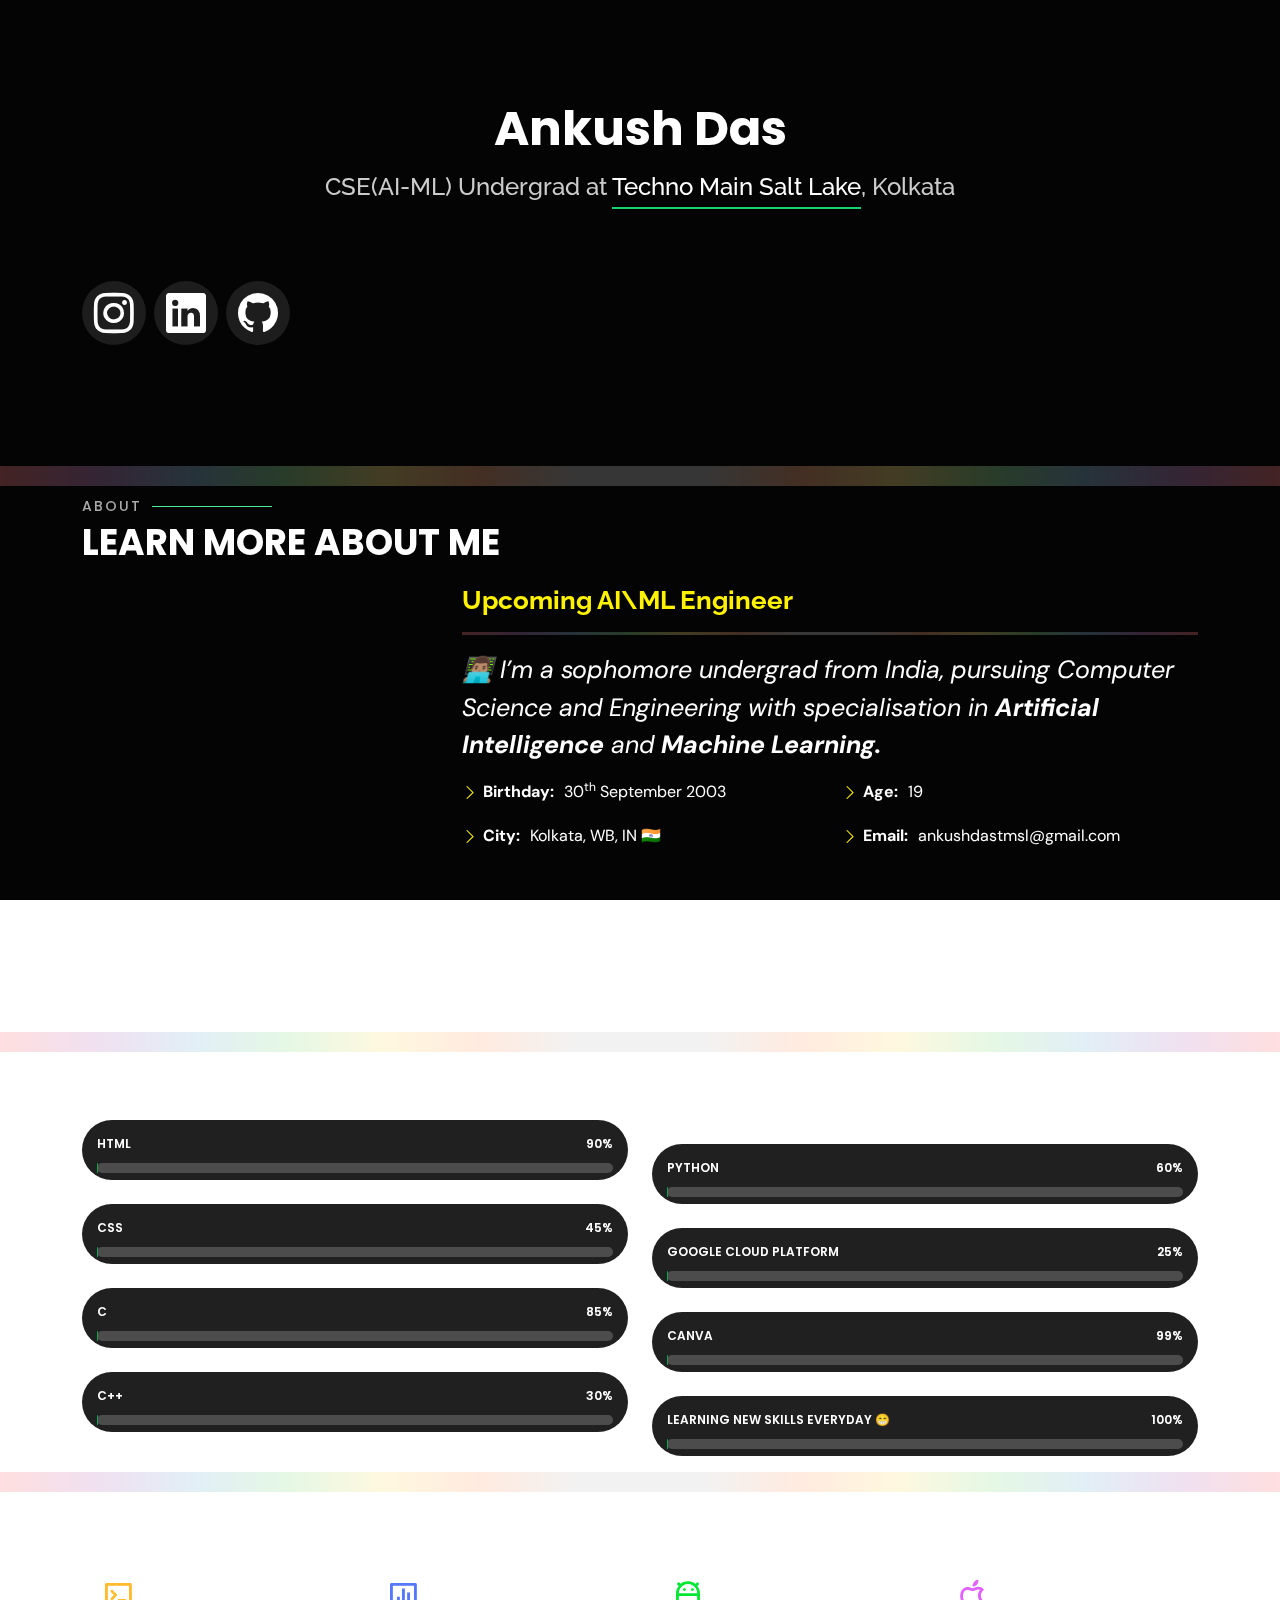
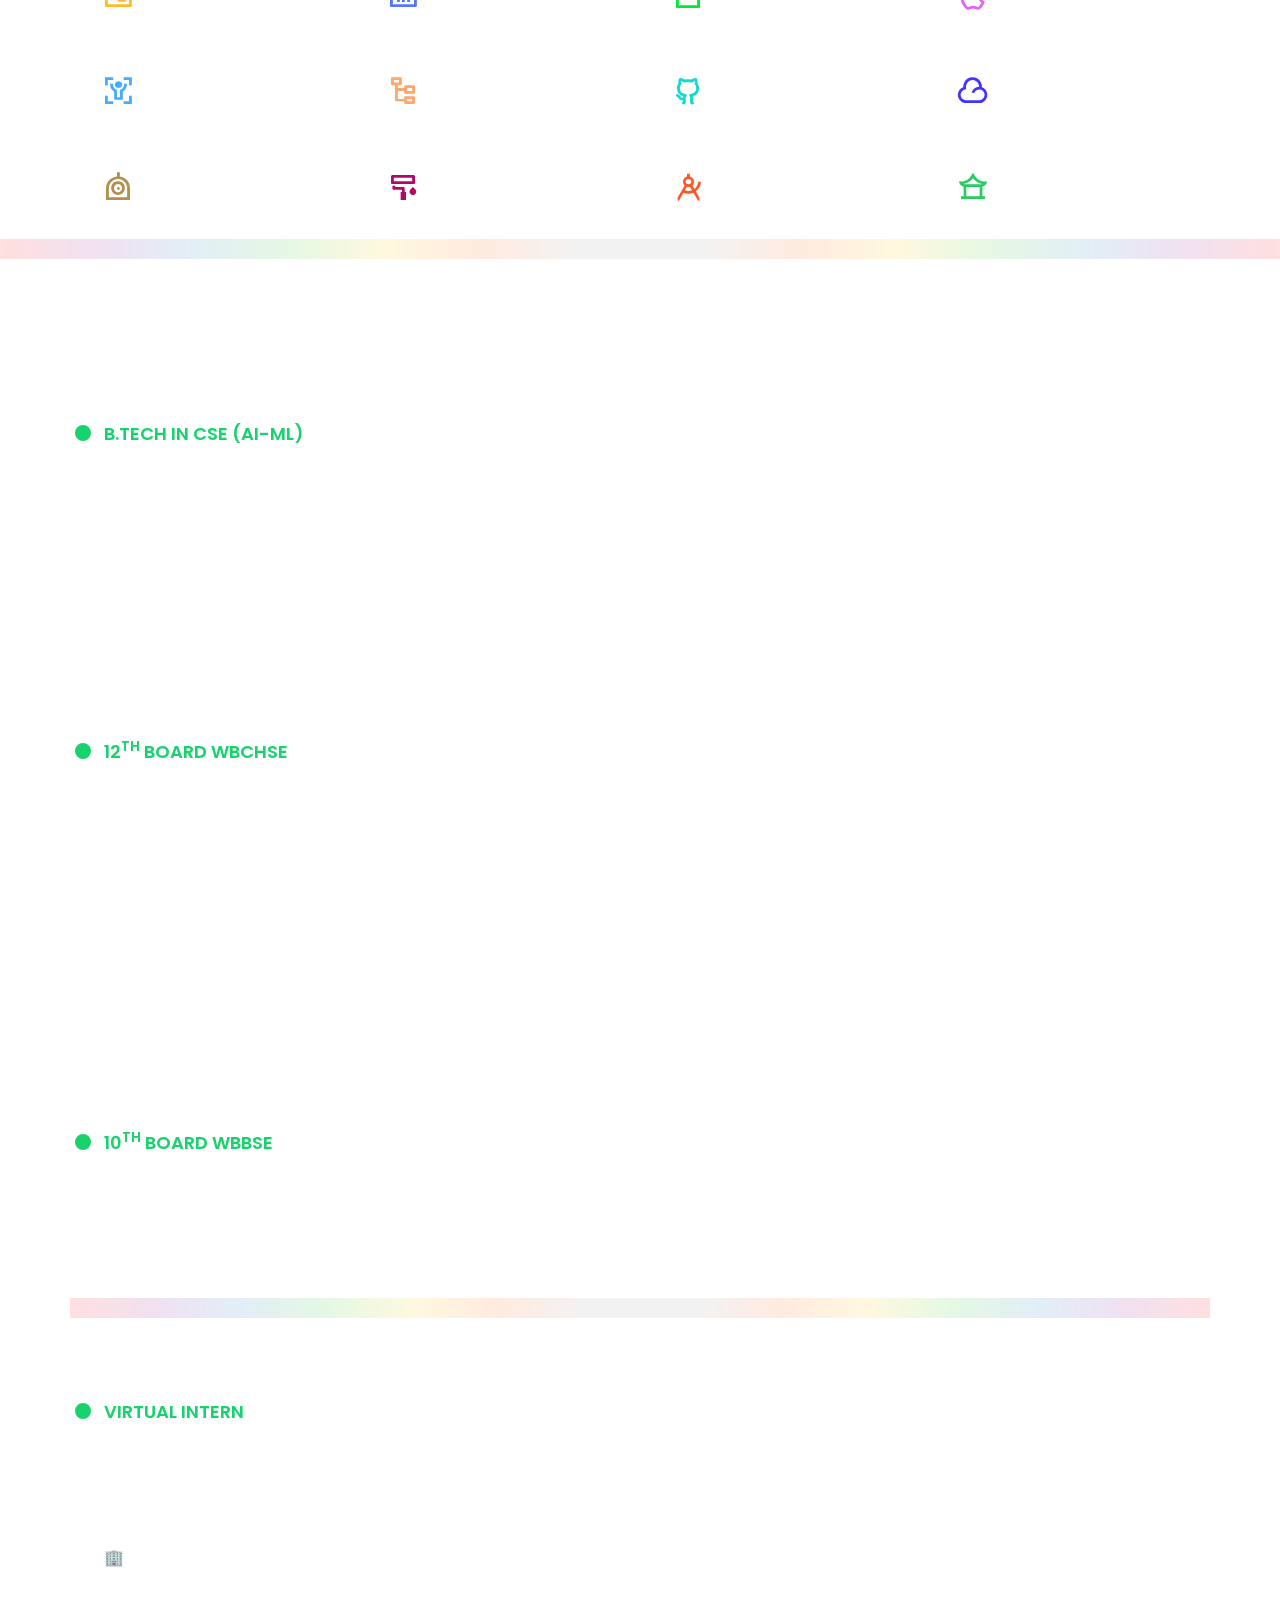
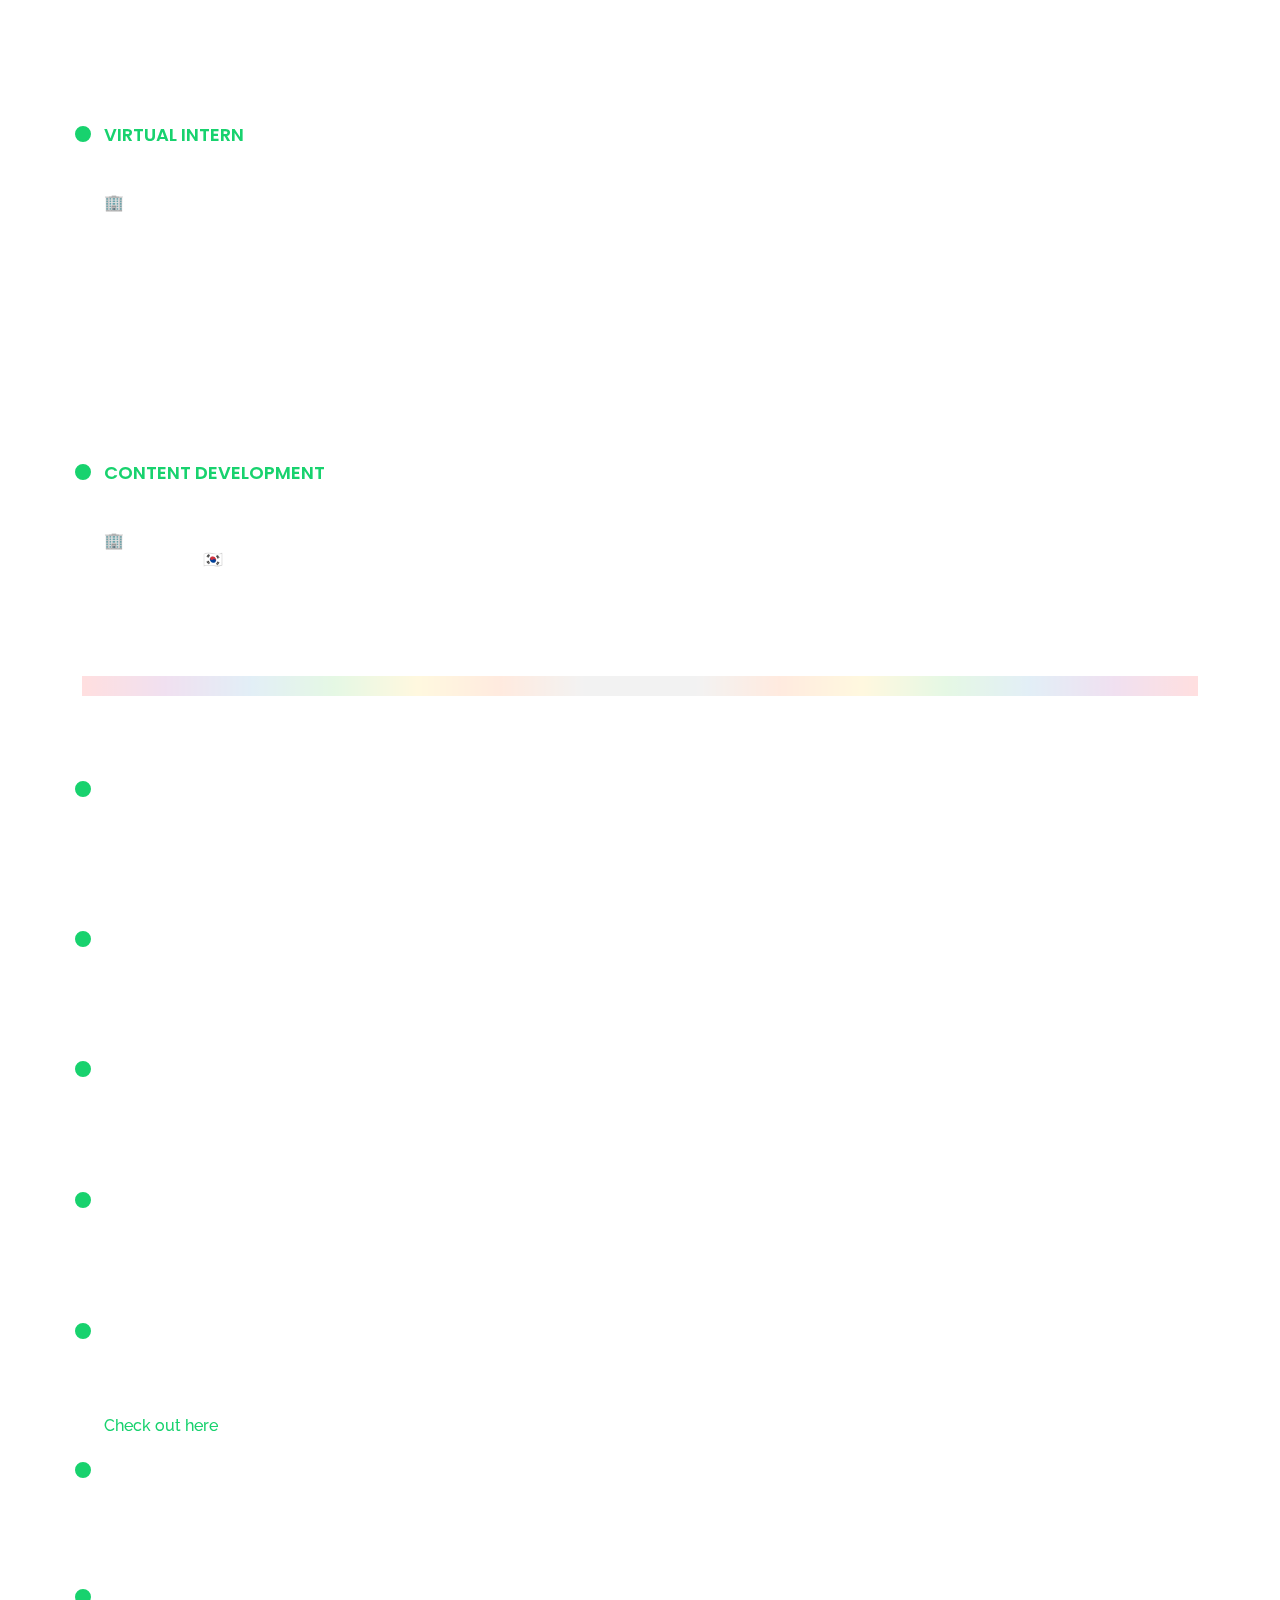
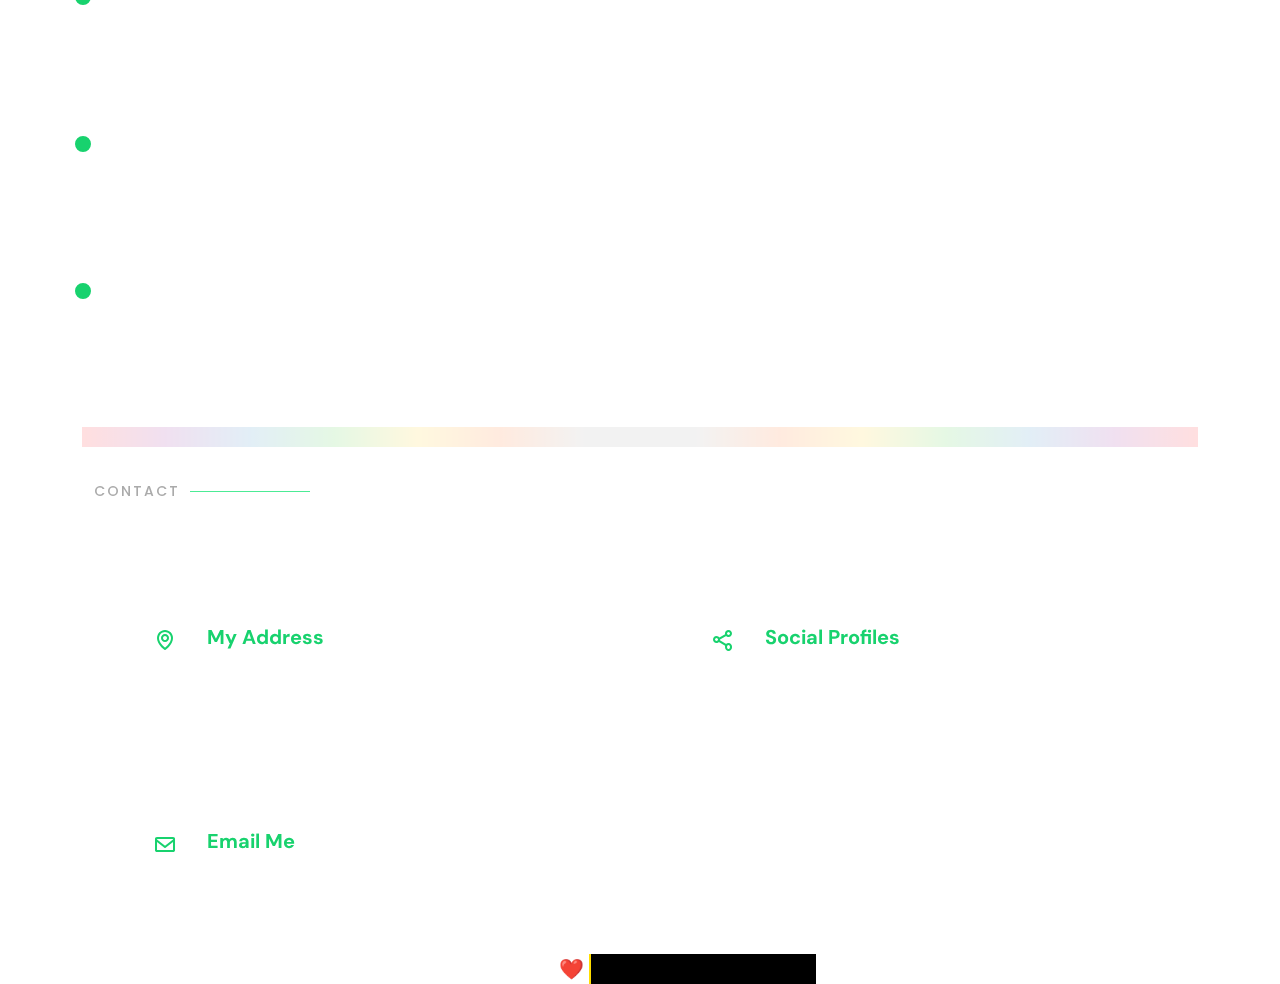
==== index.html @ 186e3f7b "Update index.html" ====
<!DOCTYPE html>
<html lang="en">

<head>
  <meta charset="utf-8">
  

  <title>Portfolio</title>
  <meta content="" name="description">
  <meta content="" name="keywords">

  <!-- Google Fonts -->
  <link href="https://fonts.googleapis.com/css?family=Open+Sans:300,300i,400,400i,600,600i,700,700i|Raleway:300,300i,400,400i,500,500i,600,600i,700,700i|Poppins:300,300i,400,400i,500,500i,600,600i,700,700i" rel="stylesheet">
  
  <link rel="preconnect" href="https://fonts.googleapis.com"> 
  <link rel="preconnect" href="https://fonts.gstatic.com" crossorigin> 
  <link href="https://fonts.googleapis.com/css2?family=DM+Sans:wght@400;500;700&display=swap" rel="stylesheet">

  <link rel="preconnect" href="https://fonts.googleapis.com"> 
  <link rel="preconnect" href="https://fonts.gstatic.com" crossorigin> 
  <link href="https://fonts.googleapis.com/css2?family=Inter:wght@500;600&display=swap" rel="stylesheet">

  <!-- Vendor CSS Files -->
  <link href="assets/vendor/bootstrap/css/bootstrap.min.css" rel="stylesheet">
  <link href="assets/vendor/bootstrap-icons/bootstrap-icons.css" rel="stylesheet">
  <link href="assets/vendor/boxicons/css/boxicons.min.css" rel="stylesheet">
  <link href="assets/vendor/glightbox/css/glightbox.min.css" rel="stylesheet">
  <link href="assets/vendor/remixicon/remixicon.css" rel="stylesheet">
  <link href="assets/vendor/swiper/swiper-bundle.min.css" rel="stylesheet">

  <!-- Template Main CSS File -->
  <link href="assets/css/style.css" rel="stylesheet">
</head>

<body>

  <!-- ======= Header ======= -->
  <header id="header" style="align-items: center;">
    <div class="container text-center">
     
      <h1><a href="index.html">Ankush Das</a></h1>
      <!-- Uncomment below if you prefer to use an image logo -->
      <!-- <a href="index.html" class="mr-auto"><img src="assets/img/logo.png" alt="" class="img-fluid"></a> -->
      <h2>CSE(AI-ML) Undergrad at <span>Techno Main Salt Lake</span>, Kolkata</h2>
      <div class="social-links">
        <i class="first"><a href="https://instagram.com/onkoosh" target="_blank" class="instagram"><i class="bi bi-instagram"></i></a></i>
        <i class="second"><a href="https://www.linkedin.com/in/ankush-das-1374221ab" target="_blank" class="linkedin"><i class="bi bi-linkedin"></i></a></i>
        <i class="third"><a href="https://github.com/ankushdas178" target="_blank" class="github"><i class="bi bi-github"></i></a></i>
      </div>

    </div>

  </header><!-- End Header -->
  <hr class="rainbow">
  <!-- ======= About Section ======= -->
  <id="about" class="about">

    <!-- ======= About Me ======= -->
    <div class="about-me container">

      <div class="section-title">
        <h2>About</h2>
        <p>Learn more about me</p>
      </div>

      <div class="row">
        <div class="col-lg-4" data-aos="fade-right">
          <img src="assets/img/IMG_0714.jpg" class="img-fluid" alt="">
        </div>
        <div class="col-lg-8 pt-4 pt-lg-0 content" data-aos="fade-left">
          <h2 >Upcoming AI\ML Engineer</h2>
          <hr class="rainbow2">
  
          <p class="fst-italic" style="font-size:25px">
            👨🏽‍💻 I’m a sophomore undergrad from India, pursuing Computer Science and Engineering with specialisation in <b>Artificial Intelligence</b> and <b>Machine Learning.</b>
            
          </p>
          <div class="row">
            <div class="col-lg-6">
              <ul>
                <li><i class="bi bi-chevron-right"></i> <strong>Birthday:</strong> <span>30<sup>th</sup> September 2003</span></li>
                
                <li><i class="bi bi-chevron-right"></i> <strong>City:</strong> <span>Kolkata, WB, IN 🇮🇳</span></li>
              </ul>
            </div>
            <div class="col-lg-6">
              <ul>
                <li><i class="bi bi-chevron-right"></i> <strong>Age:</strong> <span>19</span></li>
                
                <li><i class="bi bi-chevron-right"></i> <strong>Email:</strong> <span>ankushdastmsl@gmail.com</span></li>
              </ul>
            </div>
          </div>
          <p>
            
            <br>
            <h3>My portfolio is a representation of all that I've accomplished, learned and further learning as a Computer Science and Engineering student. </h3>
          </p>
        </div>
      </div>

    </div><!-- End About Me -->
    <hr class="rainbow">
    <!-- ======= Skills  ======= -->
    <div class="skills container">
        
      <div class="title">
        <h2><i class="ri-crop-2-line"></i> Skills</h2>
      </div>

      <div class="row skills-content">

        <div class="col-lg-6">

          <div class="progress">
            <span class="skill">HTML <i class="val">90%</i></span>
            <div class="progress-bar-wrap">
              <div class="progress-bar" role="progressbar" aria-valuenow="90" aria-valuemin="0" aria-valuemax="100"></div>
            </div>
          </div>
<br>
          <div class="progress">
            <span class="skill">CSS <i class="val">45%</i></span>
            <div class="progress-bar-wrap">
              <div class="progress-bar" role="progressbar" aria-valuenow="45" aria-valuemin="0" aria-valuemax="100"></div>
            </div>
          </div>
<br>
          <div class="progress">
            <span class="skill">C <i class="val">85%</i></span>
            <div class="progress-bar-wrap">
              <div class="progress-bar" role="progressbar" aria-valuenow="85" aria-valuemin="0" aria-valuemax="100"></div>
            </div>
          </div>
        
<br>
        <div class="progress">
            <span class="skill">C++<i class="val">30%</i></span>
            <div class="progress-bar-wrap">
              <div class="progress-bar" role="progressbar" aria-valuenow="30" aria-valuemin="0" aria-valuemax="100"></div>
            </div>
        </div>
      </div>
<br>
        <div class="col-lg-6">
          <br>
          <div class="progress">
            <span class="skill">Python <i class="val">60%</i></span>
            <div class="progress-bar-wrap">
              <div class="progress-bar" role="progressbar" aria-valuenow="60" aria-valuemin="0" aria-valuemax="100"></div>
            </div>
          </div>
<br>
          <div class="progress">
            <span class="skill">Google Cloud Platform<i class="val">25%</i></span>
            <div class="progress-bar-wrap">
              <div class="progress-bar" role="progressbar" aria-valuenow="25" aria-valuemin="0" aria-valuemax="100"></div>
            </div>
          </div>
<br>
          <div class="progress">
            <span class="skill">Canva<i class="val">99%</i></span>
            <div class="progress-bar-wrap">
              <div class="progress-bar" role="progressbar" aria-valuenow="99" aria-valuemin="0" aria-valuemax="100"></div>
            </div>
          </div>
<br>
          <div class="progress">
            <span class="skill">Learning New Skills Everyday 😁<i class="val">100%</i></span>
            <div class="progress-bar-wrap">
              <div class="progress-bar" role="progressbar" aria-valuenow="100" aria-valuemin="0" aria-valuemax="100"></div>
            </div>
          </div>

        </div>
      </div>

    </div><!-- End Skills -->
    <hr class="rainbow">
    <!-- ======= Interests ======= -->
    <div class="interests container">

      <div class="title">
        <h2><i class="ri-user-heart-line"></i> Interests</h2>
      </div>

      <div class="row">
        <div class="col-lg-3 col-md-4">
          <div class="icon-box">
            <i class="ri-terminal-box-line" style="color: #ffbb2c;"></i>
            <h3>Coding</h3>
          </div>
        </div>
        <div class="col-lg-3 col-md-4 mt-4 mt-md-0">
          <div class="icon-box">
            <i class="ri-bar-chart-box-line" style="color: #5578ff;"></i>
            <h3>Web Development</h3>
          </div>
        </div>
        <div class="col-lg-3 col-md-4 mt-4 mt-md-0">
          <div class="icon-box">
            <i class="ri-android-line" style="color: #03e835;"></i>
            <h3>Android Development</h3>
          </div>
        </div>
        <div class="col-lg-3 col-md-4 mt-4 mt-lg-0">
          <div class="icon-box">
            <i class="ri-apple-line" style="color: #e361ff;"></i> 
            <h3>iOS Development</h3>
          </div>
        </div>
        <div class="col-lg-3 col-md-4 mt-4">
          <div class="icon-box">
            <i class="ri-body-scan-line" style="color: #47aeff;"></i>
            <h3>Artificial Intelligence</h3>
          </div>
        </div>
        <div class="col-lg-3 col-md-4 mt-4">
          <div class="icon-box">
            <i class="ri-node-tree" style="color: #ffa76e;"></i>
            <h3>Machine Learning</h3>
          </div>
        </div>
        <div class="col-lg-3 col-md-4 mt-4">
          <div class="icon-box">
            <i class="ri-github-line" style="color: #11dbcf;"></i>
            <h3>OpenSource</h3>
          </div>
        </div>
        <div class="col-lg-3 col-md-4 mt-4">
          <div class="icon-box">
            <i class="ri-cloud-line" style="color: #4233ff;"></i>
            <h3>Cloud Computing</h3>
          </div>
        </div>
        <div class="col-lg-3 col-md-4 mt-4">
          <div class="icon-box">
            <i class="ri-robot-line" style="color: #b2904f;"></i>
            <h3>Autonomous Robotics</h3>
          </div>
        </div>
        <div class="col-lg-3 col-md-4 mt-4">
          <div class="icon-box">
            <i class="ri-paint-brush-line" style="color: #b20969;"></i>
            <h3>Illustration</h3>
          </div>
        </div>
        <div class="col-lg-3 col-md-4 mt-4">
          <div class="icon-box">
            <i class="ri-compasses-2-line" style="color: #ff5828;"></i>
            <h3>Graphic Designing</h3>
          </div>
        </div>
        <div class="col-lg-3 col-md-4 mt-4">
          <div class="icon-box">
            <i class="ri-ancient-pavilion-line" style="color: #29cc61;"></i>
            <h3>Event Management</h3>
          </div>
        </div>
      </div>

    </div><!-- End Interests -->
    <hr class="rainbow">
    <!-- ======= Testimonials ======= -->





  <!-- End About Section -->

  <!-- ======= Resume Section ======= -->
  <id="resume" class="resume">
    <div class="container">

     <center> <div class="title">
        <h1>Résumé</h1>
        
      </div> </center>
<hr>
      <div class="row">
        <div class="col-lg-6">
          
          <h3 class="resume-title">Education</h3>
          <div class="resume-item">
            <h4>B.Tech in CSE (AI-ML)</h4>
            <h5>2021-2025</h5>
            <p><em><b>Techno Main Salt Lake</b>, Sector V, Kolkata</em></p>
            <p>Pursuing Bachelor of Technology (B.Tech) Degree from TMSL in Computer Science and Engineering (with specialisation in Artificial Intelligence and Machine Learning).</p>
            <p><em>University:</em> Maulana Abul Kalam Azad University of Technology, West Bengal</p>
            <p><b>YGPA 1st Year : 9.32</b></p>
          </div>
          <div class="resume-item">
            <h4>12<sup>th</sup> Board WBCHSE </h4>
            <h5>2021</h5>
            <p><em>Govt. Sponsored Multipurpose School (Boys'), Taki House, Kolkata</em></p>
           <hr> 
            <p>
              <b>Subjects:</b>
              <ul>
              <li>Physics</li>
              <li>Chemistry</li>
              <li>Mathematics</li>
              <li>Computer Science</li>
            </ul>
          </p>
          <hr>
            <p>I passed my Higher Secondary Schooling with 86.8% aggregate.</p>
          </div>
          <div class="resume-item">
            <h4>10<sup>th</sup> Board WBBSE </h4>
            <h5>2019</h5>
            <p><em>Dr. Shyamaprasad Mukherjee Institution, Kolkata (East)</em></p>
            <hr>
            <p>I passed my Senior Secondary Schooling with 89% aggregate.</p>
          </div>
        </div>
        <hr class="rainbow">
        <div class="col-lg-6">
          <h3 class="resume-title">Professional Experience</h3>
          <div class="resume-item">
            <h4>Virtual intern</h4>
              <h5>2022</h5>
                <p><h1><i class="ri-visa-fill"> </i></h1>
                  <h6><b>🏢 Visa</b></h6>
                </p>
                <p><em>Token Service Technology</em>
                  <ul>
                      <li>Card Authentication</li>
                      <li>Select Visa API for Use Cases</li>
                  </ul>
                </p>
          </div>
          <div class="resume-item">
            <h4>Virtual intern</h4>
              <h5>2022</h5>
                <h6><b>🏢 Cognizant</b></h6>
                <p><em>Agile methodology Virtual Experience Program</em>
                  <ul>
                      <li>Waterfall vs Agile</li>
                      <li>User Stories</li>
                      <li>Role Assignments and Ceremonies Agile Tools and Concepts</li>
                      <li>Agile Curve Balls</li>
                      <li>Agile Methodology Review and Additional Resources</li>
                    
                  </ul>
                </p>
          </div>
  
          <div class="resume-item">
            <h4>Content Development</h4>
            <h5>2020 - Present</h5>
              <h6>🏢 Sticker.ly ( Snow Corporation, subsidiary of <b>NAVER Corporation South Korea 🇰🇷</b>)</h6>
            <p>
            <ul>
              <li>Generating new ideas, developing content and giving feedback on UI/UX.
            </ul>
            </p>
          </div>
        </div>
      </div>
      <hr class="rainbow">
    <div class="row">
      <div class="col-lg-6">

        <h3 class="resume-title">Achievements</h3>
        

        <div class="resume-item">
          <h6><b>Certificate Of Completion</b>
          <p>Awarded for completing the Android Basics with Compose in Compose Camp 2022, by Google Developer Student Club, Techno Main Salt Lake.</p></h6> <h5>2022</h5>
        </div>
        
        <div class="resume-item">

          <b><h6>2<sup>nd</sup> Runner-Up</b>
            <p>Compose Camp 2022, Application Development <b>Hackathon</b> organised by Google Developer Student Club, Techno Main Salt Lake</h6></p><h5>2022</h5> 
        </div>
      

        <div class="resume-item">
          <b><h6>Grade O (Outstanding)</b> 
            <p>Award of Project Completion for making an Auto-Bot in a 2-Days' Workshop</p></h6><h5>2022</h5>
        </div>

        <div class="resume-item">
          <b><h6>#GoogleCloudReady</b>
            <p>Completed Ultimate milestone at Google Cloud Ready Facilitator Program and received schwags.</p>
          </h6> <h5>2022</h5>
        </div>

        <div class="resume-item">
          <b><h6>Google Cloud Certifications</b>
            <p>Received 50+ Certifications from Google Cloud.</p>
          </h6> <h5>2022</h5>
          <h6><a href="https://www.cloudskillsboost.google/public_profiles/36e3f134-48b2-473f-bf49-dcbdd4d0a5a7" target="_blank" rel="noopener noreferrer">Check out here</a></h6>
        </div>

        <div class="resume-item">
          <b><h6>WBJEE Rank: 8847</b>
             <p>Passed WBJEE with a rank of 8847<h5>2021</h5></p>
        </div>

        <div class="resume-item">
          <b><h6>1<sup>st</sup> Position</b>
             <p>Quiz Competition organised by Department of Information & Cultural Affairs, Govt. of West Bengal <h5>2018</h5></p>
        </div>

        <div class="resume-item">
         <b><h6>1<sup>st</sup> Position</b> 
          <p>District-level Youth Parliament Quiz, organised by Department of Parliamentary Affairs, Govt. of West Bengal </h6> <h5>2017</h5></p>
        </div>
        
        <div class="resume-item">
          <b><h6>1<sup>st</sup> Position</b> 
           <p>16th All Bengal SPELLINC Competition, organised by Linc Pens and Uni-Ball</h6> <h5>2014</h5></p>
         </div>

       
        
        
          

    </div>
  </div>
<hr class="rainbow">
  <!-- End Resume Section -->

  
  
  <!-- ======= Contact Section ======= -->
  <id="contact" class="contact">
    <div class="container">
<br>
      <div class="section-title">
        <h2>Contact</h2>
        <p>Contact Me</p>
      </div>

      <div class="row mt-2">

        <div class="col-md-6 d-flex align-items-stretch">
          <div class="info-box">
            <i class="bx bx-map"></i>
            <h3><a href="https://goo.gl/maps/hF4PjinVjc8YANzZ6">My Address</a></h3>
            <p>Kolkata, West Bengal, India</p>
            <br>
          </div>
        </div>

        <div class="col-md-6 mt-4 mt-md-0 d-flex align-items-stretch">
          <div class="info-box">
            <i class="bx bx-share-alt"></i>
            <h3><a href="index.html">Social Profiles</a></h3>
            <div class="social-links">
        <a href="https://instagram.com/onkoosh" target="_blank" class="instagram"><i class="bi bi-instagram"></i></a>
        <a href="https://www.linkedin.com/in/ankush-das-1374221ab" target="_blank" class="linkedin"><i class="bi bi-linkedin"></i></a>
        <a href="https://github.com/ankushdas178" target="_blank" class="github"><i class="bi bi-github"></i></a>
            </div>
          </div>
        </div>

        <div class="col-md-6 mt-4 d-flex align-items-stretch">
          <div class="info-box">
            <i class="bx bx-envelope"></i>
            <h3><a href="mailto:ankushdastmsl@gmail.com">Email Me</a></h3>
            <p>ankushdastmsl@gmail.com</p>
          </div>
        </div>
        

      
    </div>
  <br>
  <!-- End Contact Section -->
 
  <div class="text-box">
    <div class="fixed-text">Made with ❤️</div>
    <div class="animate-text">
      <div>
        <span>by Ankush Das.</span>
        <span>from Kolkata, India.</span>
        <span>by an upcoming Engineer.</span>
      </div>	
    </div>
  </div>
 

  <!-- Vendor JS Files -->
  <script src="assets/vendor/purecounter/purecounter.js"></script>
  <script src="assets/vendor/bootstrap/js/bootstrap.bundle.min.js"></script>
  <script src="assets/vendor/glightbox/js/glightbox.min.js"></script>
  <script src="assets/vendor/isotope-layout/isotope.pkgd.min.js"></script>
  <script src="assets/vendor/swiper/swiper-bundle.min.js"></script>
  <script src="assets/vendor/waypoints/noframework.waypoints.js"></script>
  <script src="assets/vendor/php-email-form/validate.js"></script>

  <!-- Template Main JS File -->
  <script src="assets/js/main.js"></script>

</body>

</html>
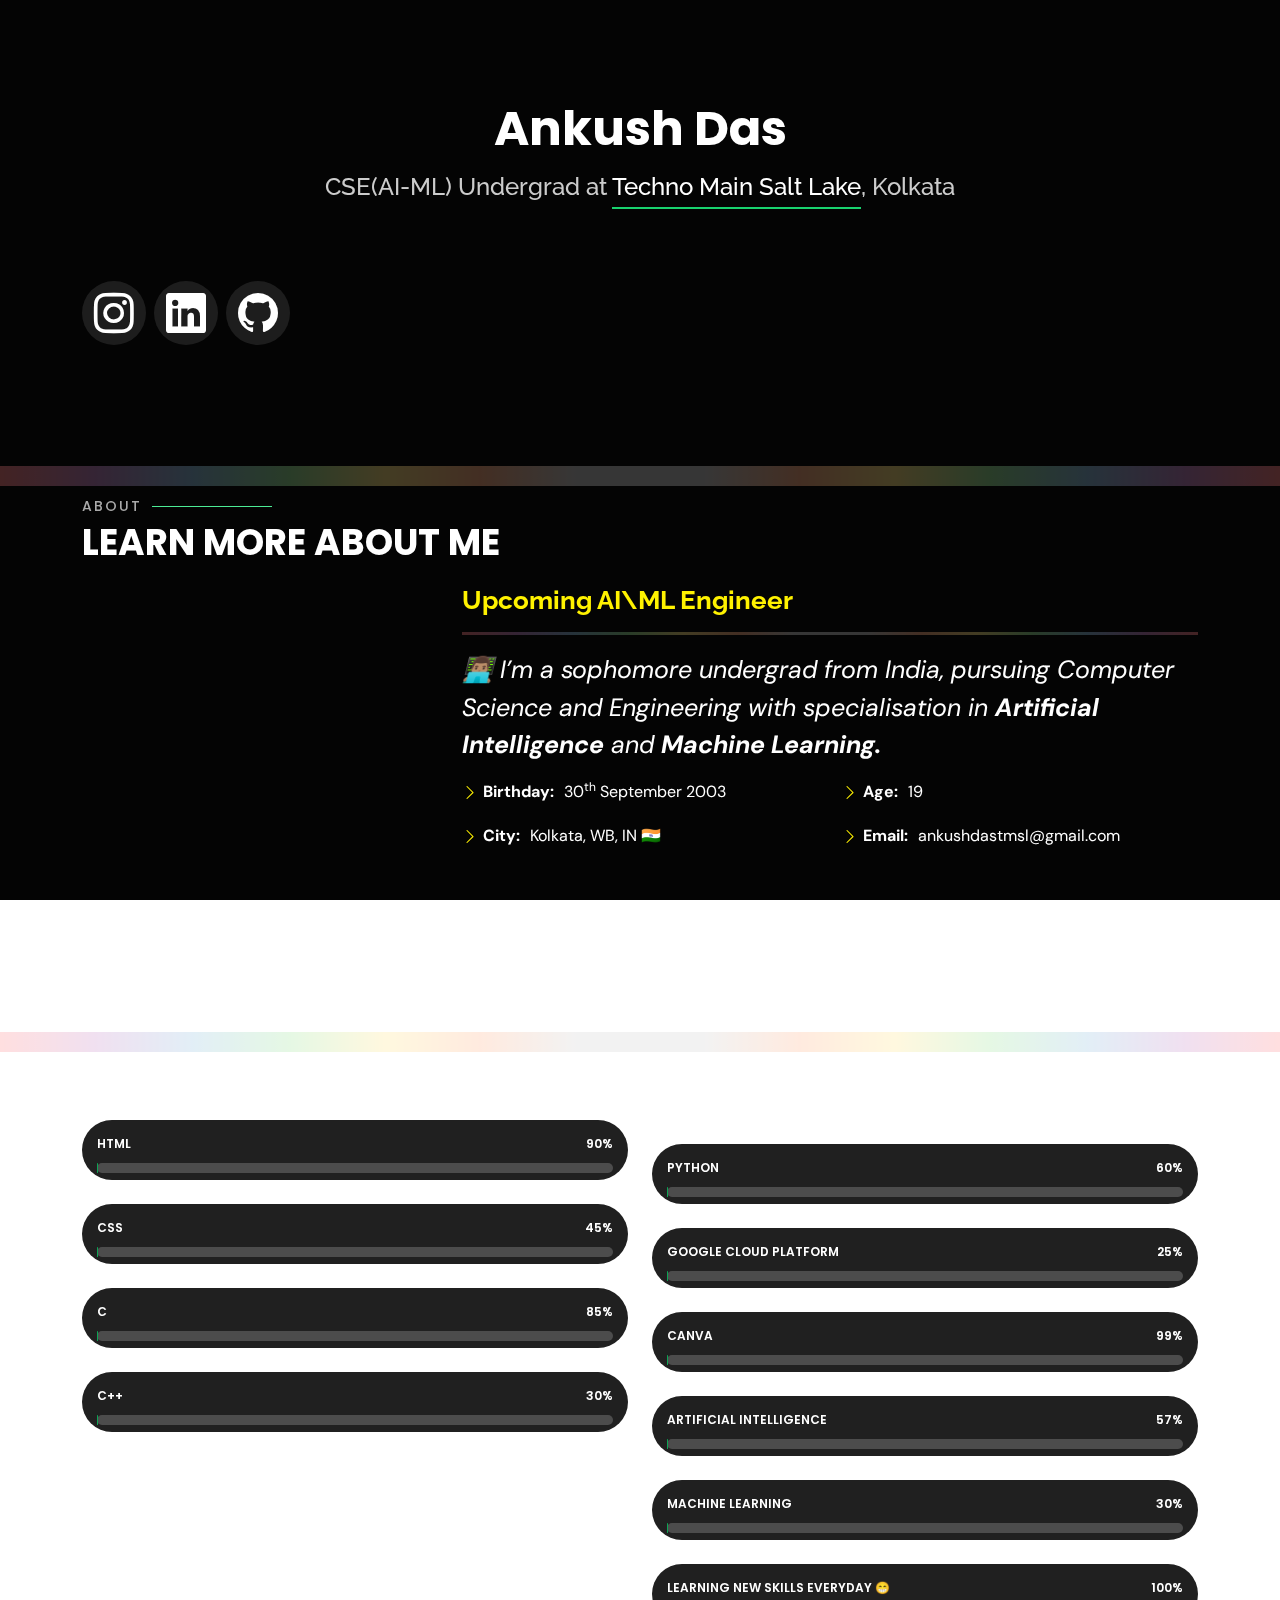
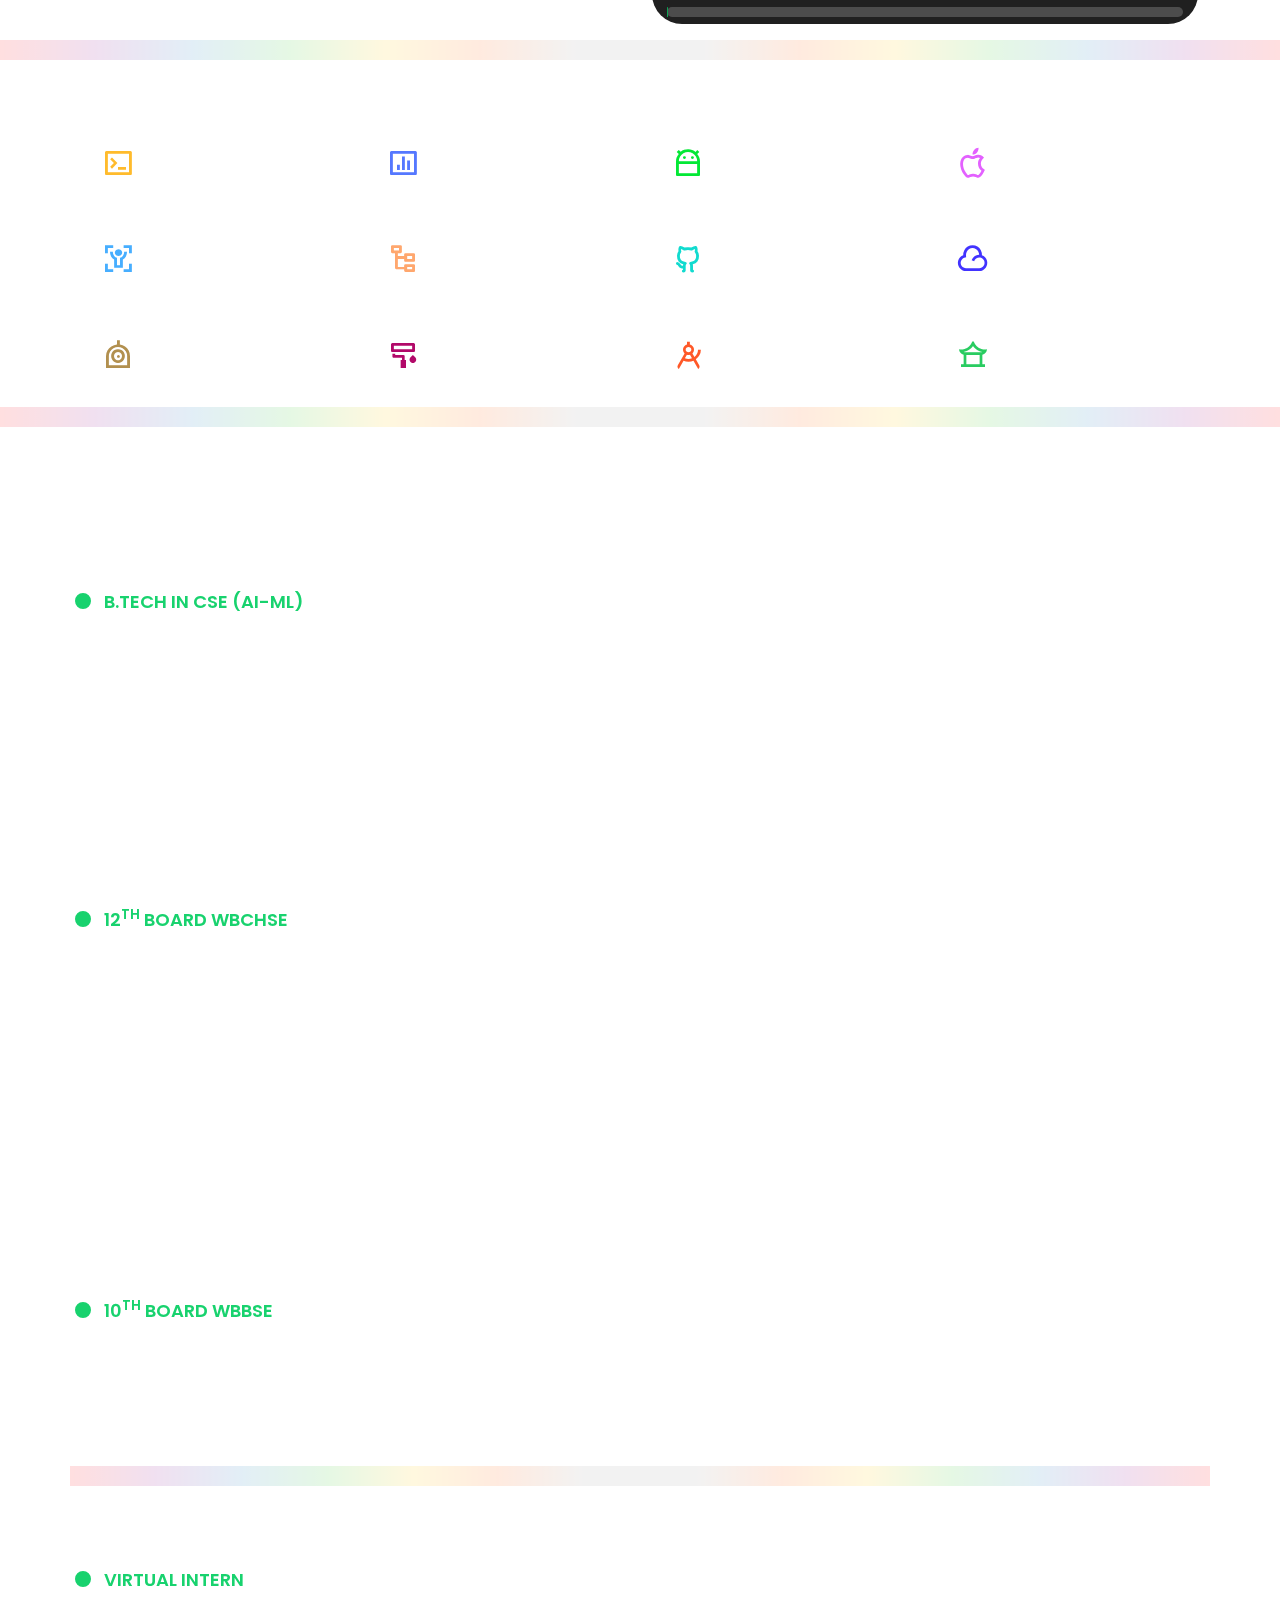
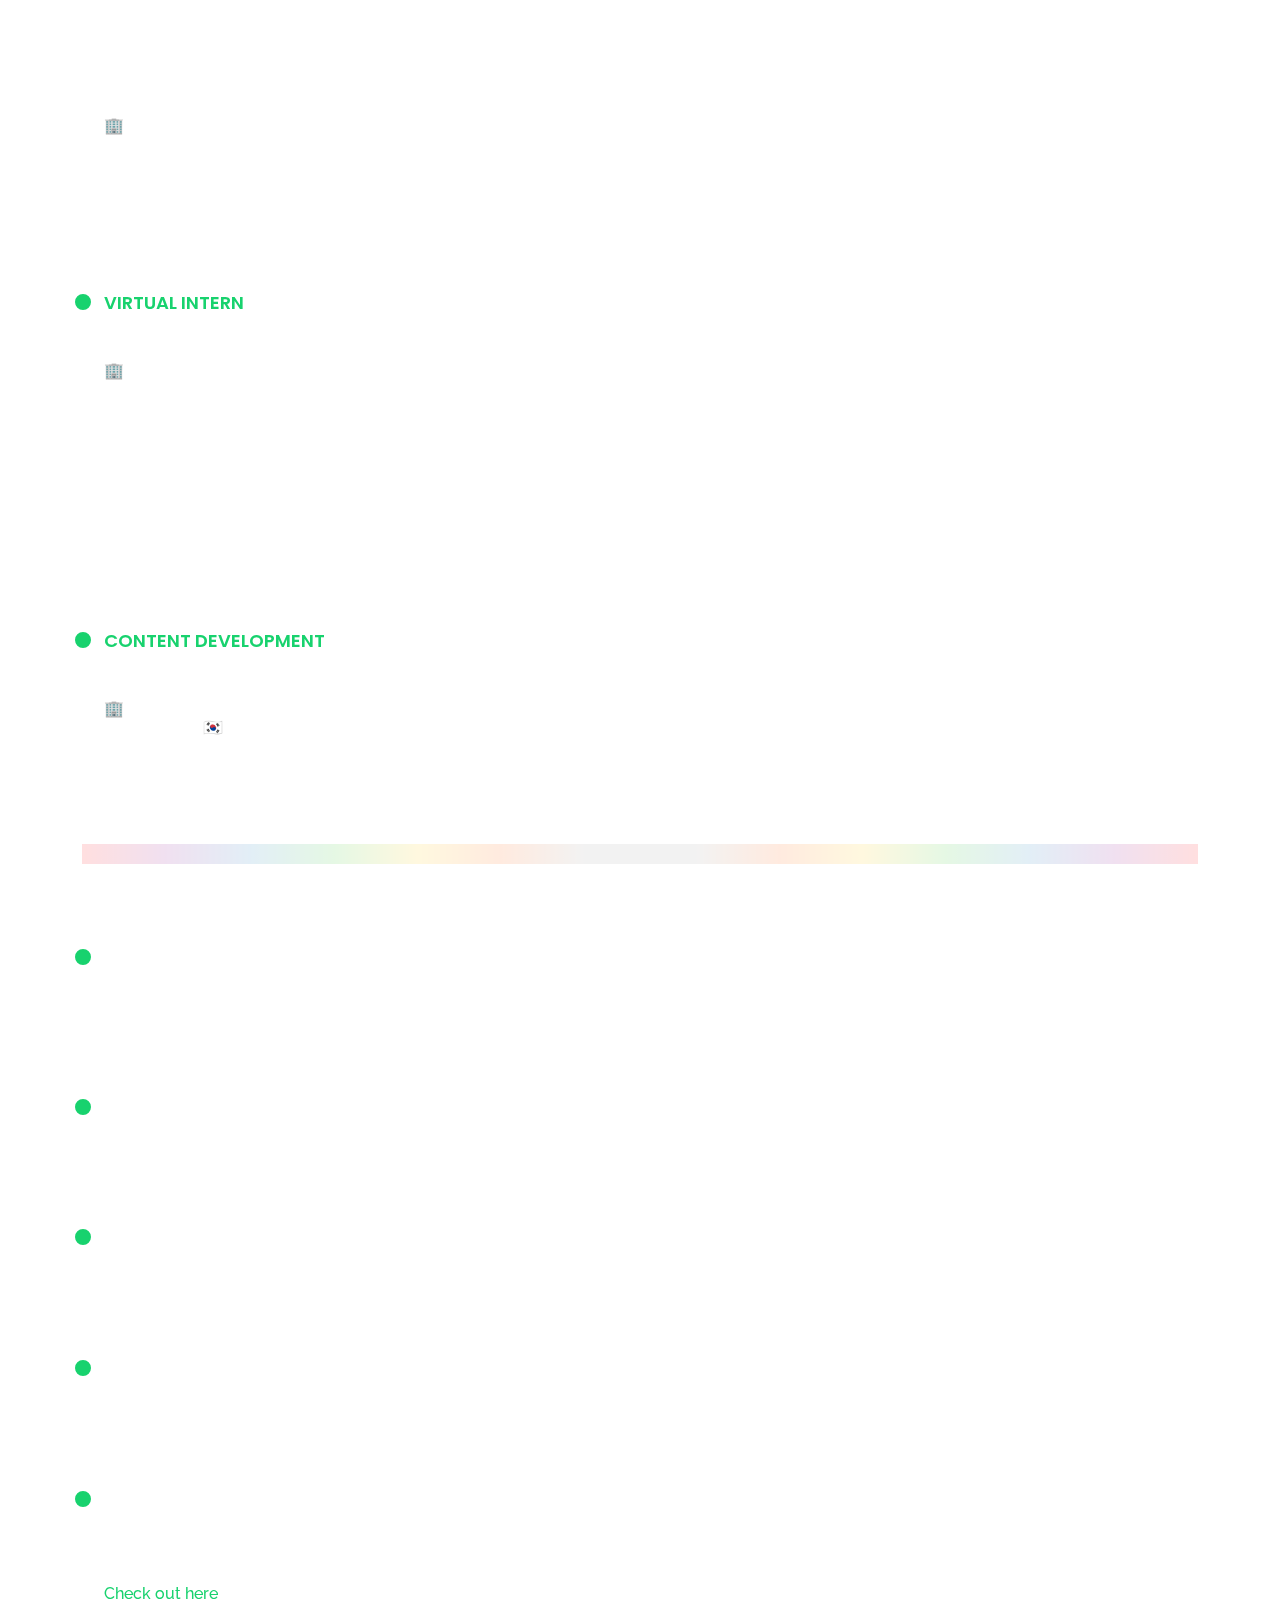
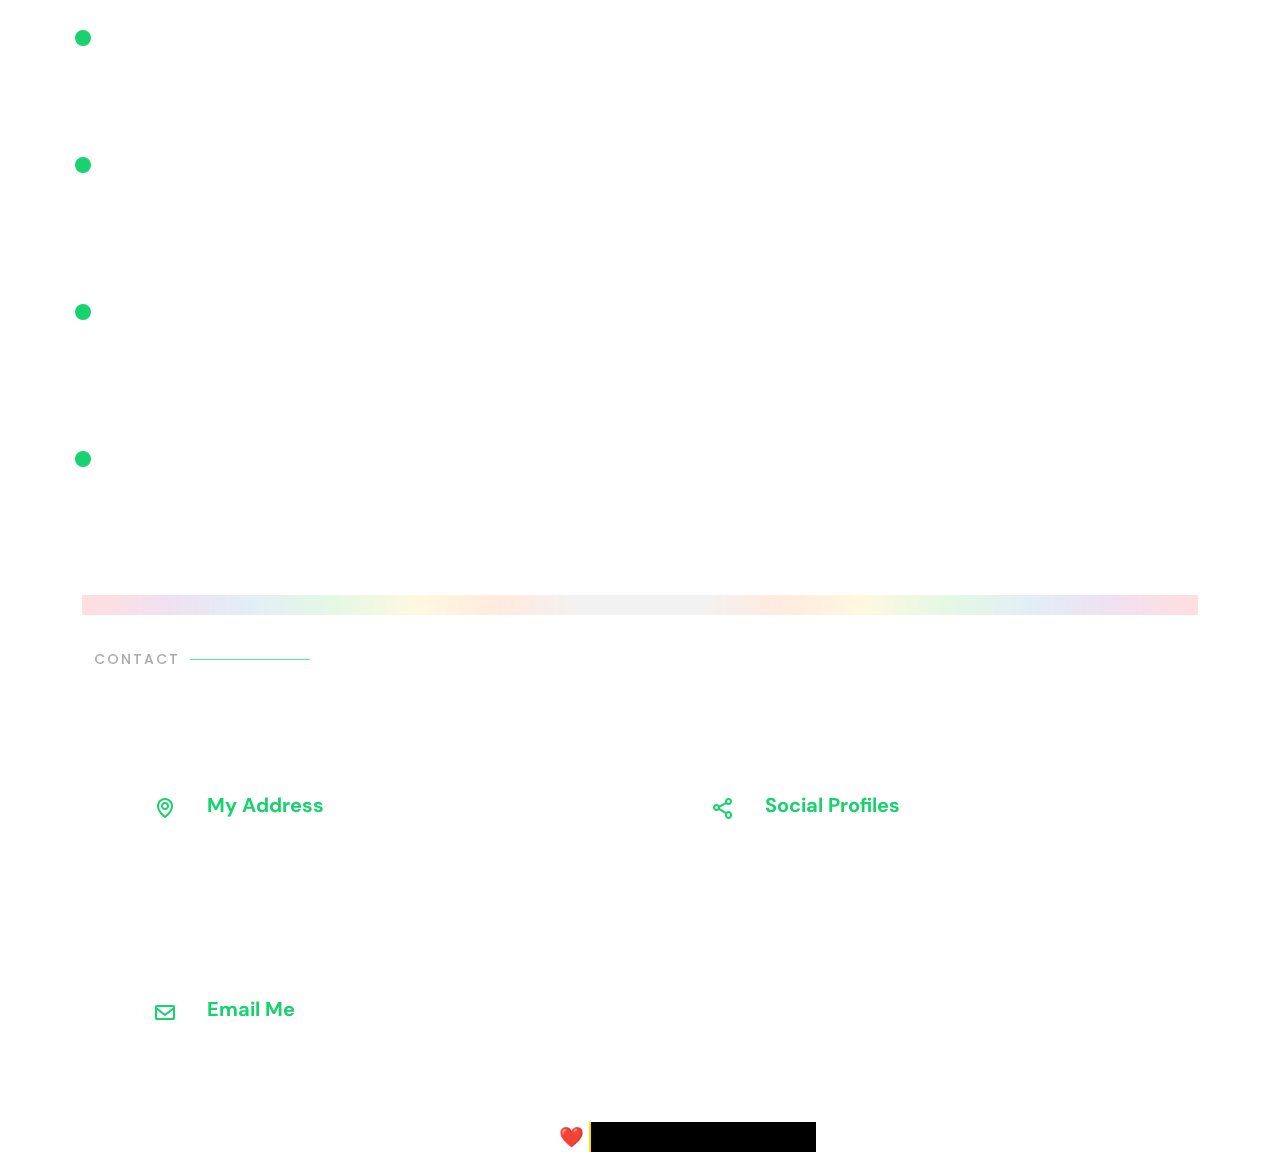
==== commit cf5dfa6b: "Update index.html" ====
--- a/index.html
+++ b/index.html
@@ -162,6 +162,20 @@
             <span class="skill">Canva<i class="val">99%</i></span>
             <div class="progress-bar-wrap">
               <div class="progress-bar" role="progressbar" aria-valuenow="99" aria-valuemin="0" aria-valuemax="100"></div>
+            </div>
+          </div>
+<br>
+          <div class="progress">
+            <span class="skill">Artificial Intelligence<i class="val">57%</i></span>
+            <div class="progress-bar-wrap">
+              <div class="progress-bar" role="progressbar" aria-valuenow="57" aria-valuemin="0" aria-valuemax="100"></div>
+            </div>
+          </div>
+<br>
+          <div class="progress">
+            <span class="skill">Machine Learning<i class="val">30%</i></span>
+            <div class="progress-bar-wrap">
+              <div class="progress-bar" role="progressbar" aria-valuenow="30" aria-valuemin="0" aria-valuemax="100"></div>
             </div>
           </div>
 <br>
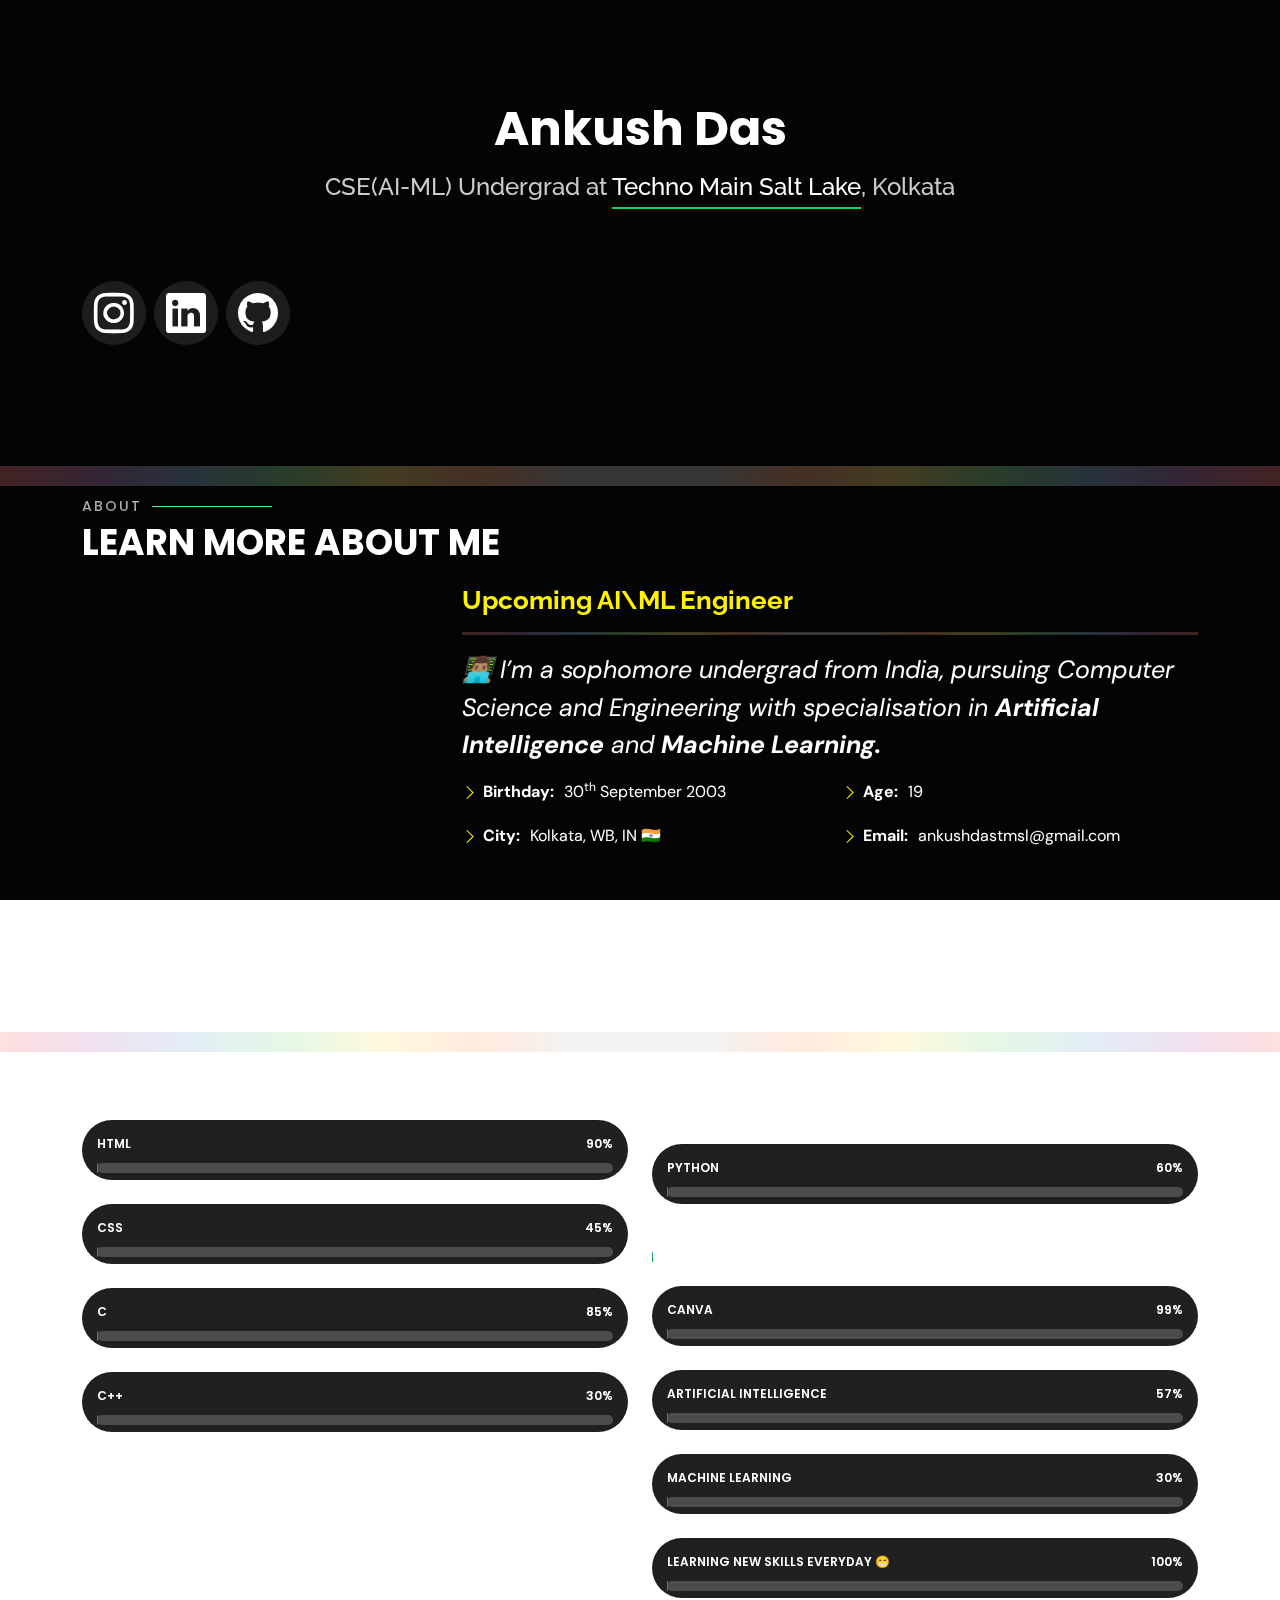
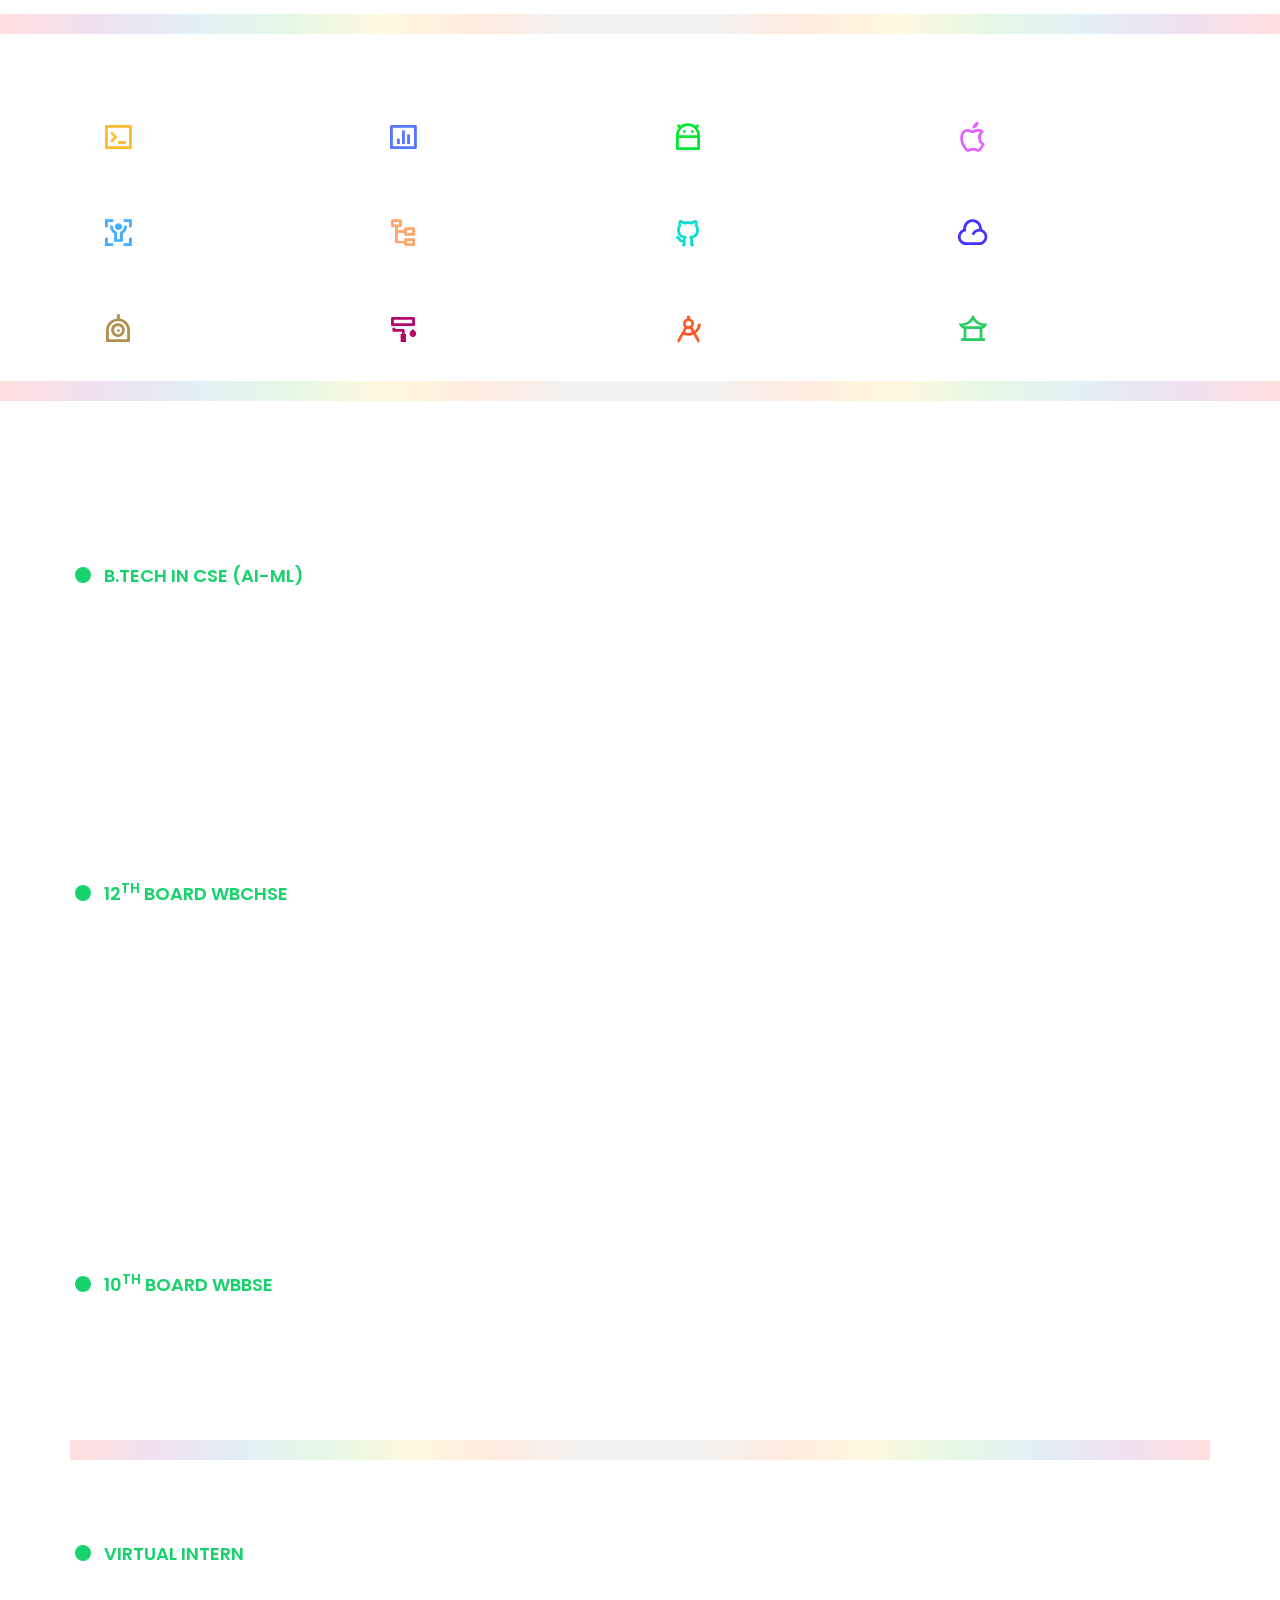
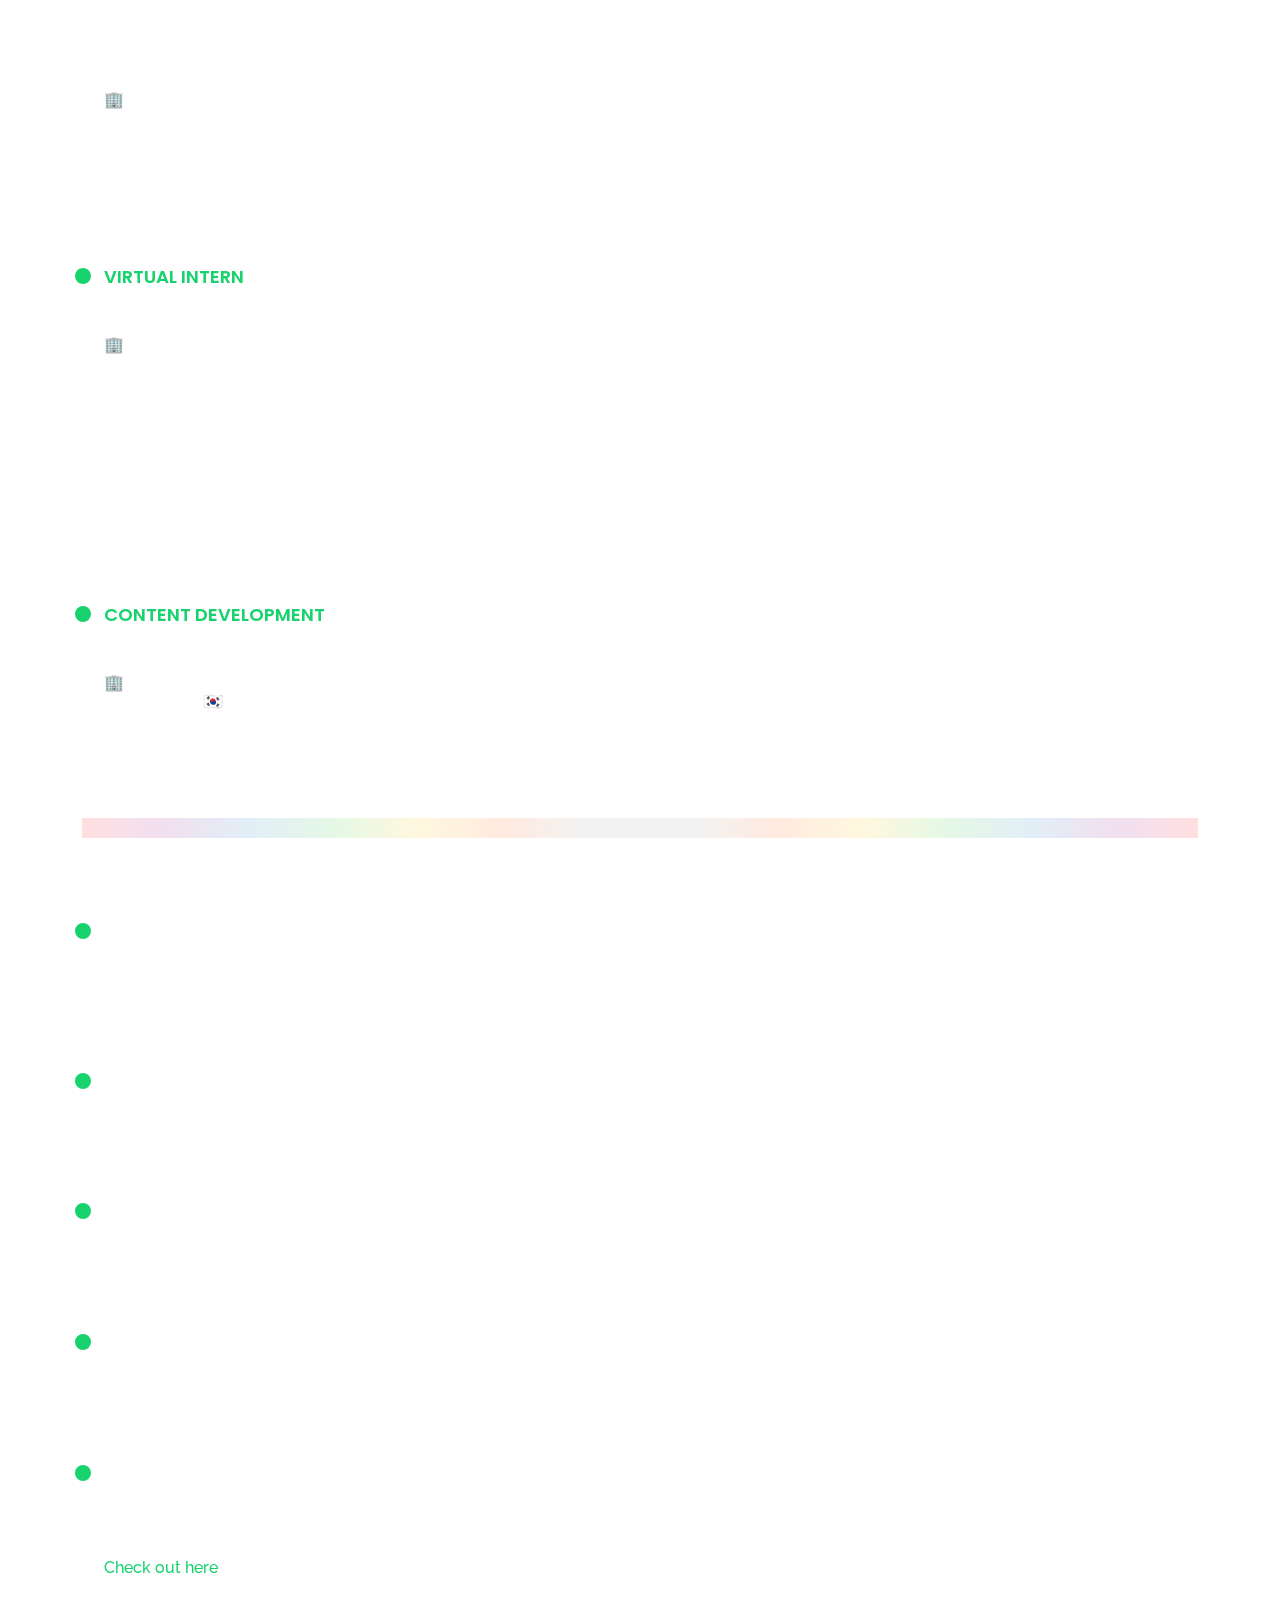
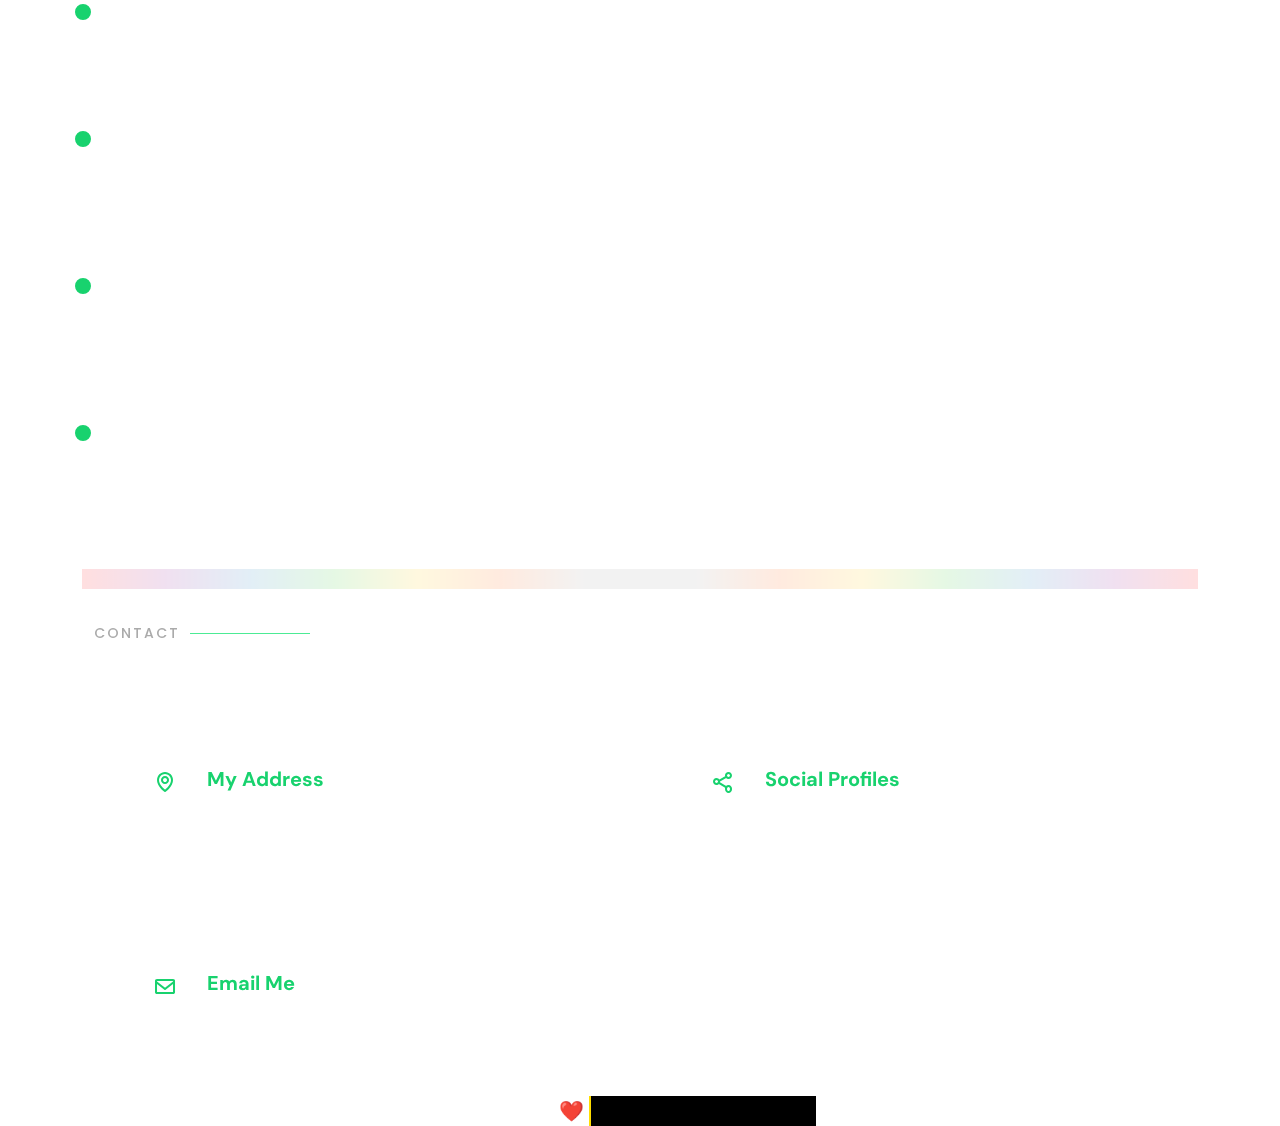
==== commit d8f48728: "Update index.html" ====
--- a/index.html
+++ b/index.html
@@ -151,7 +151,7 @@
             </div>
           </div>
 <br>
-          <div class="progress">
+          <div class="col-lg-6">
             <span class="skill">Google Cloud Platform<i class="val">25%</i></span>
             <div class="progress-bar-wrap">
               <div class="progress-bar" role="progressbar" aria-valuenow="25" aria-valuemin="0" aria-valuemax="100"></div>
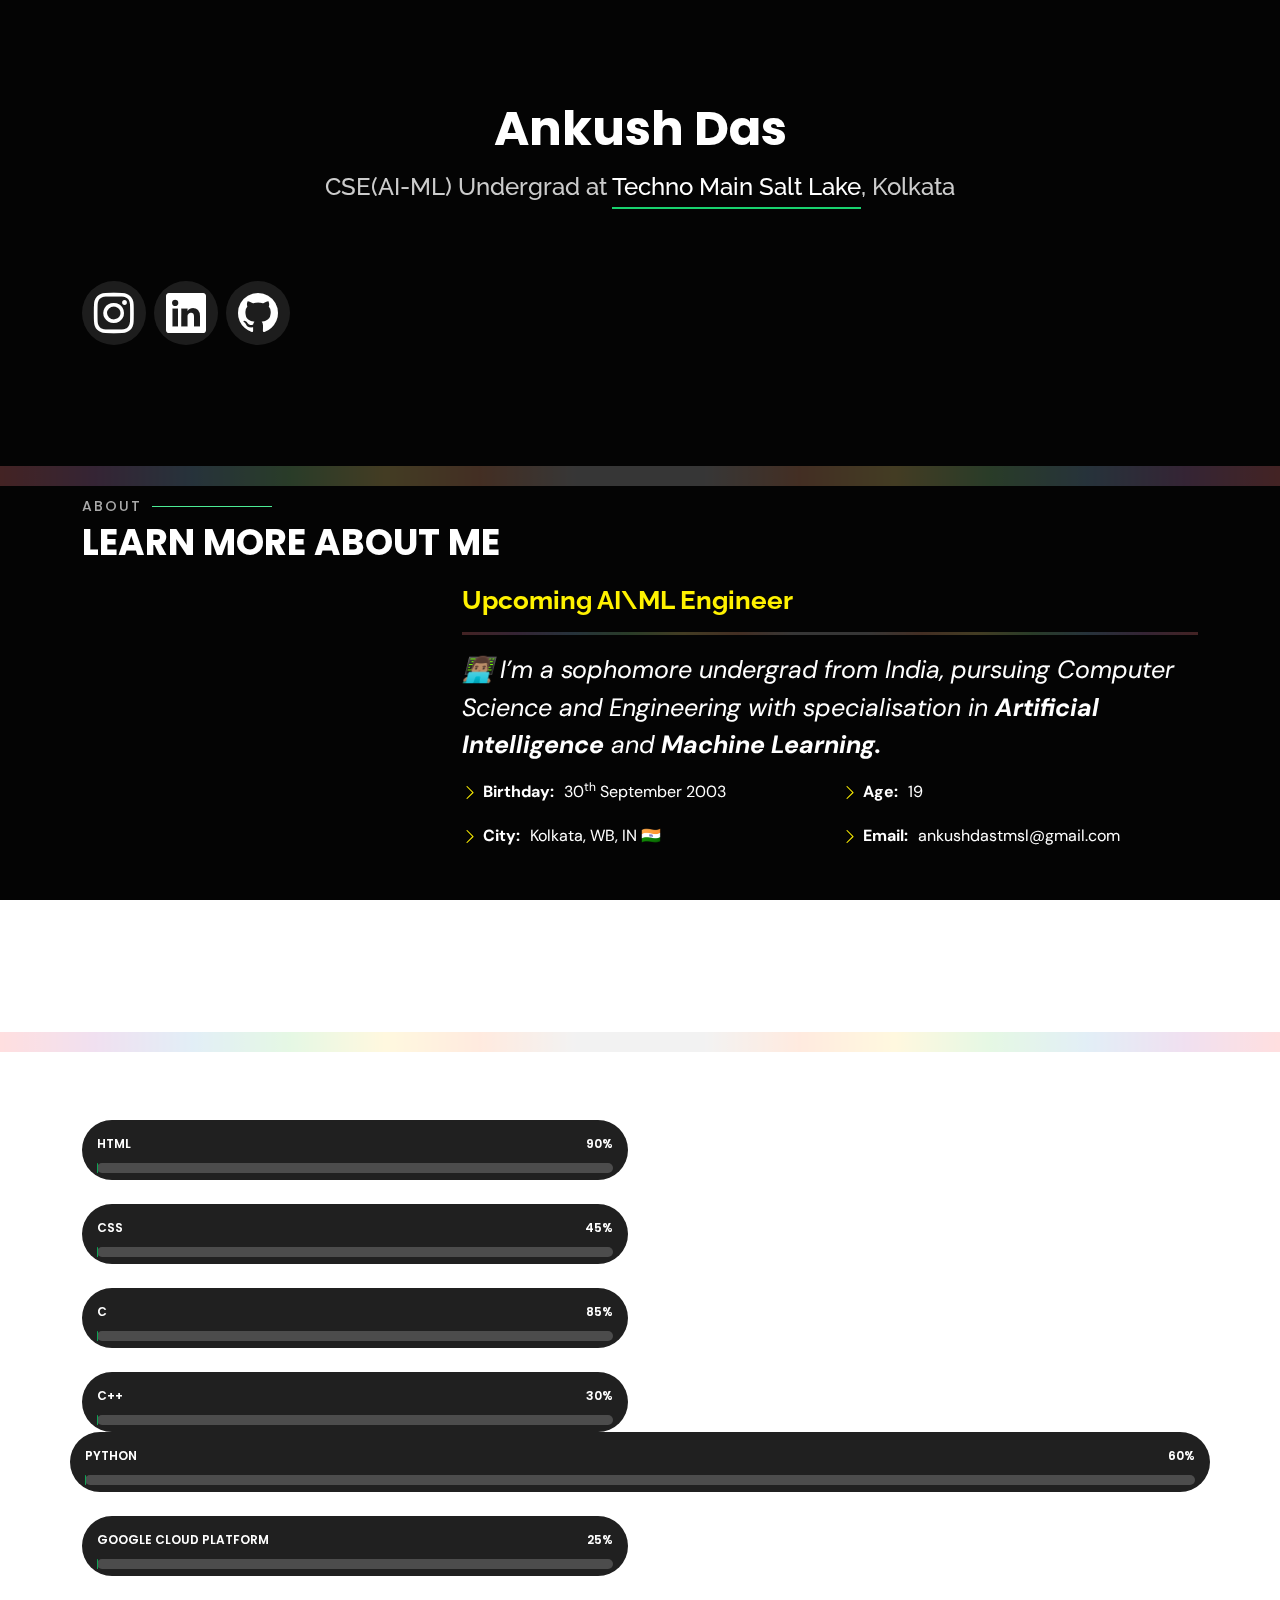
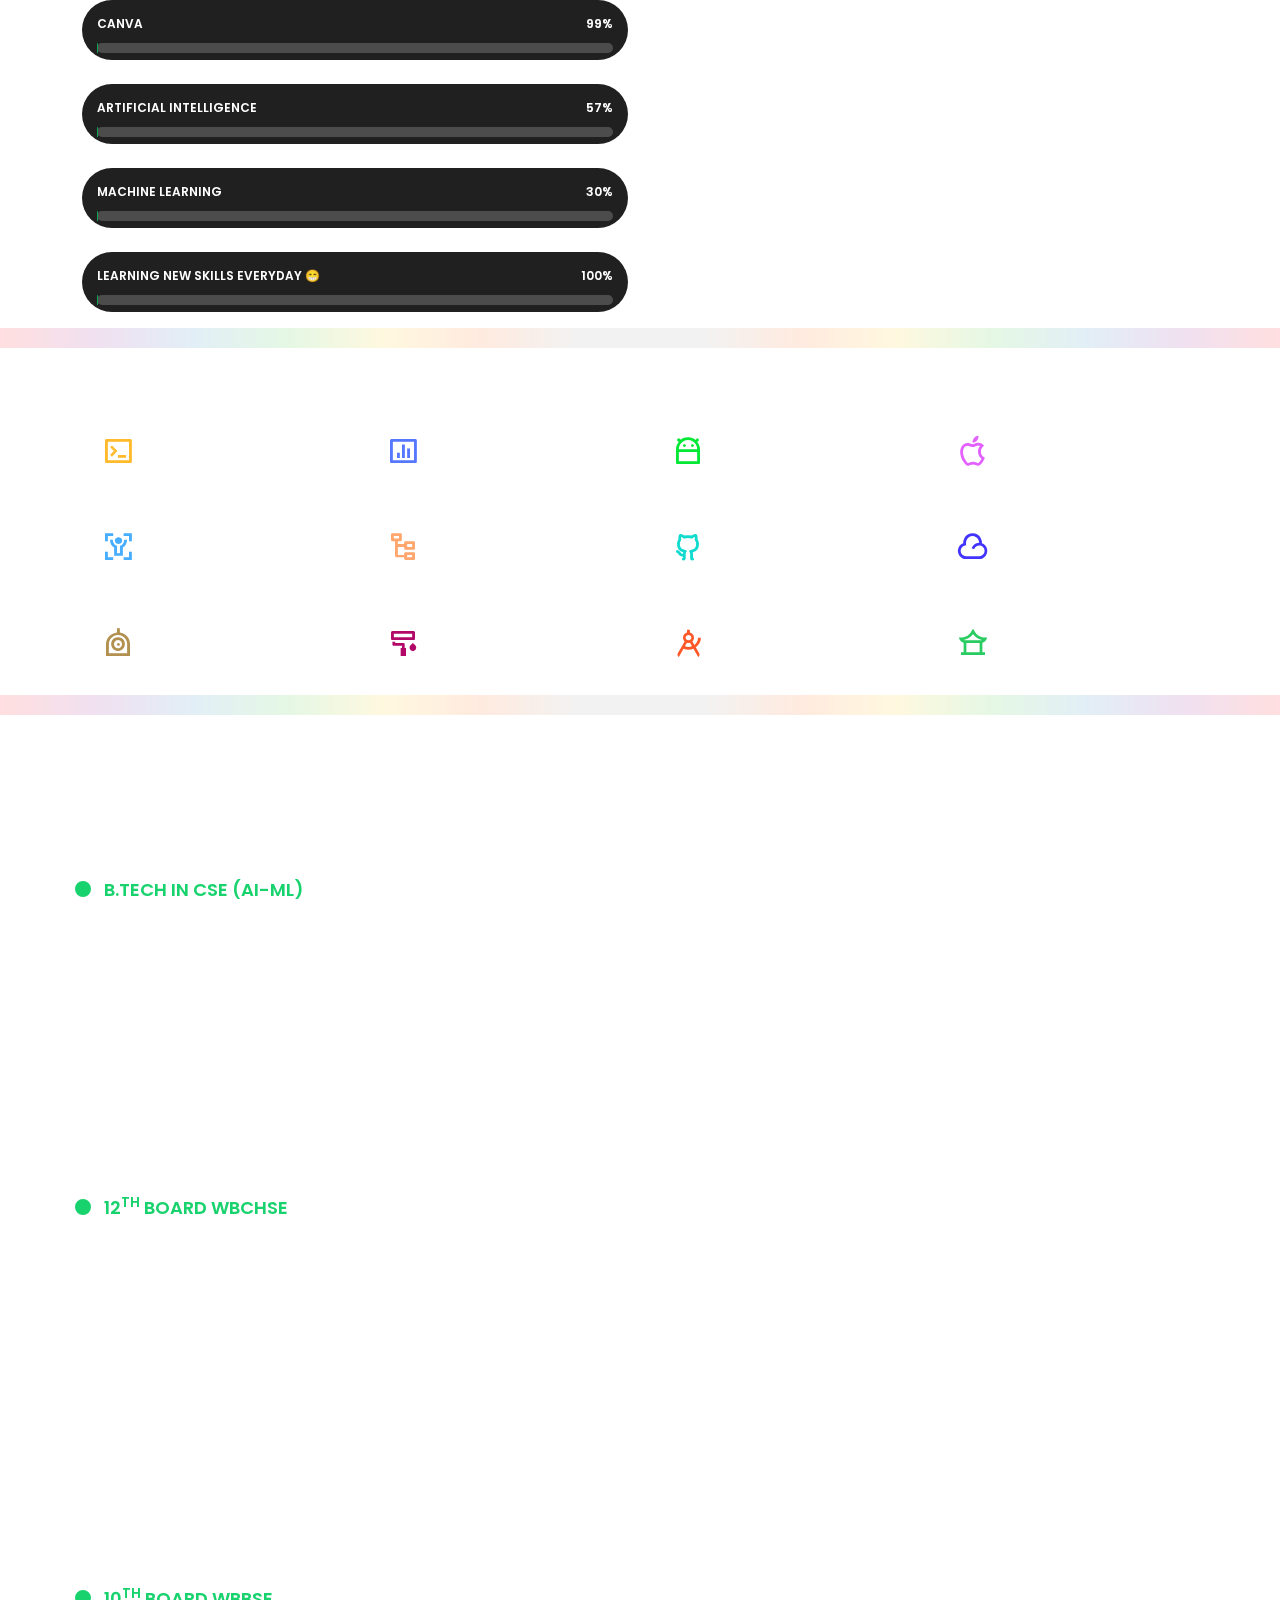
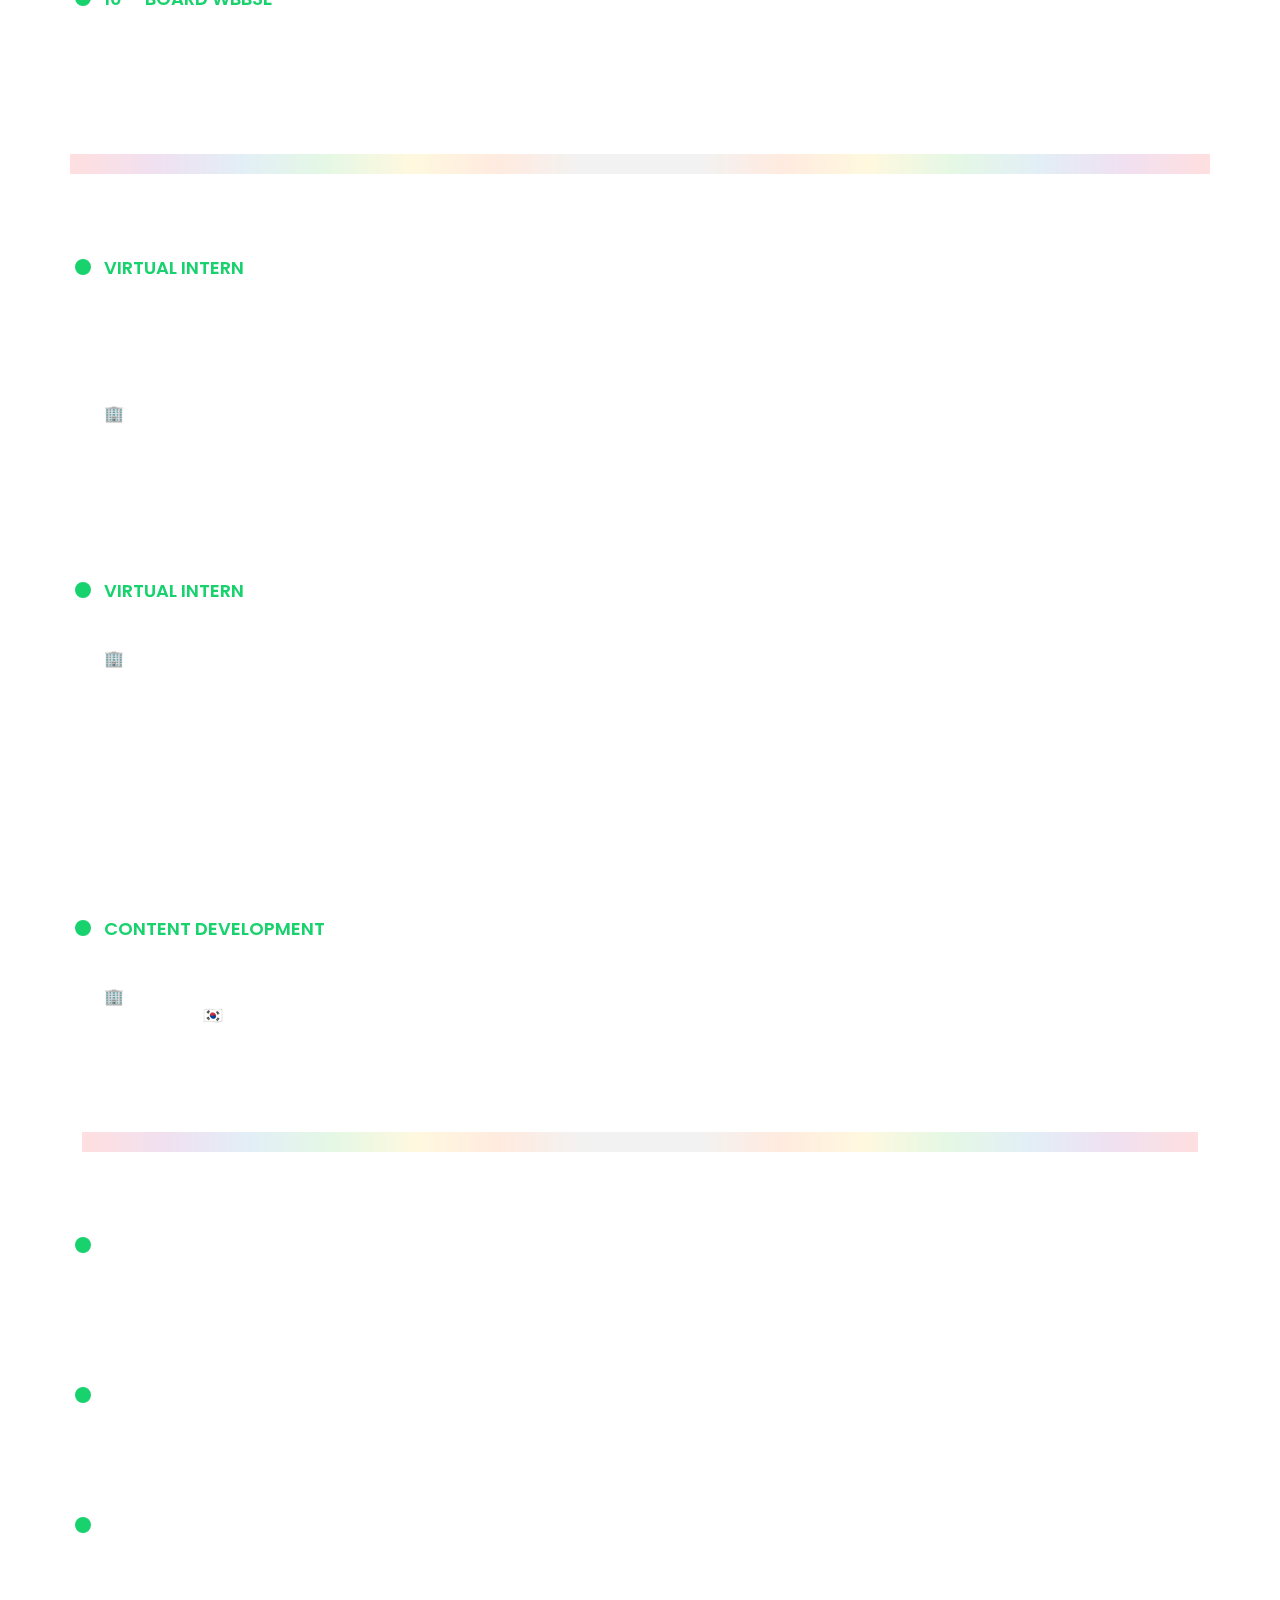
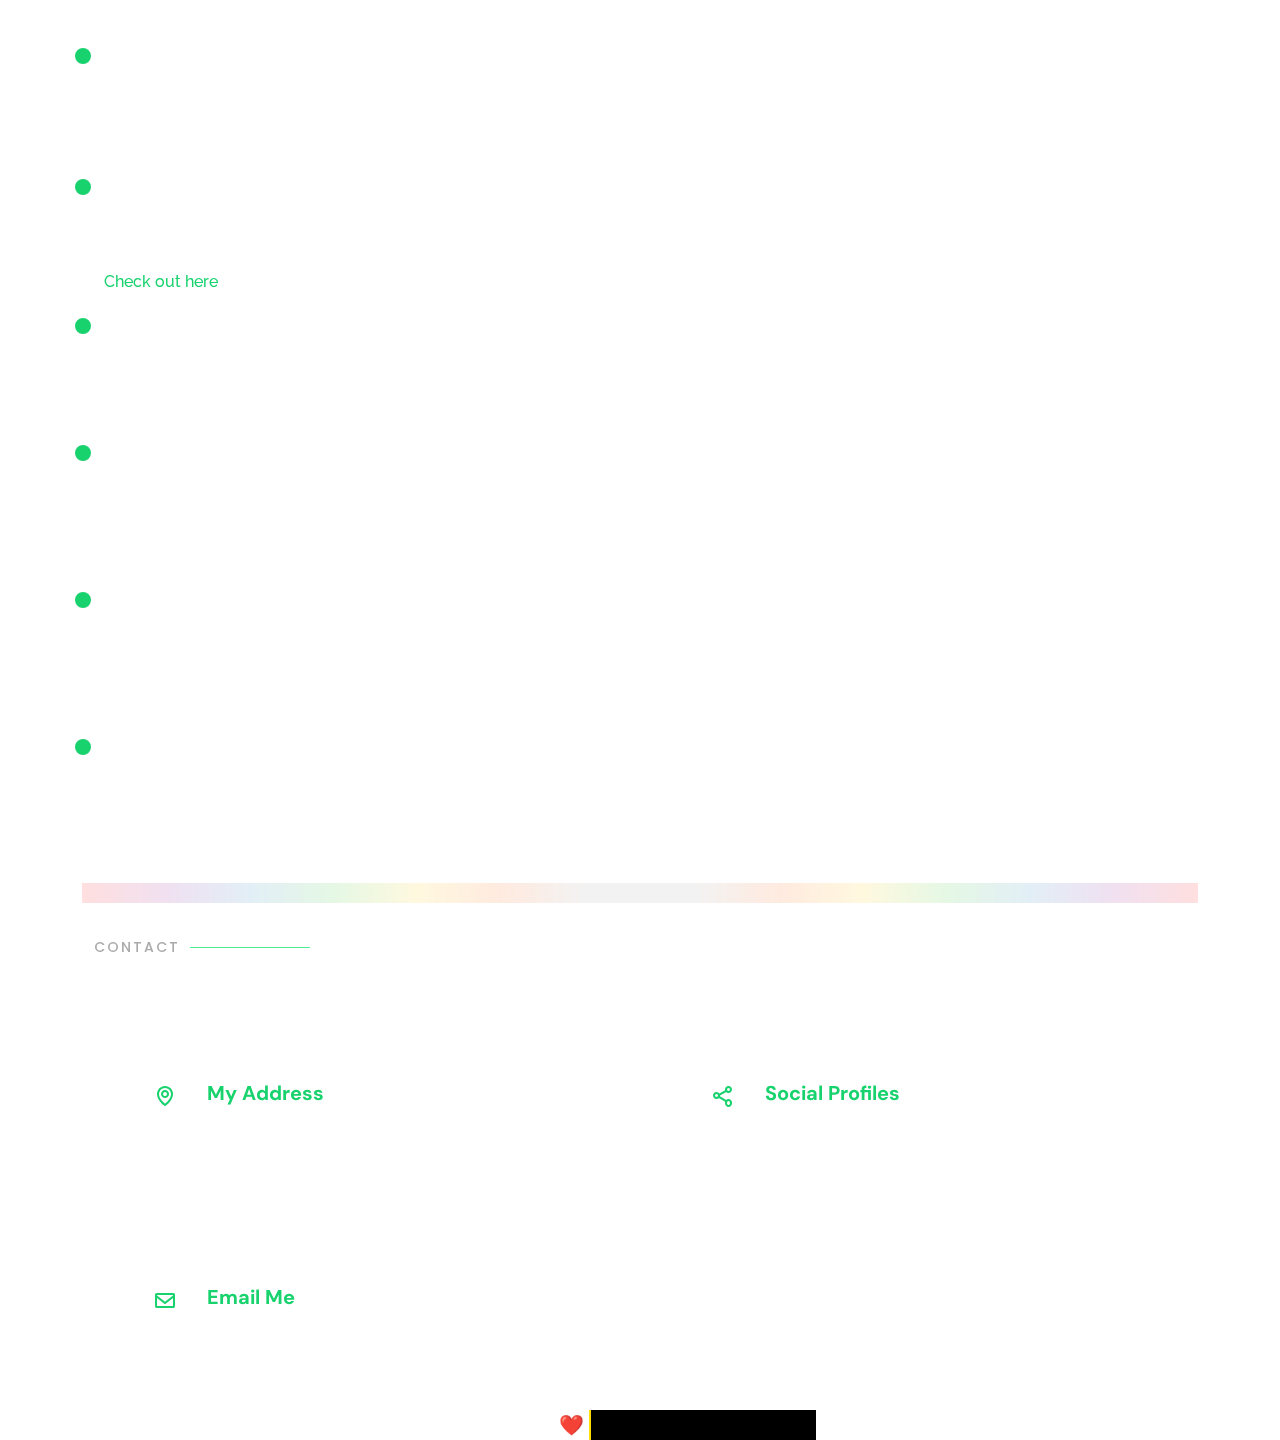
==== commit c9b1d7ad: "Update index.html" ====
--- a/index.html
+++ b/index.html
@@ -142,16 +142,16 @@
         </div>
       </div>
 <br>
+          <div class="progress">
+            <span class="skill">Python <i class="val">60%</i></span>
+            <div class="progress-bar-wrap">
+              <div class="progress-bar" role="progressbar" aria-valuenow="60" aria-valuemin="0" aria-valuemax="100"></div>
+            </div>
+          </div>
+<br>
         <div class="col-lg-6">
           <br>
           <div class="progress">
-            <span class="skill">Python <i class="val">60%</i></span>
-            <div class="progress-bar-wrap">
-              <div class="progress-bar" role="progressbar" aria-valuenow="60" aria-valuemin="0" aria-valuemax="100"></div>
-            </div>
-          </div>
-<br>
-          <div class="col-lg-6">
             <span class="skill">Google Cloud Platform<i class="val">25%</i></span>
             <div class="progress-bar-wrap">
               <div class="progress-bar" role="progressbar" aria-valuenow="25" aria-valuemin="0" aria-valuemax="100"></div>
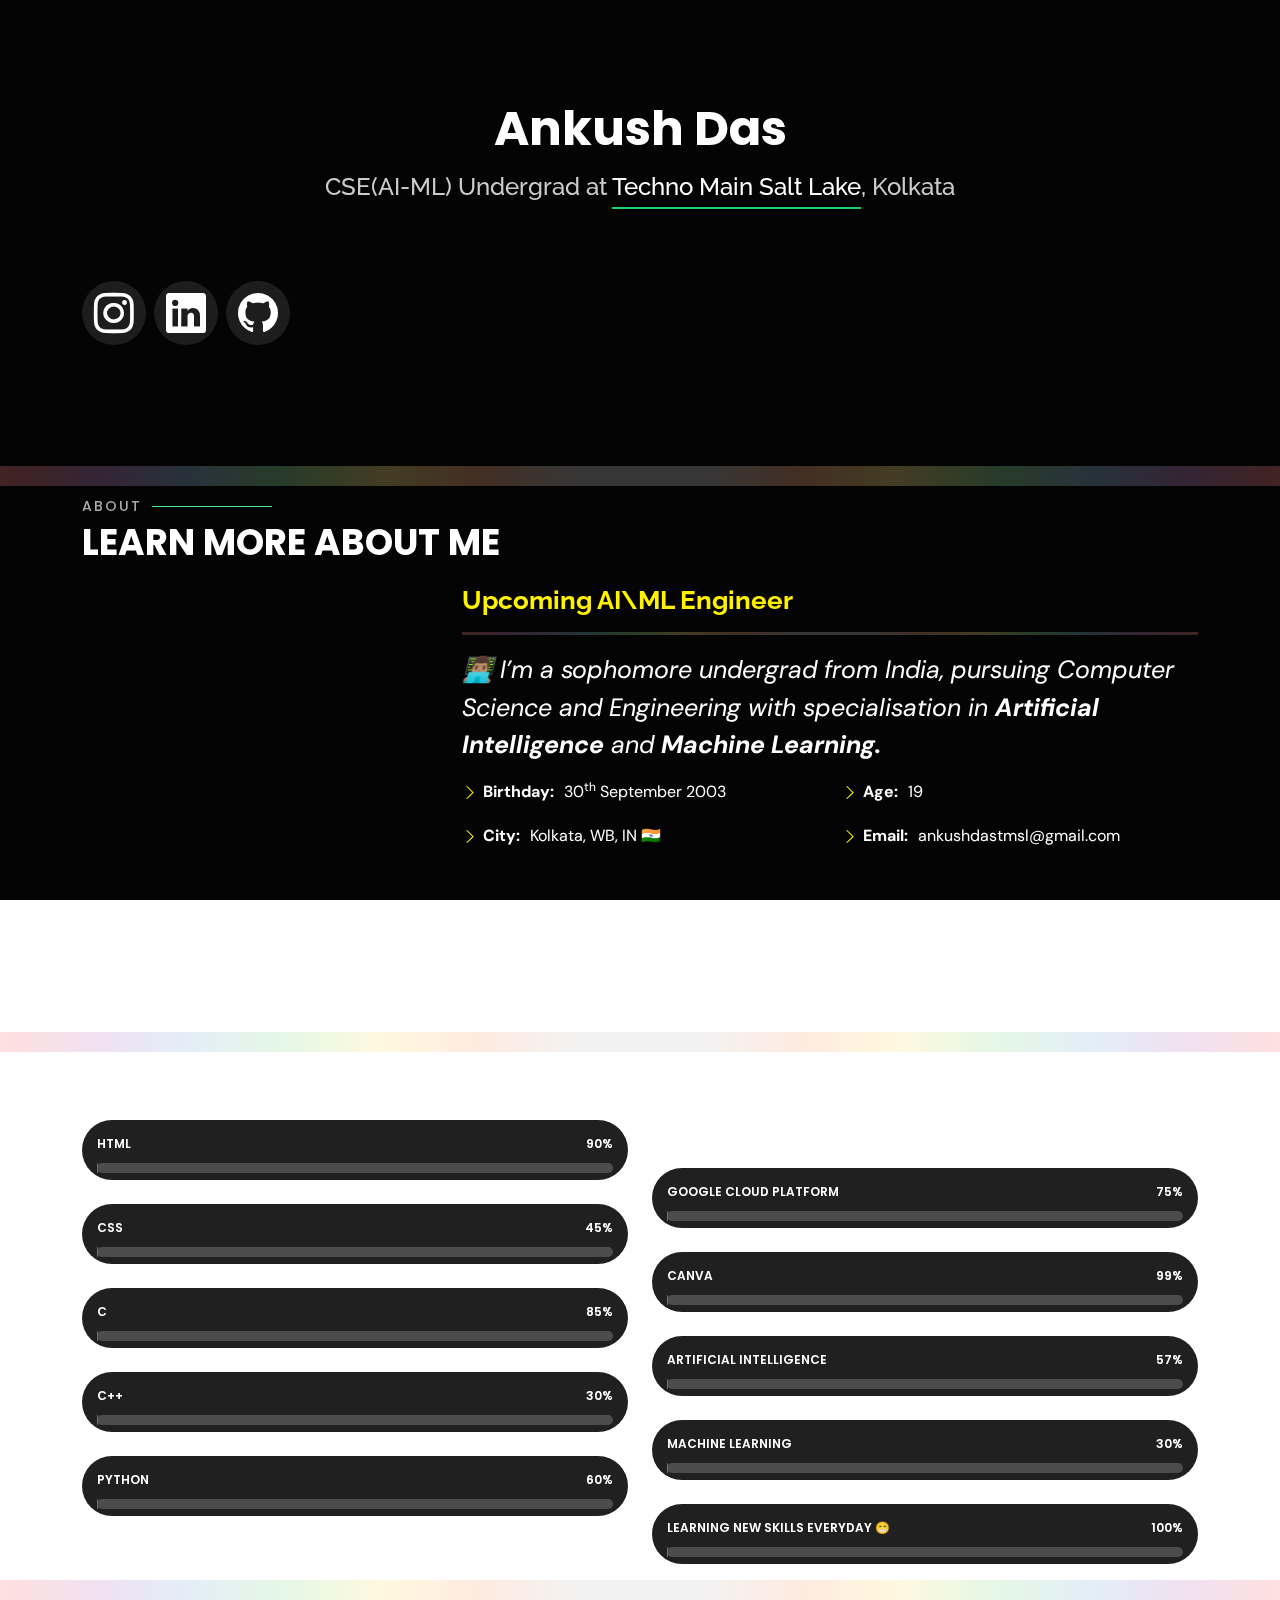
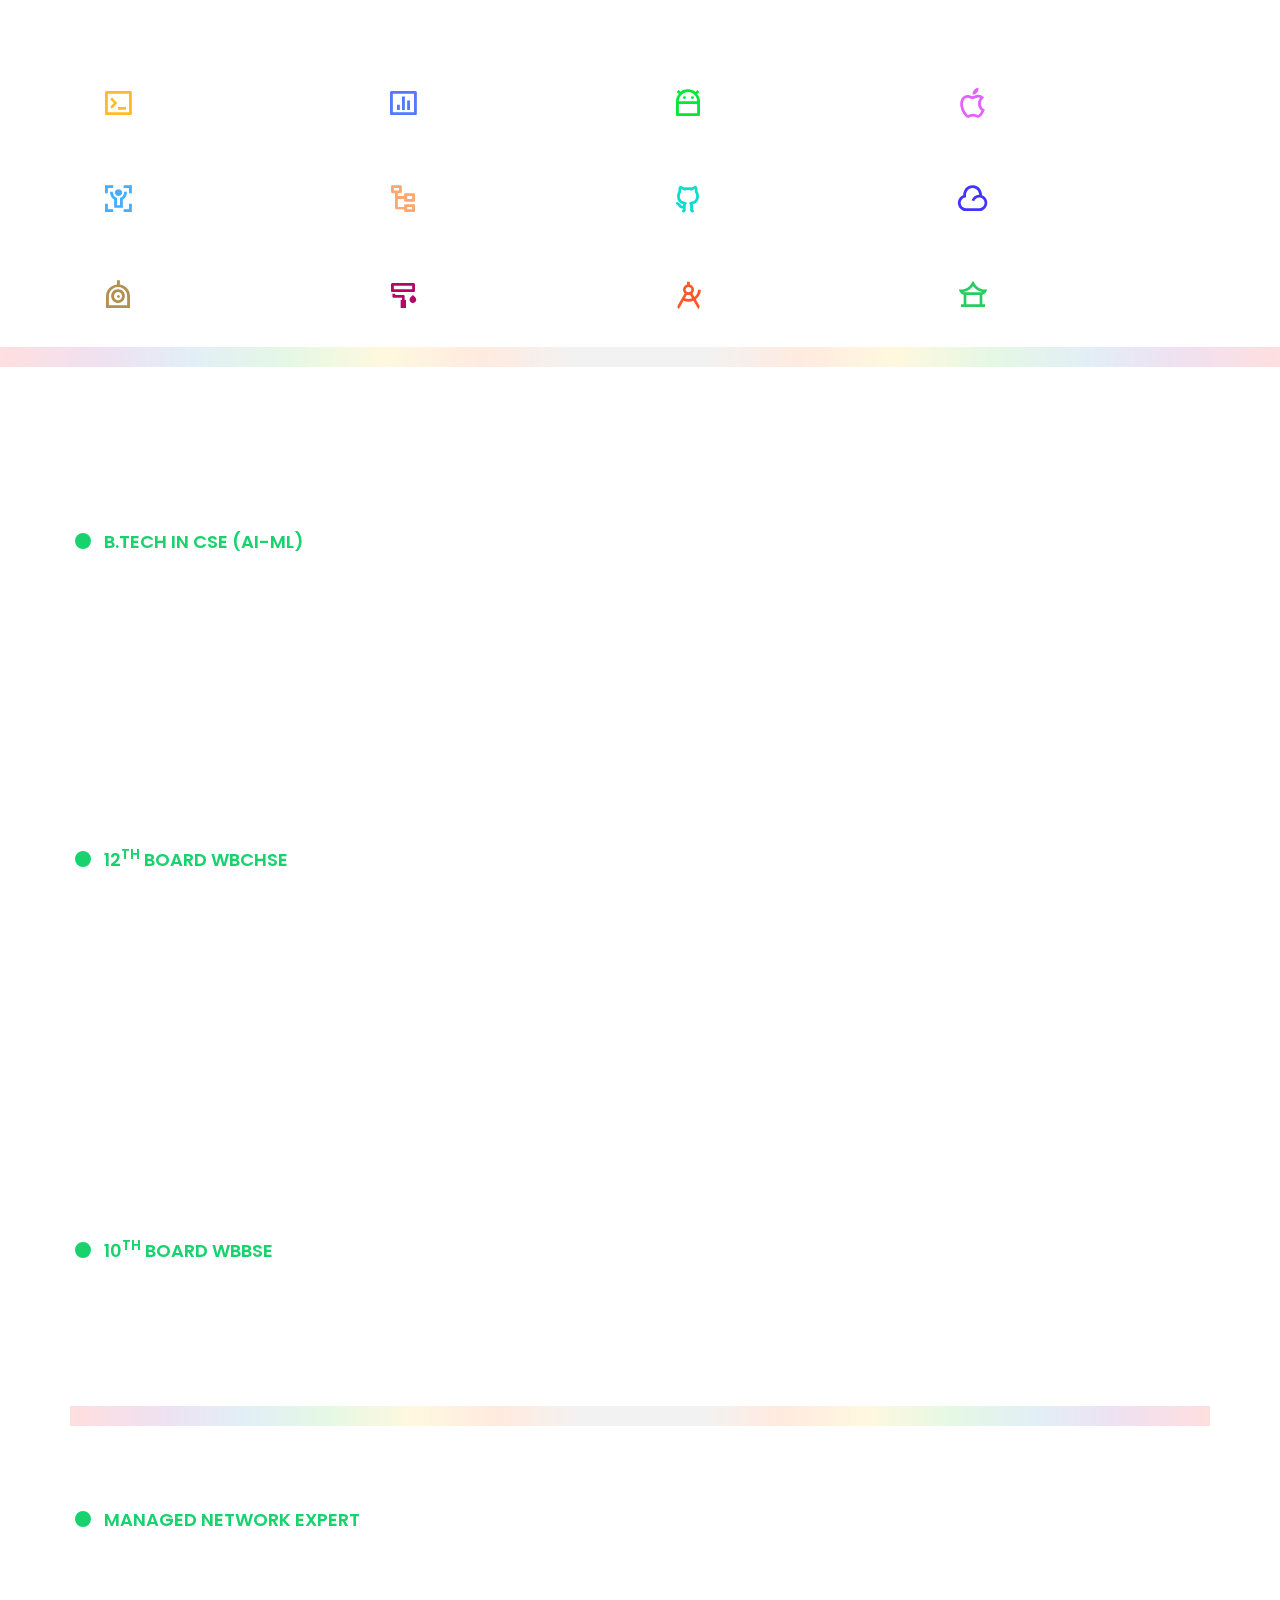
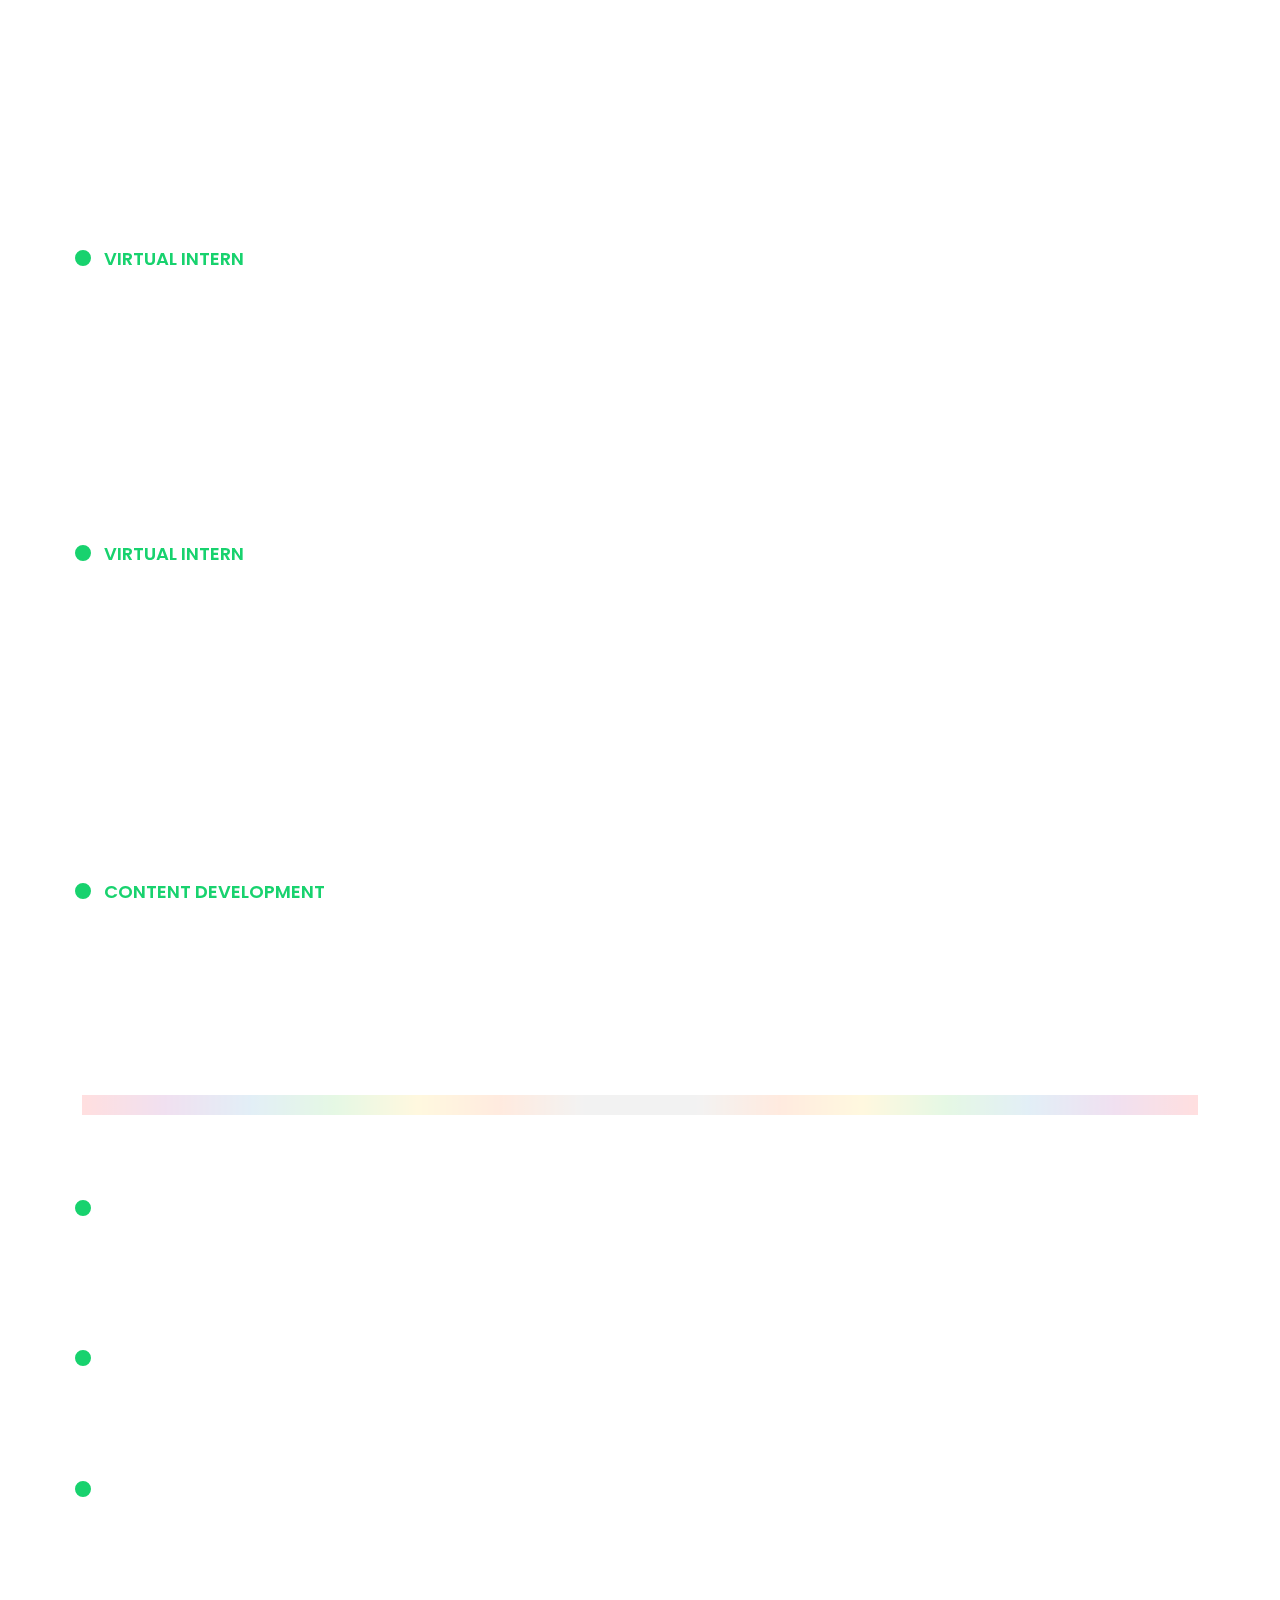
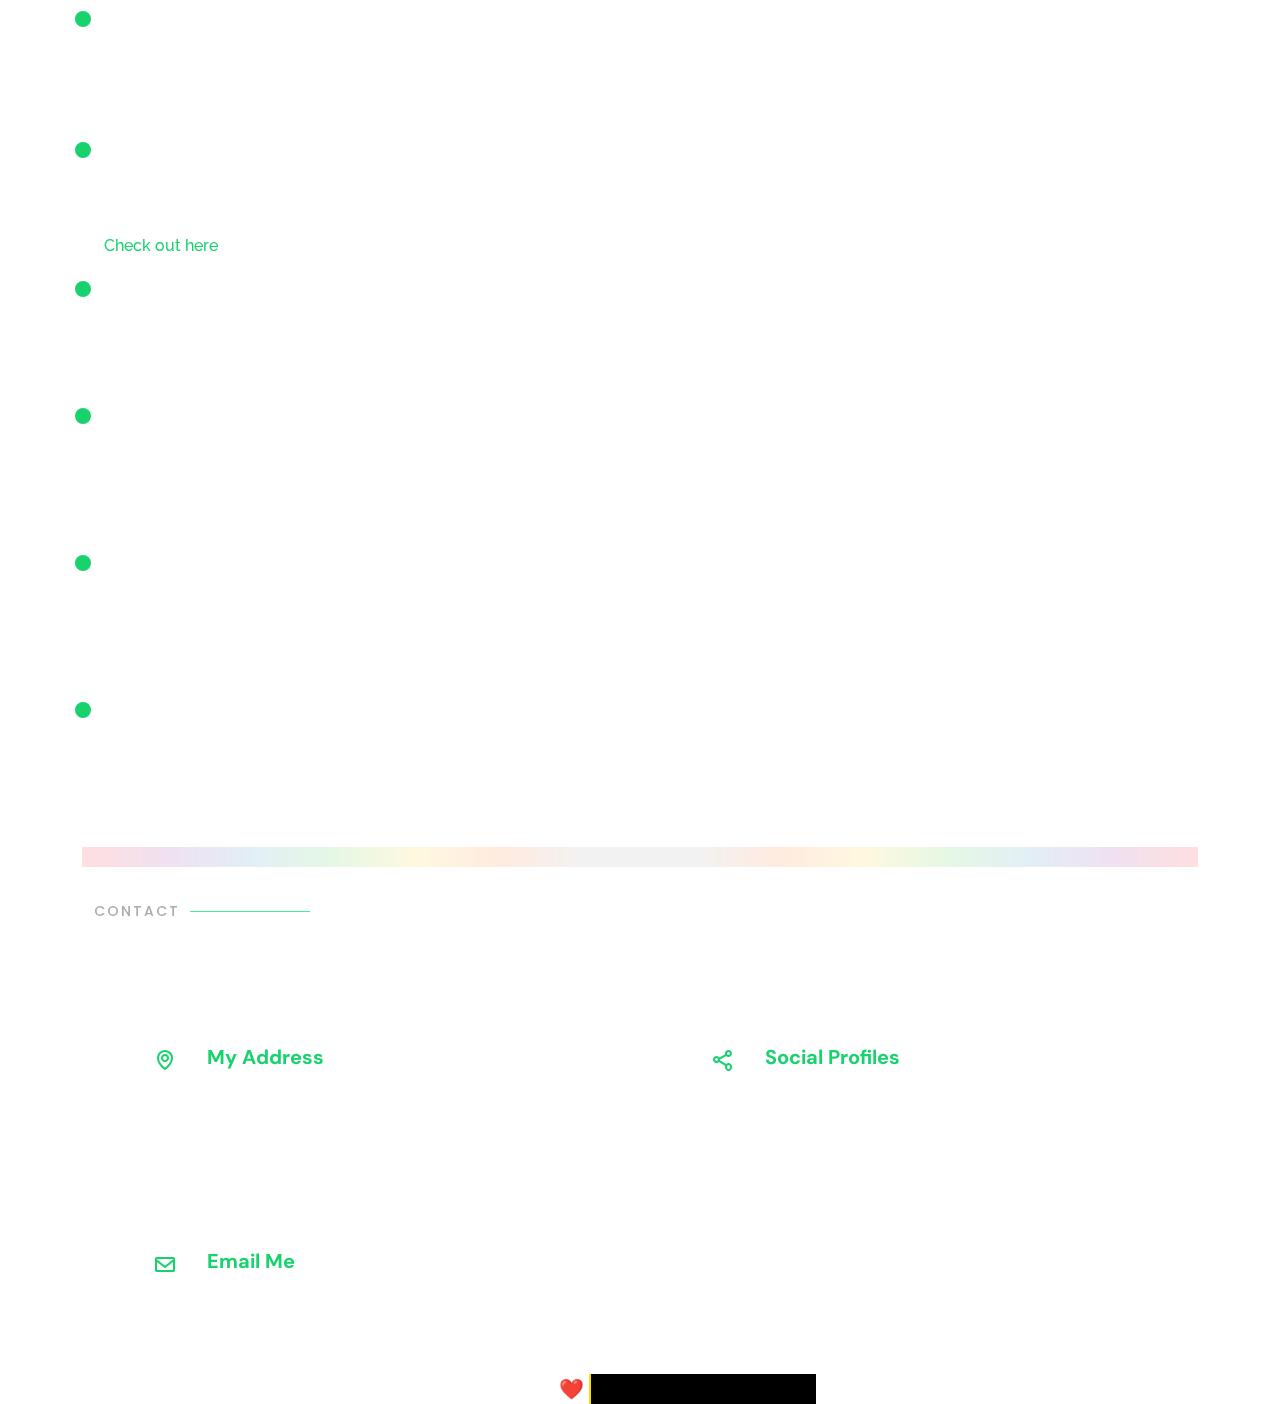
==== commit 63a0f7d1: "Merge pull request #1 from LoNeWoLf003/patch-1" ====
--- a/index.html
+++ b/index.html
@@ -3,21 +3,23 @@
 
 <head>
   <meta charset="utf-8">
-  
+
 
   <title>Portfolio</title>
   <meta content="" name="description">
   <meta content="" name="keywords">
 
   <!-- Google Fonts -->
-  <link href="https://fonts.googleapis.com/css?family=Open+Sans:300,300i,400,400i,600,600i,700,700i|Raleway:300,300i,400,400i,500,500i,600,600i,700,700i|Poppins:300,300i,400,400i,500,500i,600,600i,700,700i" rel="stylesheet">
-  
-  <link rel="preconnect" href="https://fonts.googleapis.com"> 
-  <link rel="preconnect" href="https://fonts.gstatic.com" crossorigin> 
+  <link
+    href="https://fonts.googleapis.com/css?family=Open+Sans:300,300i,400,400i,600,600i,700,700i|Raleway:300,300i,400,400i,500,500i,600,600i,700,700i|Poppins:300,300i,400,400i,500,500i,600,600i,700,700i"
+    rel="stylesheet">
+
+  <link rel="preconnect" href="https://fonts.googleapis.com">
+  <link rel="preconnect" href="https://fonts.gstatic.com" crossorigin>
   <link href="https://fonts.googleapis.com/css2?family=DM+Sans:wght@400;500;700&display=swap" rel="stylesheet">
 
-  <link rel="preconnect" href="https://fonts.googleapis.com"> 
-  <link rel="preconnect" href="https://fonts.gstatic.com" crossorigin> 
+  <link rel="preconnect" href="https://fonts.googleapis.com">
+  <link rel="preconnect" href="https://fonts.gstatic.com" crossorigin>
   <link href="https://fonts.googleapis.com/css2?family=Inter:wght@500;600&display=swap" rel="stylesheet">
 
   <!-- Vendor CSS Files -->
@@ -37,15 +39,18 @@
   <!-- ======= Header ======= -->
   <header id="header" style="align-items: center;">
     <div class="container text-center">
-     
+
       <h1><a href="index.html">Ankush Das</a></h1>
       <!-- Uncomment below if you prefer to use an image logo -->
       <!-- <a href="index.html" class="mr-auto"><img src="assets/img/logo.png" alt="" class="img-fluid"></a> -->
       <h2>CSE(AI-ML) Undergrad at <span>Techno Main Salt Lake</span>, Kolkata</h2>
       <div class="social-links">
-        <i class="first"><a href="https://instagram.com/onkoosh" target="_blank" class="instagram"><i class="bi bi-instagram"></i></a></i>
-        <i class="second"><a href="https://www.linkedin.com/in/ankush-das-1374221ab" target="_blank" class="linkedin"><i class="bi bi-linkedin"></i></a></i>
-        <i class="third"><a href="https://github.com/ankushdas178" target="_blank" class="github"><i class="bi bi-github"></i></a></i>
+        <i class="first"><a href="https://instagram.com/onkoosh" target="_blank" class="instagram"><i
+              class="bi bi-instagram"></i></a></i>
+        <i class="second"><a href="https://www.linkedin.com/in/ankush-das-1374221ab" target="_blank" class="linkedin"><i
+              class="bi bi-linkedin"></i></a></i>
+        <i class="third"><a href="https://github.com/ankushdas178" target="_blank" class="github"><i
+              class="bi bi-github"></i></a></i>
       </div>
 
     </div>
@@ -68,33 +73,37 @@
           <img src="assets/img/IMG_0714.jpg" class="img-fluid" alt="">
         </div>
         <div class="col-lg-8 pt-4 pt-lg-0 content" data-aos="fade-left">
-          <h2 >Upcoming AI\ML Engineer</h2>
+          <h2>Upcoming AI\ML Engineer</h2>
           <hr class="rainbow2">
-  
+
           <p class="fst-italic" style="font-size:25px">
-            👨🏽‍💻 I’m a sophomore undergrad from India, pursuing Computer Science and Engineering with specialisation in <b>Artificial Intelligence</b> and <b>Machine Learning.</b>
-            
+            👨🏽‍💻 I’m a sophomore undergrad from India, pursuing Computer Science and Engineering with specialisation
+            in <b>Artificial Intelligence</b> and <b>Machine Learning.</b>
+
           </p>
           <div class="row">
             <div class="col-lg-6">
               <ul>
-                <li><i class="bi bi-chevron-right"></i> <strong>Birthday:</strong> <span>30<sup>th</sup> September 2003</span></li>
-                
+                <li><i class="bi bi-chevron-right"></i> <strong>Birthday:</strong> <span>30<sup>th</sup> September
+                    2003</span></li>
+
                 <li><i class="bi bi-chevron-right"></i> <strong>City:</strong> <span>Kolkata, WB, IN 🇮🇳</span></li>
               </ul>
             </div>
             <div class="col-lg-6">
               <ul>
                 <li><i class="bi bi-chevron-right"></i> <strong>Age:</strong> <span>19</span></li>
-                
-                <li><i class="bi bi-chevron-right"></i> <strong>Email:</strong> <span>ankushdastmsl@gmail.com</span></li>
+
+                <li><i class="bi bi-chevron-right"></i> <strong>Email:</strong> <span>ankushdastmsl@gmail.com</span>
+                </li>
               </ul>
             </div>
           </div>
           <p>
-            
+
             <br>
-            <h3>My portfolio is a representation of all that I've accomplished, learned and further learning as a Computer Science and Engineering student. </h3>
+          <h3>My portfolio is a representation of all that I've accomplished, learned and further learning as a Computer
+            Science and Engineering student. </h3>
           </p>
         </div>
       </div>
@@ -103,7 +112,7 @@
     <hr class="rainbow">
     <!-- ======= Skills  ======= -->
     <div class="skills container">
-        
+
       <div class="title">
         <h2><i class="ri-crop-2-line"></i> Skills</h2>
       </div>
@@ -115,74 +124,93 @@
           <div class="progress">
             <span class="skill">HTML <i class="val">90%</i></span>
             <div class="progress-bar-wrap">
-              <div class="progress-bar" role="progressbar" aria-valuenow="90" aria-valuemin="0" aria-valuemax="100"></div>
-            </div>
-          </div>
-<br>
+              <div class="progress-bar" role="progressbar" aria-valuenow="90" aria-valuemin="0" aria-valuemax="100">
+              </div>
+            </div>
+          </div>
+          <br>
           <div class="progress">
             <span class="skill">CSS <i class="val">45%</i></span>
             <div class="progress-bar-wrap">
-              <div class="progress-bar" role="progressbar" aria-valuenow="45" aria-valuemin="0" aria-valuemax="100"></div>
-            </div>
-          </div>
-<br>
+              <div class="progress-bar" role="progressbar" aria-valuenow="45" aria-valuemin="0" aria-valuemax="100">
+              </div>
+            </div>
+          </div>
+          <br>
           <div class="progress">
             <span class="skill">C <i class="val">85%</i></span>
             <div class="progress-bar-wrap">
-              <div class="progress-bar" role="progressbar" aria-valuenow="85" aria-valuemin="0" aria-valuemax="100"></div>
-            </div>
-          </div>
-        
-<br>
-        <div class="progress">
+              <div class="progress-bar" role="progressbar" aria-valuenow="85" aria-valuemin="0" aria-valuemax="100">
+              </div>
+            </div>
+          </div>
+
+          <br>
+          <div class="progress">
             <span class="skill">C++<i class="val">30%</i></span>
             <div class="progress-bar-wrap">
-              <div class="progress-bar" role="progressbar" aria-valuenow="30" aria-valuemin="0" aria-valuemax="100"></div>
-            </div>
-        </div>
-      </div>
-<br>
+              <div class="progress-bar" role="progressbar" aria-valuenow="30" aria-valuemin="0" aria-valuemax="100">
+              </div>
+            </div>
+          </div>
+          <br>
           <div class="progress">
             <span class="skill">Python <i class="val">60%</i></span>
             <div class="progress-bar-wrap">
-              <div class="progress-bar" role="progressbar" aria-valuenow="60" aria-valuemin="0" aria-valuemax="100"></div>
-            </div>
-          </div>
-<br>
+              <div class="progress-bar" role="progressbar" aria-valuenow="90" aria-valuemin="0" aria-valuemax="100">
+              </div>
+            </div>
+          </div>
+        </div>
+        <br>
         <div class="col-lg-6">
           <br>
-          <div class="progress">
-            <span class="skill">Google Cloud Platform<i class="val">25%</i></span>
-            <div class="progress-bar-wrap">
-              <div class="progress-bar" role="progressbar" aria-valuenow="25" aria-valuemin="0" aria-valuemax="100"></div>
-            </div>
-          </div>
-<br>
+          <!-- <div class="progress">
+            <span class="skill">Python <i class="val">60%</i></span>
+            <div class="progress-bar-wrap">
+              <div class="progress-bar" role="progressbar" aria-valuenow="60" aria-valuemin="0" aria-valuemax="100">
+              </div>
+            </div>
+          </div> -->
+          <br>
+
+          <div class="progress">
+            <span class="skill">Google Cloud Platform<i class="val">75%</i></span>
+            <div class="progress-bar-wrap">
+              <div class="progress-bar" role="progressbar" aria-valuenow="75" aria-valuemin="0" aria-valuemax="100">
+              </div>
+            </div>
+          </div>
+          <br>
           <div class="progress">
             <span class="skill">Canva<i class="val">99%</i></span>
             <div class="progress-bar-wrap">
-              <div class="progress-bar" role="progressbar" aria-valuenow="99" aria-valuemin="0" aria-valuemax="100"></div>
-            </div>
-          </div>
-<br>
+              <div class="progress-bar" role="progressbar" aria-valuenow="99" aria-valuemin="0" aria-valuemax="100">
+              </div>
+            </div>
+          </div>
+          <br>
           <div class="progress">
             <span class="skill">Artificial Intelligence<i class="val">57%</i></span>
             <div class="progress-bar-wrap">
-              <div class="progress-bar" role="progressbar" aria-valuenow="57" aria-valuemin="0" aria-valuemax="100"></div>
-            </div>
-          </div>
-<br>
+              <div class="progress-bar" role="progressbar" aria-valuenow="57" aria-valuemin="0" aria-valuemax="100">
+              </div>
+            </div>
+          </div>
+          <br>
           <div class="progress">
             <span class="skill">Machine Learning<i class="val">30%</i></span>
             <div class="progress-bar-wrap">
-              <div class="progress-bar" role="progressbar" aria-valuenow="30" aria-valuemin="0" aria-valuemax="100"></div>
-            </div>
-          </div>
-<br>
+              <div class="progress-bar" role="progressbar" aria-valuenow="30" aria-valuemin="0" aria-valuemax="100">
+              </div>
+            </div>
+          </div>
+          <br>
           <div class="progress">
             <span class="skill">Learning New Skills Everyday 😁<i class="val">100%</i></span>
             <div class="progress-bar-wrap">
-              <div class="progress-bar" role="progressbar" aria-valuenow="100" aria-valuemin="0" aria-valuemax="100"></div>
+              <div class="progress-bar" role="progressbar" aria-valuenow="100" aria-valuemin="0" aria-valuemax="100">
+              </div>
             </div>
           </div>
 
@@ -219,7 +247,7 @@
         </div>
         <div class="col-lg-3 col-md-4 mt-4 mt-lg-0">
           <div class="icon-box">
-            <i class="ri-apple-line" style="color: #e361ff;"></i> 
+            <i class="ri-apple-line" style="color: #e361ff;"></i>
             <h3>iOS Development</h3>
           </div>
         </div>
@@ -281,236 +309,296 @@
 
 
 
-  <!-- End About Section -->
-
-  <!-- ======= Resume Section ======= -->
-  <id="resume" class="resume">
-    <div class="container">
-
-     <center> <div class="title">
-        <h1>Résumé</h1>
-        
-      </div> </center>
-<hr>
-      <div class="row">
-        <div class="col-lg-6">
-          
-          <h3 class="resume-title">Education</h3>
-          <div class="resume-item">
-            <h4>B.Tech in CSE (AI-ML)</h4>
-            <h5>2021-2025</h5>
-            <p><em><b>Techno Main Salt Lake</b>, Sector V, Kolkata</em></p>
-            <p>Pursuing Bachelor of Technology (B.Tech) Degree from TMSL in Computer Science and Engineering (with specialisation in Artificial Intelligence and Machine Learning).</p>
-            <p><em>University:</em> Maulana Abul Kalam Azad University of Technology, West Bengal</p>
-            <p><b>YGPA 1st Year : 9.32</b></p>
-          </div>
-          <div class="resume-item">
-            <h4>12<sup>th</sup> Board WBCHSE </h4>
-            <h5>2021</h5>
-            <p><em>Govt. Sponsored Multipurpose School (Boys'), Taki House, Kolkata</em></p>
-           <hr> 
-            <p>
-              <b>Subjects:</b>
+    <!-- End About Section -->
+
+    <!-- ======= Resume Section ======= -->
+    <id="resume" class="resume">
+      <div class="container">
+
+        <center>
+          <div class="title">
+            <h1>Résumé</h1>
+
+          </div>
+        </center>
+        <hr>
+        <div class="row">
+          <div class="col-lg-6">
+
+            <h3 class="resume-title">Education</h3>
+            <div class="resume-item">
+              <h4>B.Tech in CSE (AI-ML)</h4>
+              <h5>2021-2025</h5>
+              <p><em><b>Techno Main Salt Lake</b>, Sector V, Kolkata</em></p>
+              <p>Pursuing Bachelor of Technology (B.Tech) Degree from TMSL in Computer Science and Engineering (with
+                specialisation in Artificial Intelligence and Machine Learning).</p>
+              <p><em>University:</em> Maulana Abul Kalam Azad University of Technology, West Bengal</p>
+              <p><b>YGPA 1st Year : 9.32</b></p>
+            </div>
+            <div class="resume-item">
+              <h4>12<sup>th</sup> Board WBCHSE </h4>
+              <h5>2021</h5>
+              <p><em>Govt. Sponsored Multipurpose School (Boys'), Taki House, Kolkata</em></p>
+              <hr>
+              <p>
+                <b>Subjects:</b>
               <ul>
-              <li>Physics</li>
-              <li>Chemistry</li>
-              <li>Mathematics</li>
-              <li>Computer Science</li>
-            </ul>
-          </p>
-          <hr>
-            <p>I passed my Higher Secondary Schooling with 86.8% aggregate.</p>
-          </div>
-          <div class="resume-item">
-            <h4>10<sup>th</sup> Board WBBSE </h4>
-            <h5>2019</h5>
-            <p><em>Dr. Shyamaprasad Mukherjee Institution, Kolkata (East)</em></p>
-            <hr>
-            <p>I passed my Senior Secondary Schooling with 89% aggregate.</p>
+                <li>Physics</li>
+                <li>Chemistry</li>
+                <li>Mathematics</li>
+                <li>Computer Science</li>
+              </ul>
+              </p>
+              <hr>
+              <p>I passed my Higher Secondary Schooling with 86.8% aggregate.</p>
+            </div>
+            <div class="resume-item">
+              <h4>10<sup>th</sup> Board WBBSE </h4>
+              <h5>2019</h5>
+              <p><em>Dr. Shyamaprasad Mukherjee Institution, Kolkata (East)</em></p>
+              <hr>
+              <p>I passed my Senior Secondary Schooling with 89% aggregate.</p>
+            </div>
+          </div>
+          <hr class="rainbow">
+          <div class="col-lg-6">
+            <h3 class="resume-title">Professional Experience</h3>
+            <div class="resume-item">
+              <h4>Managed Network Expert</h4>
+              <h5>2023 - present</h5>
+
+              <h6><b>Chegg Inc.</b></h6>
+
+              <p><em>Technical Subject Expert</em>
+              <ul>
+                <li>Natural Language Processing (NLP)</li>
+                <li>AI and Machine Learning</li>
+                <li>Neural Networks</li>
+                <li>Data Structures and Algorithms</li>
+                <li>Data Science</li>
+              </ul>
+              </p>
+            </div>
+
+            <div class="resume-item">
+              <h4>Virtual intern</h4>
+              <h5>2022</h5>
+              <p>
+              <h1><i class="ri-visa-fill"> </i></h1>
+
+              </p>
+              <p><em>Token Service Technology</em>
+              <ul>
+                <li>Card Authentication</li>
+                <li>Select Visa API for Use Cases</li>
+              </ul>
+              </p>
+            </div>
+            <div class="resume-item">
+              <h4>Virtual intern</h4>
+              <h5>2022</h5>
+              <h6><b>Cognizant</b></h6>
+              <p><em>Agile methodology Virtual Experience Program</em>
+              <ul>
+                <li>Waterfall vs Agile</li>
+                <li>User Stories</li>
+                <li>Role Assignments and Ceremonies Agile Tools and Concepts</li>
+                <li>Agile Curve Balls</li>
+                <li>Agile Methodology Review and Additional Resources</li>
+
+              </ul>
+              </p>
+            </div>
+
+            <div class="resume-item">
+              <h4>Content Development</h4>
+              <h5>2020 - 2023</h5>
+              <h6>Sticker.ly ( Snow Corporation, subsidiary of <b>NAVER Corporation, Seoul, South Korea </b>)</h6>
+              <p>
+              <ul>
+                <li>Generating new ideas, developing content and giving feedback on UI/UX.
+              </ul>
+              </p>
+            </div>
           </div>
         </div>
         <hr class="rainbow">
-        <div class="col-lg-6">
-          <h3 class="resume-title">Professional Experience</h3>
-          <div class="resume-item">
-            <h4>Virtual intern</h4>
+        <div class="row">
+          <div class="col-lg-6">
+
+            <h3 class="resume-title">Achievements</h3>
+
+
+            <div class="resume-item">
+              <h6><b>Certificate Of Completion</b>
+                <p>Awarded for completing the Android Basics with Compose in Compose Camp 2022, by Google Developer
+                  Student Club, Techno Main Salt Lake.</p>
+              </h6>
               <h5>2022</h5>
-                <p><h1><i class="ri-visa-fill"> </i></h1>
-                  <h6><b>🏢 Visa</b></h6>
-                </p>
-                <p><em>Token Service Technology</em>
-                  <ul>
-                      <li>Card Authentication</li>
-                      <li>Select Visa API for Use Cases</li>
-                  </ul>
-                </p>
-          </div>
-          <div class="resume-item">
-            <h4>Virtual intern</h4>
+            </div>
+
+            <div class="resume-item">
+
+              <b>
+                <h6>2<sup>nd</sup> Runner-Up
+              </b>
+              <p>Compose Camp 2022, Application Development <b>Hackathon</b> organised by Google Developer Student Club,
+                Techno Main Salt Lake</h6>
+              </p>
               <h5>2022</h5>
-                <h6><b>🏢 Cognizant</b></h6>
-                <p><em>Agile methodology Virtual Experience Program</em>
-                  <ul>
-                      <li>Waterfall vs Agile</li>
-                      <li>User Stories</li>
-                      <li>Role Assignments and Ceremonies Agile Tools and Concepts</li>
-                      <li>Agile Curve Balls</li>
-                      <li>Agile Methodology Review and Additional Resources</li>
-                    
-                  </ul>
-                </p>
-          </div>
-  
-          <div class="resume-item">
-            <h4>Content Development</h4>
-            <h5>2020 - Present</h5>
-              <h6>🏢 Sticker.ly ( Snow Corporation, subsidiary of <b>NAVER Corporation South Korea 🇰🇷</b>)</h6>
-            <p>
-            <ul>
-              <li>Generating new ideas, developing content and giving feedback on UI/UX.
-            </ul>
-            </p>
-          </div>
-        </div>
-      </div>
-      <hr class="rainbow">
-    <div class="row">
-      <div class="col-lg-6">
-
-        <h3 class="resume-title">Achievements</h3>
-        
-
-        <div class="resume-item">
-          <h6><b>Certificate Of Completion</b>
-          <p>Awarded for completing the Android Basics with Compose in Compose Camp 2022, by Google Developer Student Club, Techno Main Salt Lake.</p></h6> <h5>2022</h5>
-        </div>
-        
-        <div class="resume-item">
-
-          <b><h6>2<sup>nd</sup> Runner-Up</b>
-            <p>Compose Camp 2022, Application Development <b>Hackathon</b> organised by Google Developer Student Club, Techno Main Salt Lake</h6></p><h5>2022</h5> 
-        </div>
-      
-
-        <div class="resume-item">
-          <b><h6>Grade O (Outstanding)</b> 
-            <p>Award of Project Completion for making an Auto-Bot in a 2-Days' Workshop</p></h6><h5>2022</h5>
-        </div>
-
-        <div class="resume-item">
-          <b><h6>#GoogleCloudReady</b>
-            <p>Completed Ultimate milestone at Google Cloud Ready Facilitator Program and received schwags.</p>
-          </h6> <h5>2022</h5>
-        </div>
-
-        <div class="resume-item">
-          <b><h6>Google Cloud Certifications</b>
-            <p>Received 50+ Certifications from Google Cloud.</p>
-          </h6> <h5>2022</h5>
-          <h6><a href="https://www.cloudskillsboost.google/public_profiles/36e3f134-48b2-473f-bf49-dcbdd4d0a5a7" target="_blank" rel="noopener noreferrer">Check out here</a></h6>
-        </div>
-
-        <div class="resume-item">
-          <b><h6>WBJEE Rank: 8847</b>
-             <p>Passed WBJEE with a rank of 8847<h5>2021</h5></p>
-        </div>
-
-        <div class="resume-item">
-          <b><h6>1<sup>st</sup> Position</b>
-             <p>Quiz Competition organised by Department of Information & Cultural Affairs, Govt. of West Bengal <h5>2018</h5></p>
-        </div>
-
-        <div class="resume-item">
-         <b><h6>1<sup>st</sup> Position</b> 
-          <p>District-level Youth Parliament Quiz, organised by Department of Parliamentary Affairs, Govt. of West Bengal </h6> <h5>2017</h5></p>
-        </div>
-        
-        <div class="resume-item">
-          <b><h6>1<sup>st</sup> Position</b> 
-           <p>16th All Bengal SPELLINC Competition, organised by Linc Pens and Uni-Ball</h6> <h5>2014</h5></p>
-         </div>
-
-       
-        
-        
-          
-
-    </div>
-  </div>
-<hr class="rainbow">
-  <!-- End Resume Section -->
-
-  
-  
-  <!-- ======= Contact Section ======= -->
-  <id="contact" class="contact">
-    <div class="container">
-<br>
-      <div class="section-title">
-        <h2>Contact</h2>
-        <p>Contact Me</p>
-      </div>
-
-      <div class="row mt-2">
-
-        <div class="col-md-6 d-flex align-items-stretch">
-          <div class="info-box">
-            <i class="bx bx-map"></i>
-            <h3><a href="https://goo.gl/maps/hF4PjinVjc8YANzZ6">My Address</a></h3>
-            <p>Kolkata, West Bengal, India</p>
+            </div>
+
+
+            <div class="resume-item">
+              <b>
+                <h6>Grade O (Outstanding)
+              </b>
+              <p>Award of Project Completion for making an Auto-Bot in a 2-Days' Workshop</p>
+              </h6>
+              <h5>2022</h5>
+            </div>
+
+            <div class="resume-item">
+              <b>
+                <h6>#GoogleCloudReady
+              </b>
+              <p>Completed Ultimate milestone at Google Cloud Ready Facilitator Program and received schwags.</p>
+              </h6>
+              <h5>2022</h5>
+            </div>
+
+            <div class="resume-item">
+              <b>
+                <h6>Google Cloud Certifications
+              </b>
+              <p>Received 50+ Certifications from Google Cloud.</p>
+              </h6>
+              <h5>2022</h5>
+              <h6><a href="https://www.cloudskillsboost.google/public_profiles/36e3f134-48b2-473f-bf49-dcbdd4d0a5a7"
+                  target="_blank" rel="noopener noreferrer">Check out here</a></h6>
+            </div>
+
+            <div class="resume-item">
+              <b>
+                <h6>WBJEE Rank: 8847
+              </b>
+              <p>Passed WBJEE with a rank of 8847
+              <h5>2021</h5>
+              </p>
+            </div>
+
+            <div class="resume-item">
+              <b>
+                <h6>1<sup>st</sup> Position
+              </b>
+              <p>Quiz Competition organised by Department of Information & Cultural Affairs, Govt. of West Bengal
+              <h5>2018</h5>
+              </p>
+            </div>
+
+            <div class="resume-item">
+              <b>
+                <h6>1<sup>st</sup> Position
+              </b>
+              <p>District-level Youth Parliament Quiz, organised by Department of Parliamentary Affairs, Govt. of West
+                Bengal </h6>
+              <h5>2017</h5>
+              </p>
+            </div>
+
+            <div class="resume-item">
+              <b>
+                <h6>1<sup>st</sup> Position
+              </b>
+              <p>16th All Bengal SPELLINC Competition, organised by Linc Pens and Uni-Ball</h6>
+              <h5>2014</h5>
+              </p>
+            </div>
+
+
+
+
+
+
+          </div>
+        </div>
+        <hr class="rainbow">
+        <!-- End Resume Section -->
+
+
+
+        <!-- ======= Contact Section ======= -->
+        <id="contact" class="contact">
+          <div class="container">
             <br>
-          </div>
-        </div>
-
-        <div class="col-md-6 mt-4 mt-md-0 d-flex align-items-stretch">
-          <div class="info-box">
-            <i class="bx bx-share-alt"></i>
-            <h3><a href="index.html">Social Profiles</a></h3>
-            <div class="social-links">
-        <a href="https://instagram.com/onkoosh" target="_blank" class="instagram"><i class="bi bi-instagram"></i></a>
-        <a href="https://www.linkedin.com/in/ankush-das-1374221ab" target="_blank" class="linkedin"><i class="bi bi-linkedin"></i></a>
-        <a href="https://github.com/ankushdas178" target="_blank" class="github"><i class="bi bi-github"></i></a>
-            </div>
-          </div>
-        </div>
-
-        <div class="col-md-6 mt-4 d-flex align-items-stretch">
-          <div class="info-box">
-            <i class="bx bx-envelope"></i>
-            <h3><a href="mailto:ankushdastmsl@gmail.com">Email Me</a></h3>
-            <p>ankushdastmsl@gmail.com</p>
-          </div>
-        </div>
-        
-
-      
-    </div>
-  <br>
-  <!-- End Contact Section -->
- 
-  <div class="text-box">
-    <div class="fixed-text">Made with ❤️</div>
-    <div class="animate-text">
-      <div>
-        <span>by Ankush Das.</span>
-        <span>from Kolkata, India.</span>
-        <span>by an upcoming Engineer.</span>
-      </div>	
-    </div>
-  </div>
- 
-
-  <!-- Vendor JS Files -->
-  <script src="assets/vendor/purecounter/purecounter.js"></script>
-  <script src="assets/vendor/bootstrap/js/bootstrap.bundle.min.js"></script>
-  <script src="assets/vendor/glightbox/js/glightbox.min.js"></script>
-  <script src="assets/vendor/isotope-layout/isotope.pkgd.min.js"></script>
-  <script src="assets/vendor/swiper/swiper-bundle.min.js"></script>
-  <script src="assets/vendor/waypoints/noframework.waypoints.js"></script>
-  <script src="assets/vendor/php-email-form/validate.js"></script>
-
-  <!-- Template Main JS File -->
-  <script src="assets/js/main.js"></script>
+            <div class="section-title">
+              <h2>Contact</h2>
+              <p>Contact Me</p>
+            </div>
+
+            <div class="row mt-2">
+
+              <div class="col-md-6 d-flex align-items-stretch">
+                <div class="info-box">
+                  <i class="bx bx-map"></i>
+                  <h3><a href="https://goo.gl/maps/hF4PjinVjc8YANzZ6">My Address</a></h3>
+                  <p>Kolkata, West Bengal, India</p>
+                  <br>
+                </div>
+              </div>
+
+              <div class="col-md-6 mt-4 mt-md-0 d-flex align-items-stretch">
+                <div class="info-box">
+                  <i class="bx bx-share-alt"></i>
+                  <h3><a href="index.html">Social Profiles</a></h3>
+                  <div class="social-links">
+                    <a href="https://instagram.com/onkoosh" target="_blank" class="instagram"><i
+                        class="bi bi-instagram"></i></a>
+                    <a href="https://www.linkedin.com/in/ankush-das-1374221ab" target="_blank" class="linkedin"><i
+                        class="bi bi-linkedin"></i></a>
+                    <a href="https://github.com/ankushdas178" target="_blank" class="github"><i
+                        class="bi bi-github"></i></a>
+                  </div>
+                </div>
+              </div>
+
+              <div class="col-md-6 mt-4 d-flex align-items-stretch">
+                <div class="info-box">
+                  <i class="bx bx-envelope"></i>
+                  <h3><a href="mailto:ankushdastmsl@gmail.com">Email Me</a></h3>
+                  <p>ankushdastmsl@gmail.com</p>
+                </div>
+              </div>
+
+
+
+            </div>
+            <br>
+            <!-- End Contact Section -->
+
+            <div class="text-box">
+              <div class="fixed-text">Made with ❤️</div>
+              <div class="animate-text">
+                <div>
+                  <span>by Ankush Das.</span>
+                  <span>from Kolkata, India.</span>
+                  <span>by an upcoming Engineer.</span>
+                </div>
+              </div>
+            </div>
+
+
+            <!-- Vendor JS Files -->
+            <script src="assets/vendor/purecounter/purecounter.js"></script>
+            <script src="assets/vendor/bootstrap/js/bootstrap.bundle.min.js"></script>
+            <script src="assets/vendor/glightbox/js/glightbox.min.js"></script>
+            <script src="assets/vendor/isotope-layout/isotope.pkgd.min.js"></script>
+            <script src="assets/vendor/swiper/swiper-bundle.min.js"></script>
+            <script src="assets/vendor/waypoints/noframework.waypoints.js"></script>
+            <script src="assets/vendor/php-email-form/validate.js"></script>
+
+            <!-- Template Main JS File -->
+            <script src="assets/js/main.js"></script>
 
 </body>
 
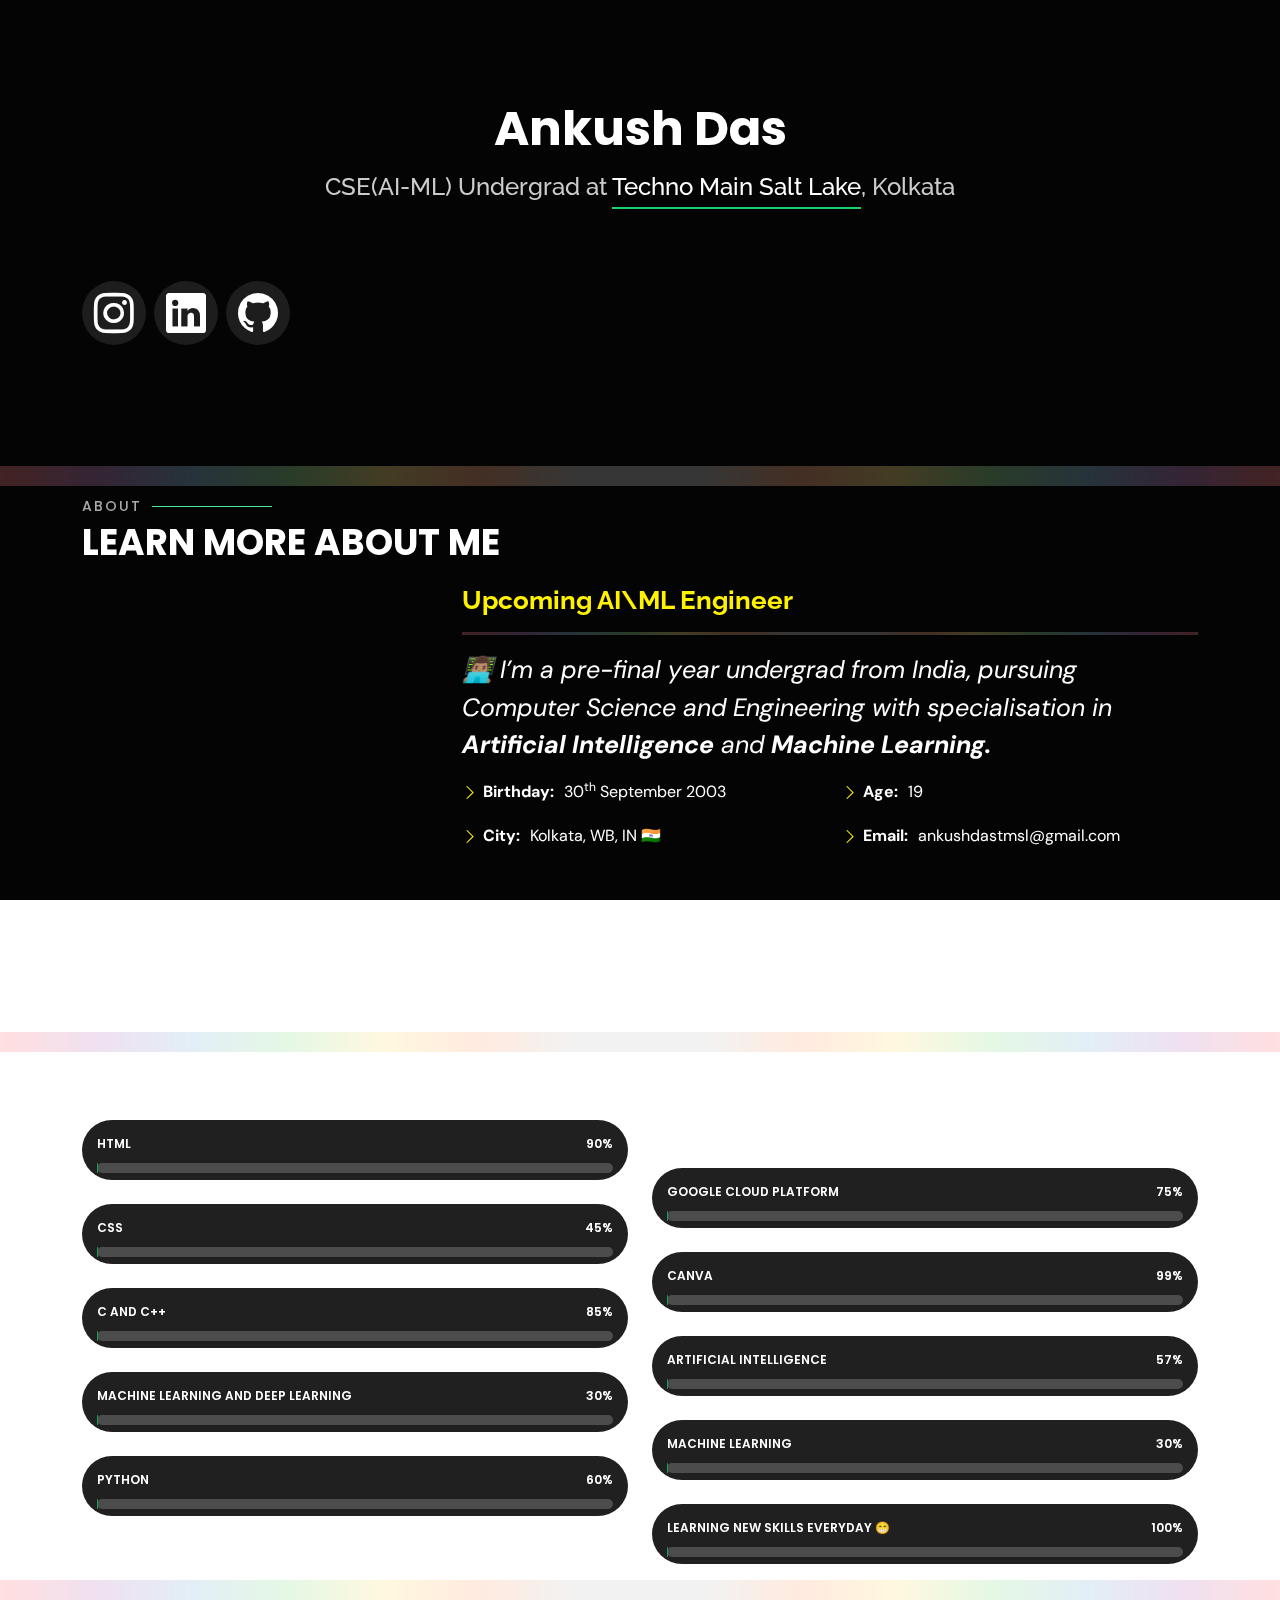
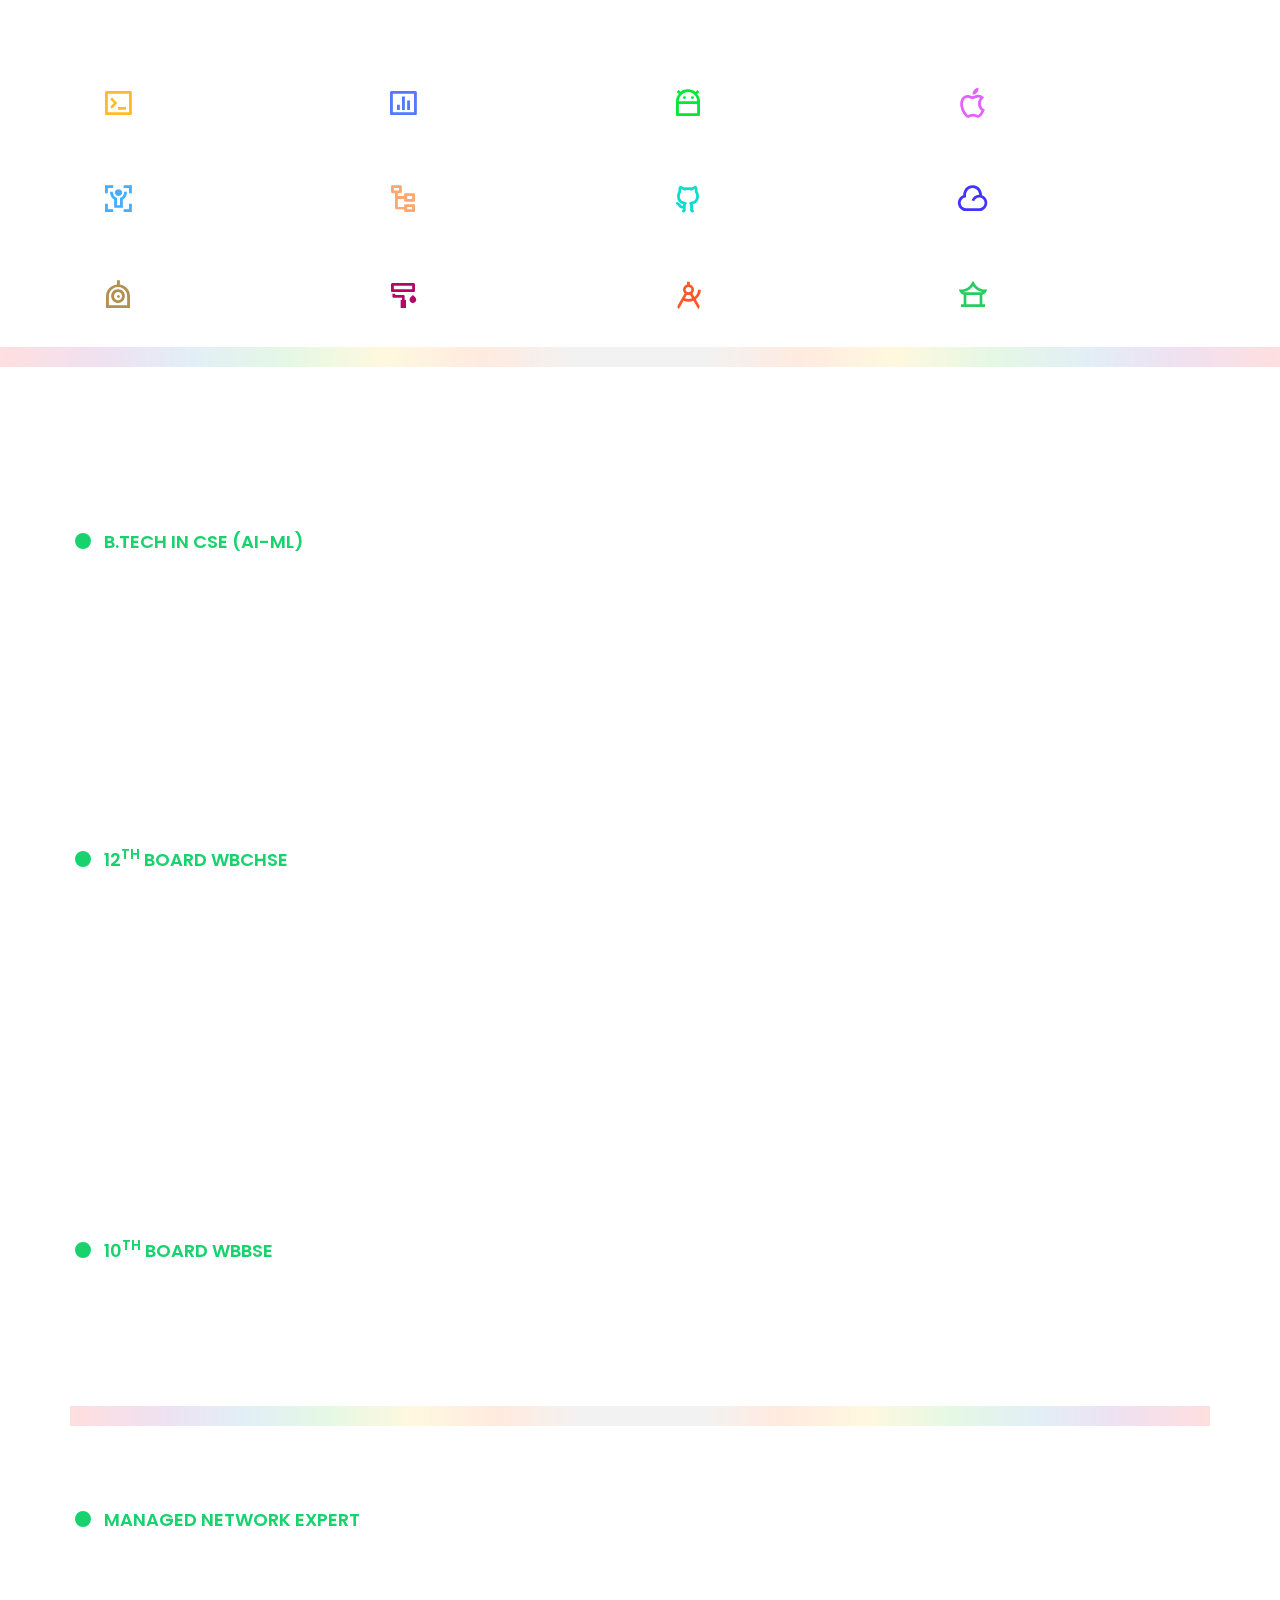
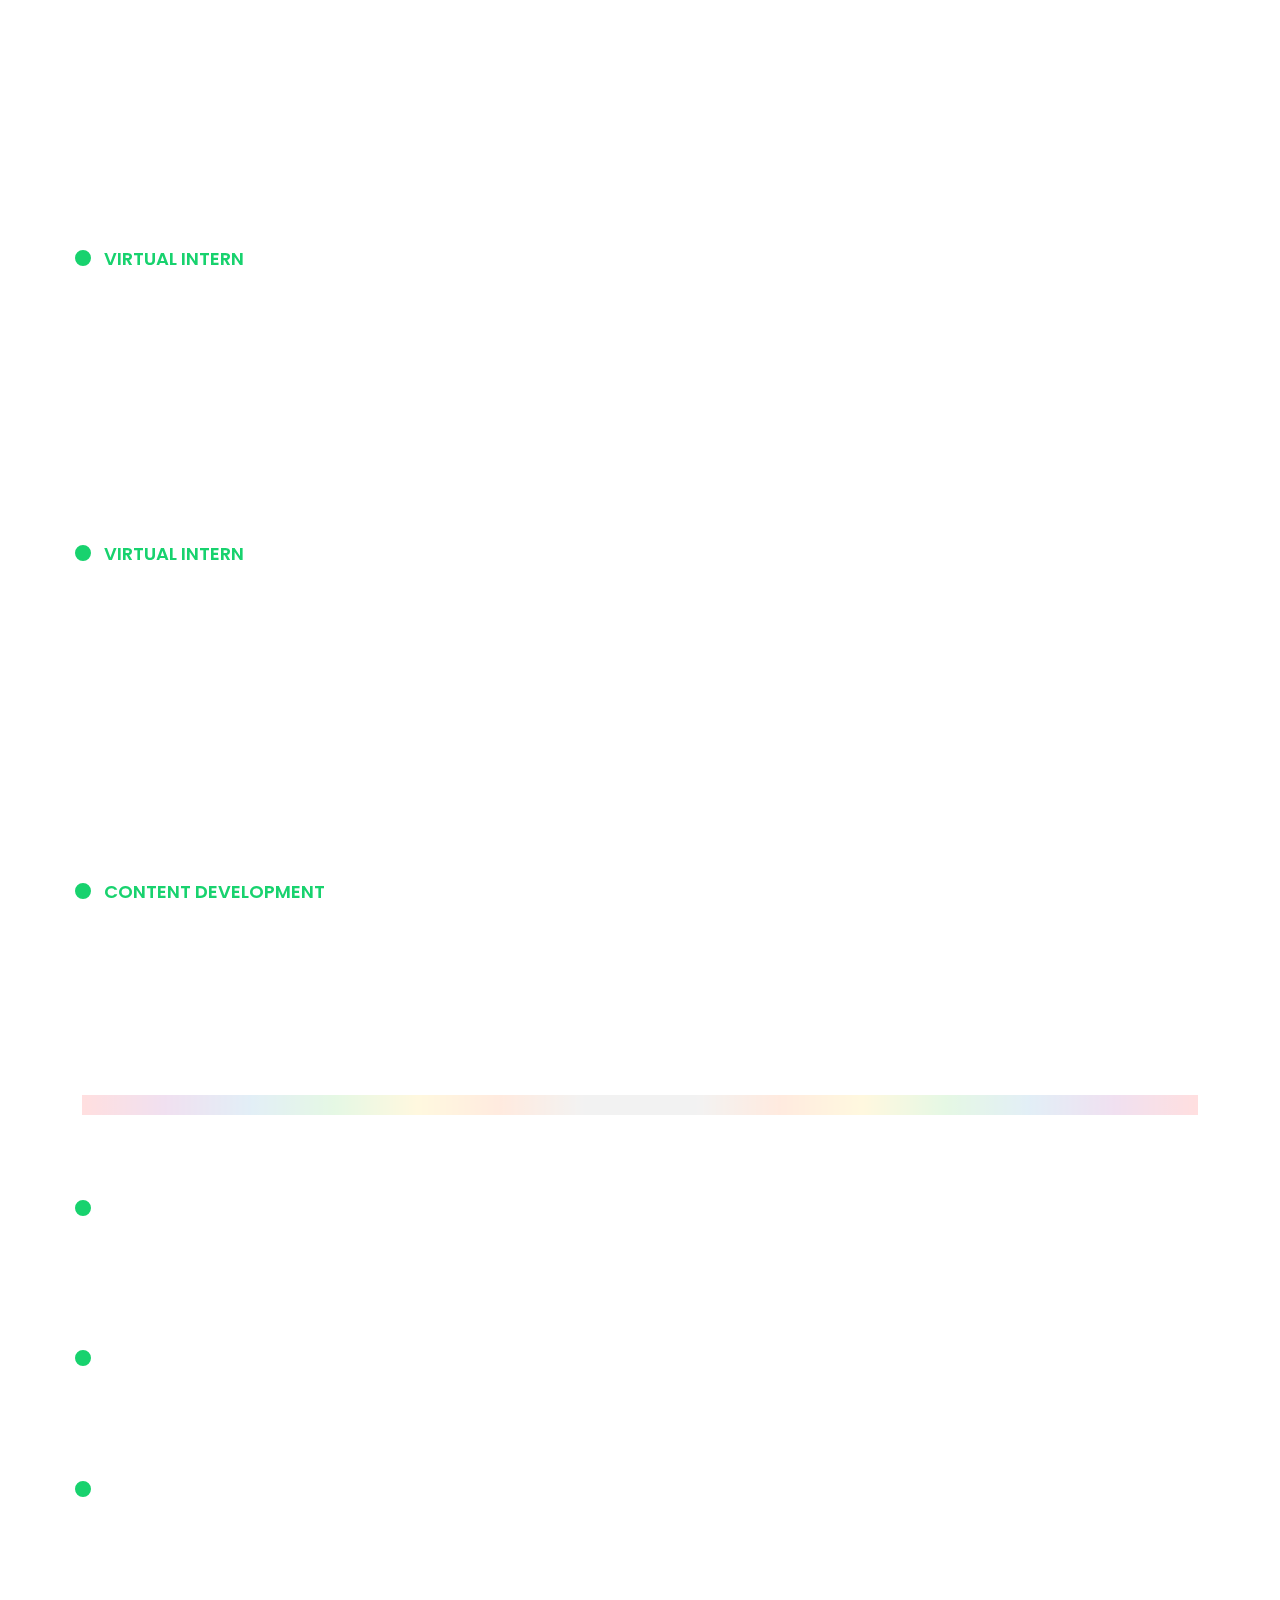
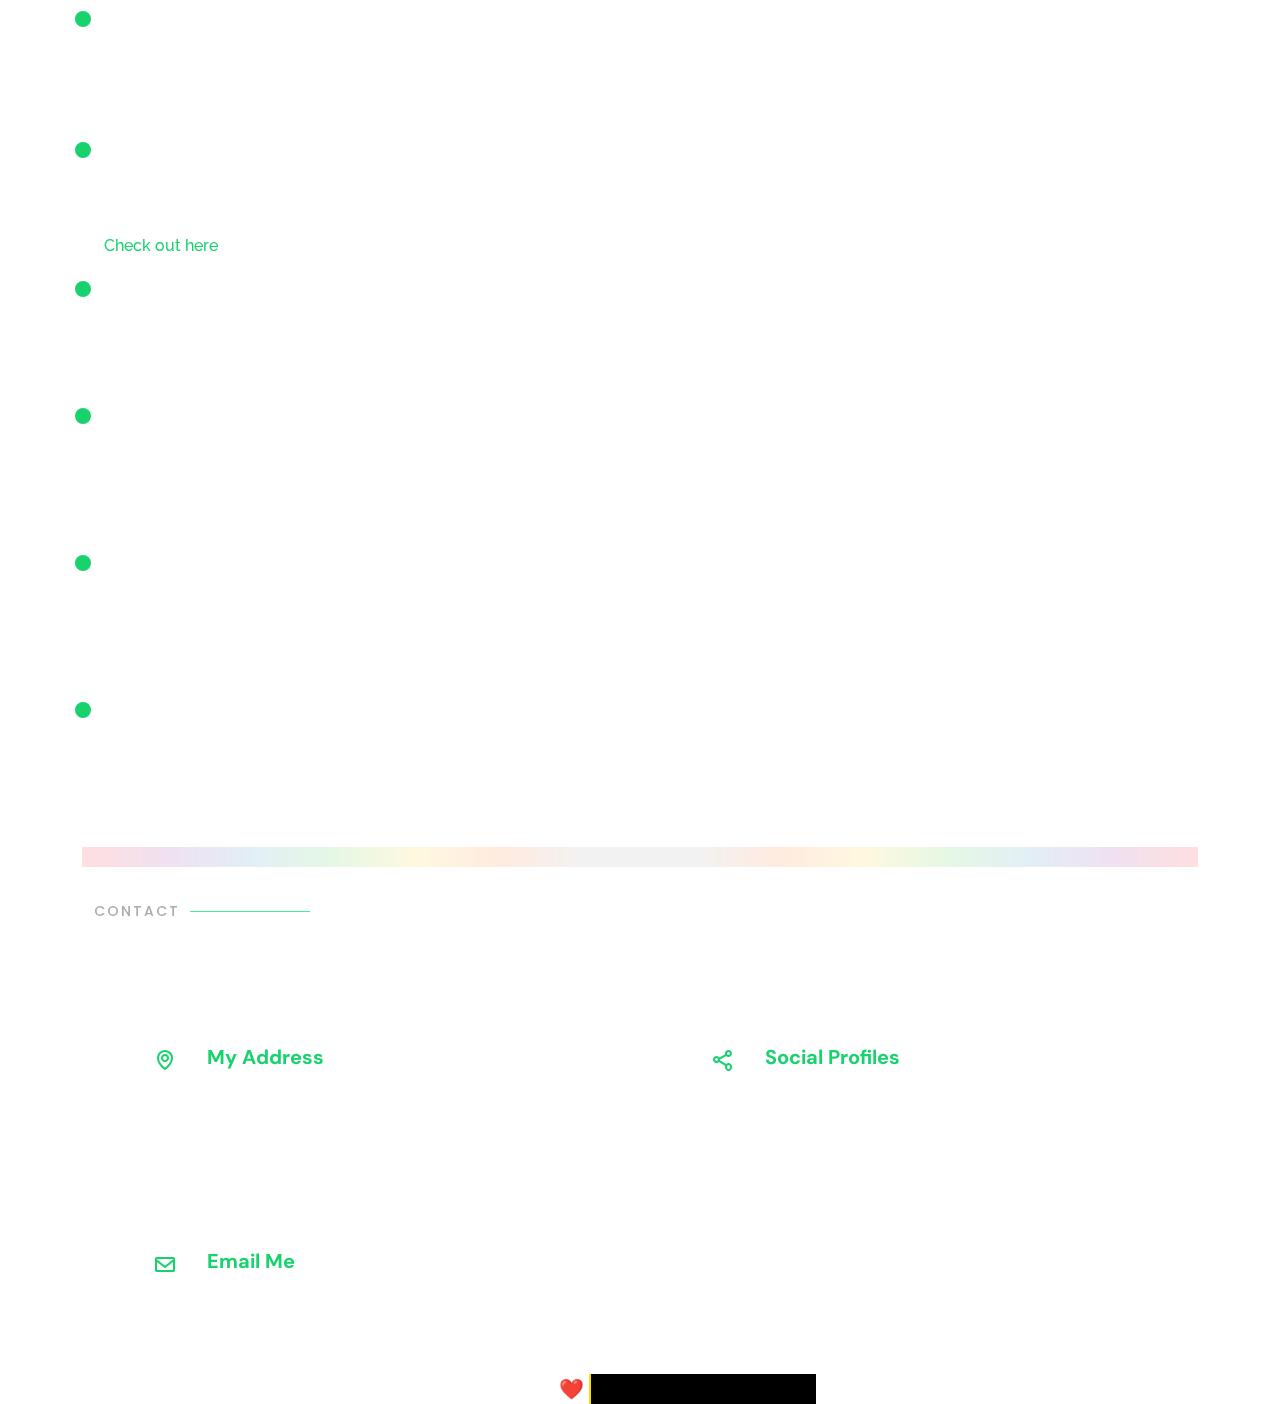
==== commit e89a7fff: "Update index.html" ====
--- a/index.html
+++ b/index.html
@@ -77,7 +77,7 @@
           <hr class="rainbow2">
 
           <p class="fst-italic" style="font-size:25px">
-            👨🏽‍💻 I’m a sophomore undergrad from India, pursuing Computer Science and Engineering with specialisation
+            👨🏽‍💻 I’m a pre-final year undergrad from India, pursuing Computer Science and Engineering with specialisation
             in <b>Artificial Intelligence</b> and <b>Machine Learning.</b>
 
           </p>
@@ -138,18 +138,18 @@
           </div>
           <br>
           <div class="progress">
-            <span class="skill">C <i class="val">85%</i></span>
-            <div class="progress-bar-wrap">
-              <div class="progress-bar" role="progressbar" aria-valuenow="85" aria-valuemin="0" aria-valuemax="100">
-              </div>
-            </div>
-          </div>
-
-          <br>
-          <div class="progress">
-            <span class="skill">C++<i class="val">30%</i></span>
-            <div class="progress-bar-wrap">
-              <div class="progress-bar" role="progressbar" aria-valuenow="30" aria-valuemin="0" aria-valuemax="100">
+            <span class="skill">C and C++ <i class="val">85%</i></span>
+            <div class="progress-bar-wrap">
+              <div class="progress-bar" role="progressbar" aria-valuenow="90" aria-valuemin="0" aria-valuemax="100">
+              </div>
+            </div>
+          </div>
+
+          <br>
+          <div class="progress">
+            <span class="skill">Machine Learning and Deep Learning<i class="val">30%</i></span>
+            <div class="progress-bar-wrap">
+              <div class="progress-bar" role="progressbar" aria-valuenow="55" aria-valuemin="0" aria-valuemax="100">
               </div>
             </div>
           </div>
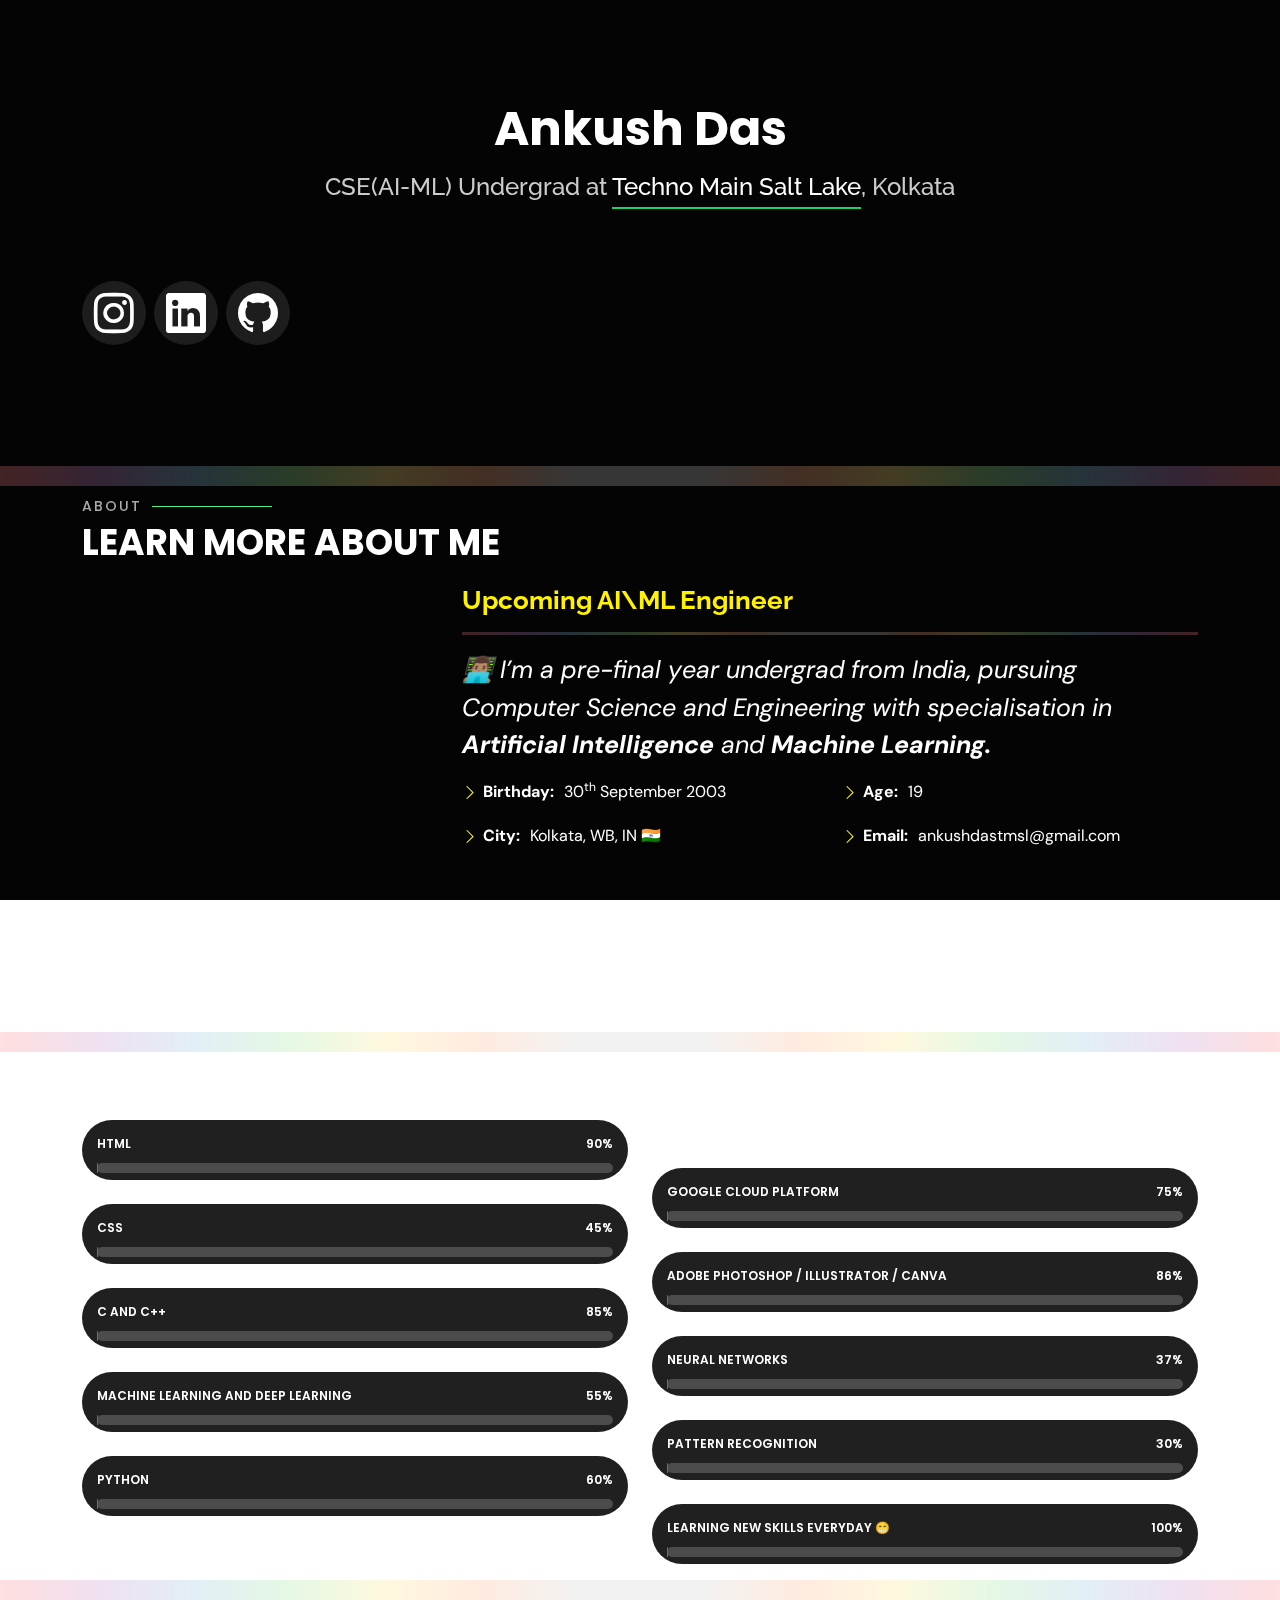
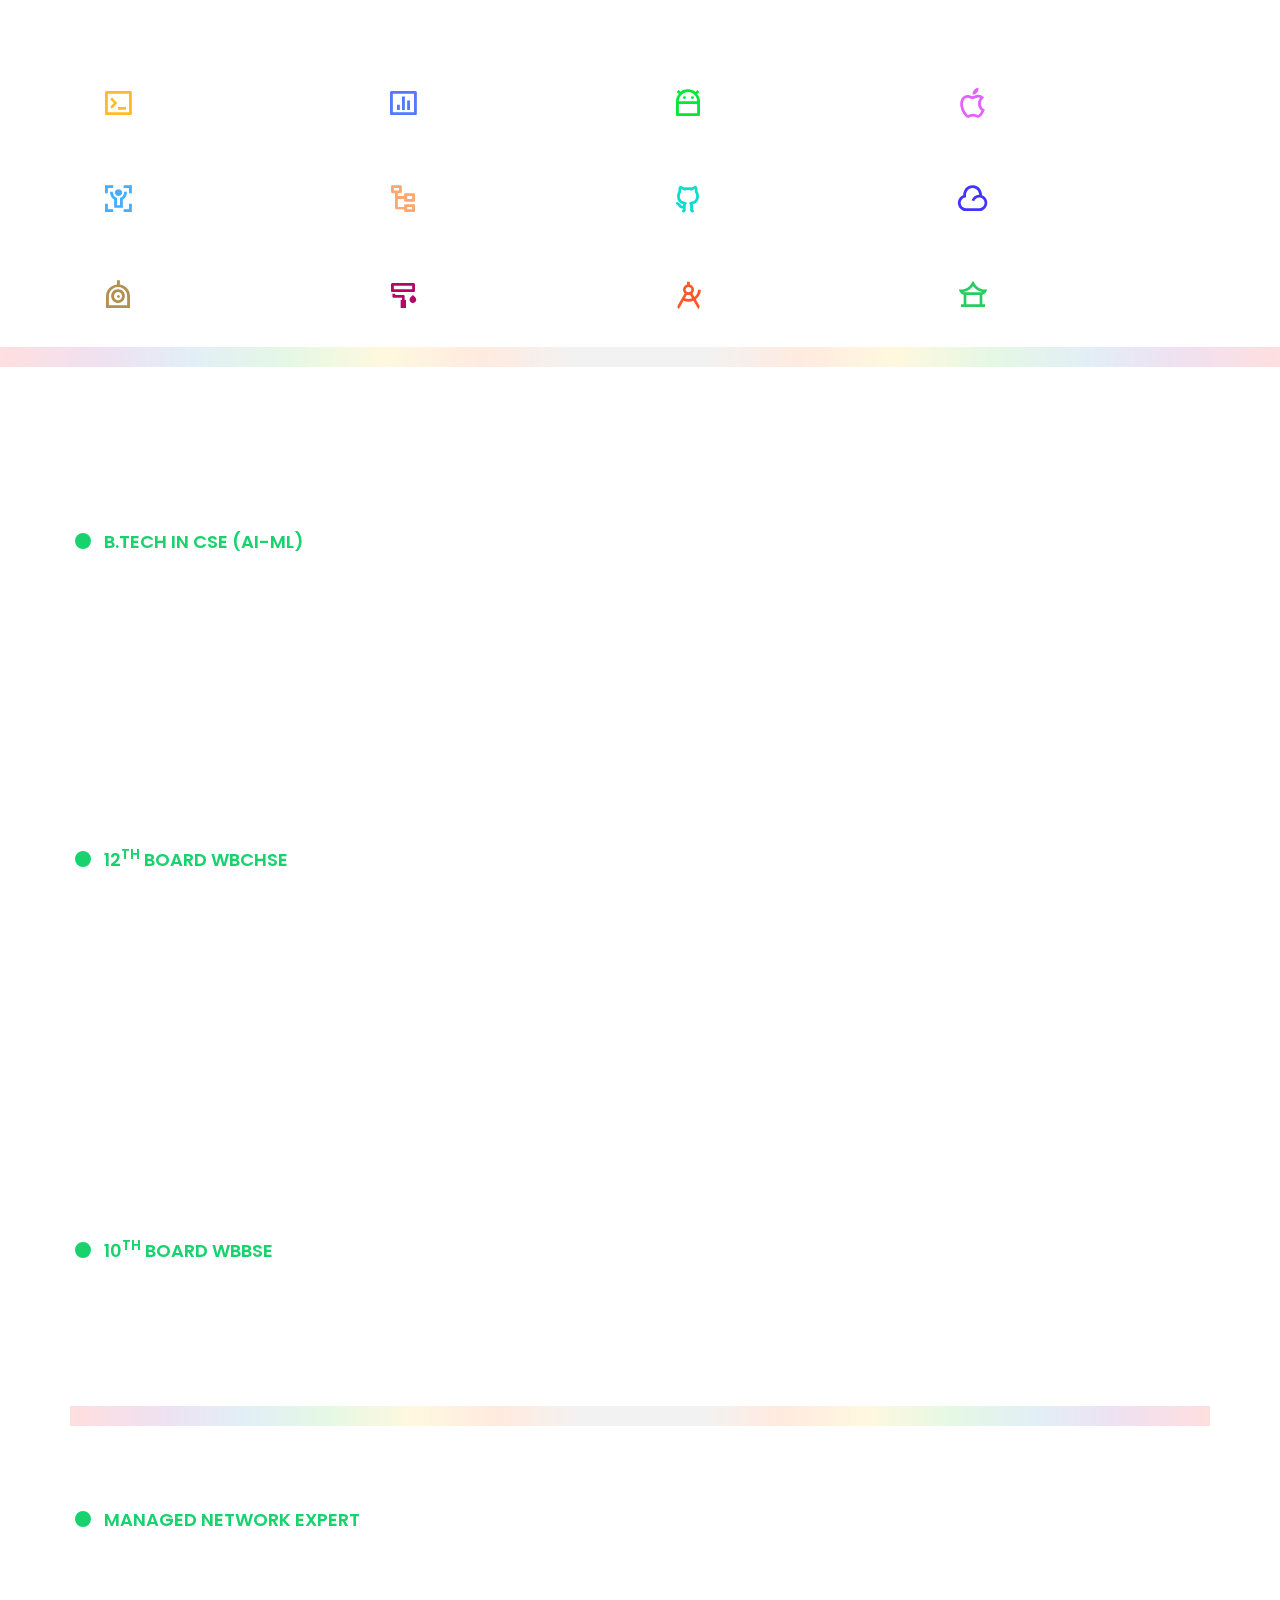
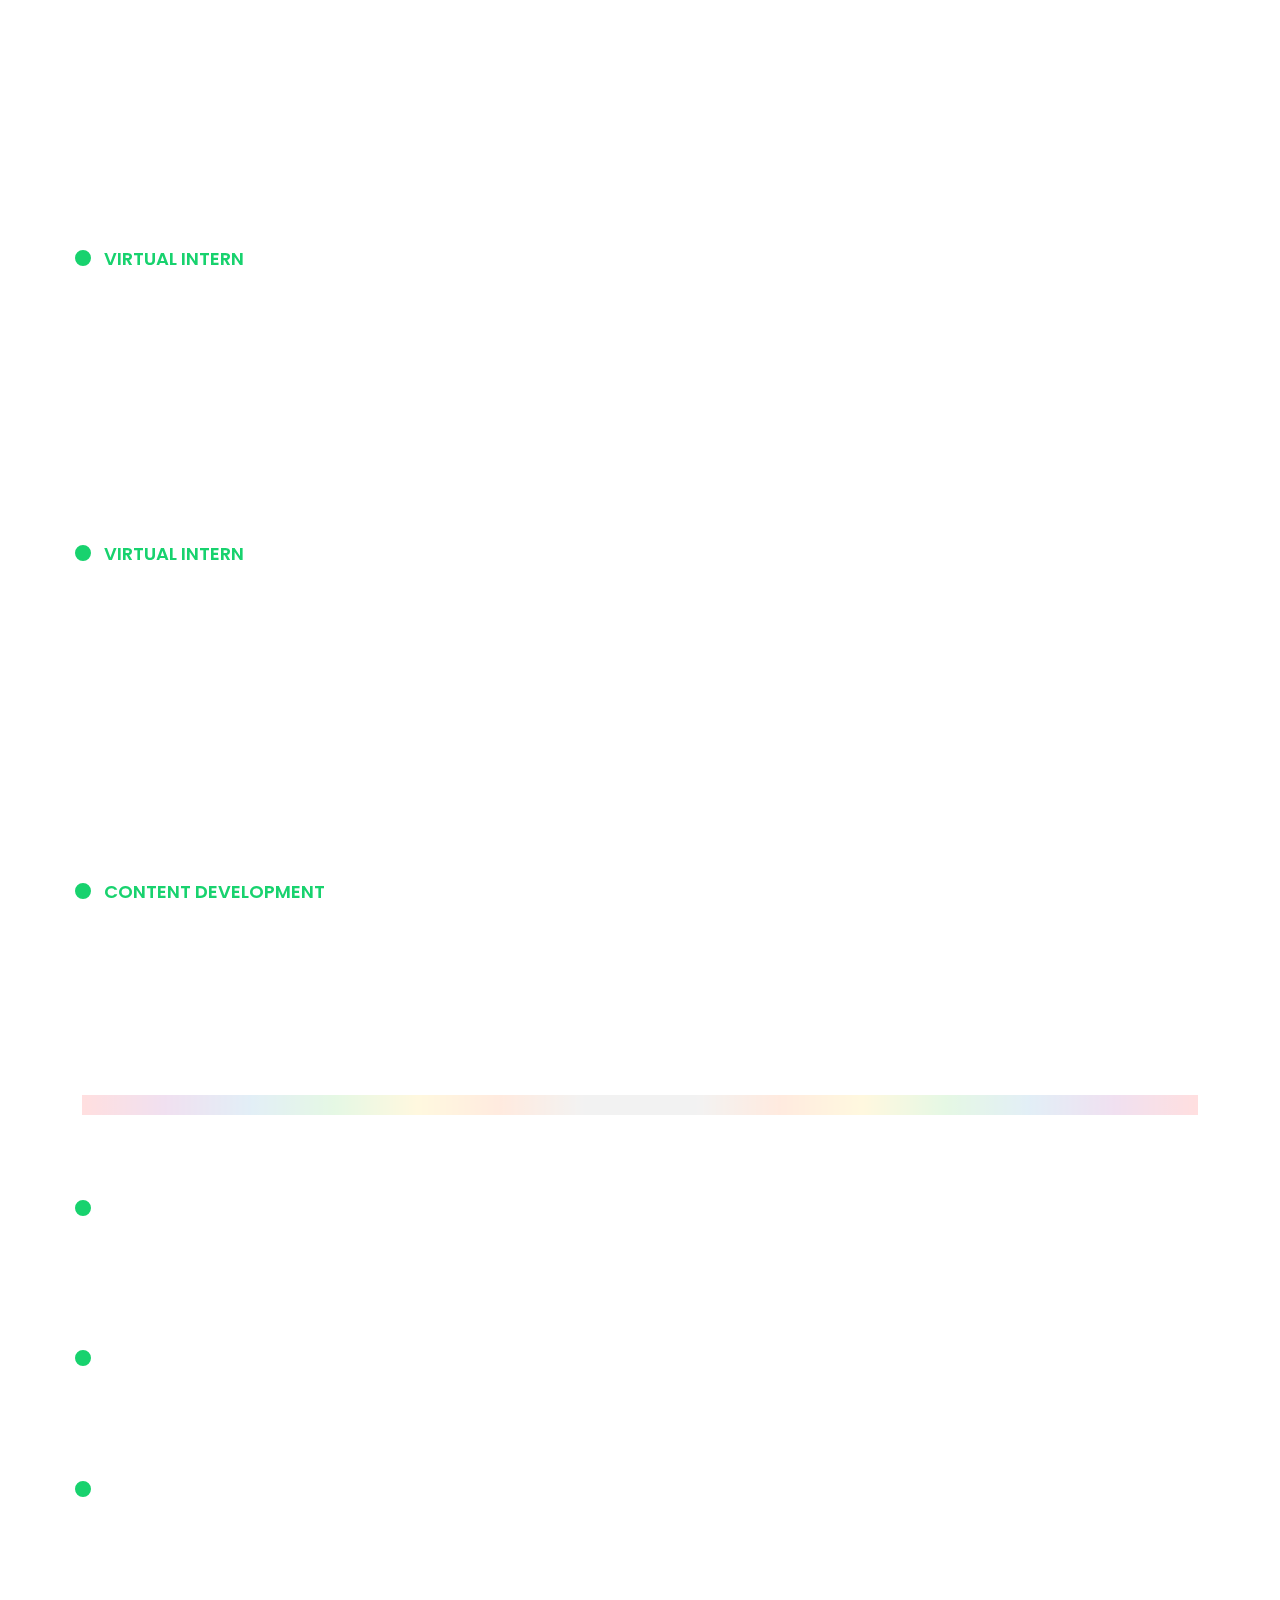
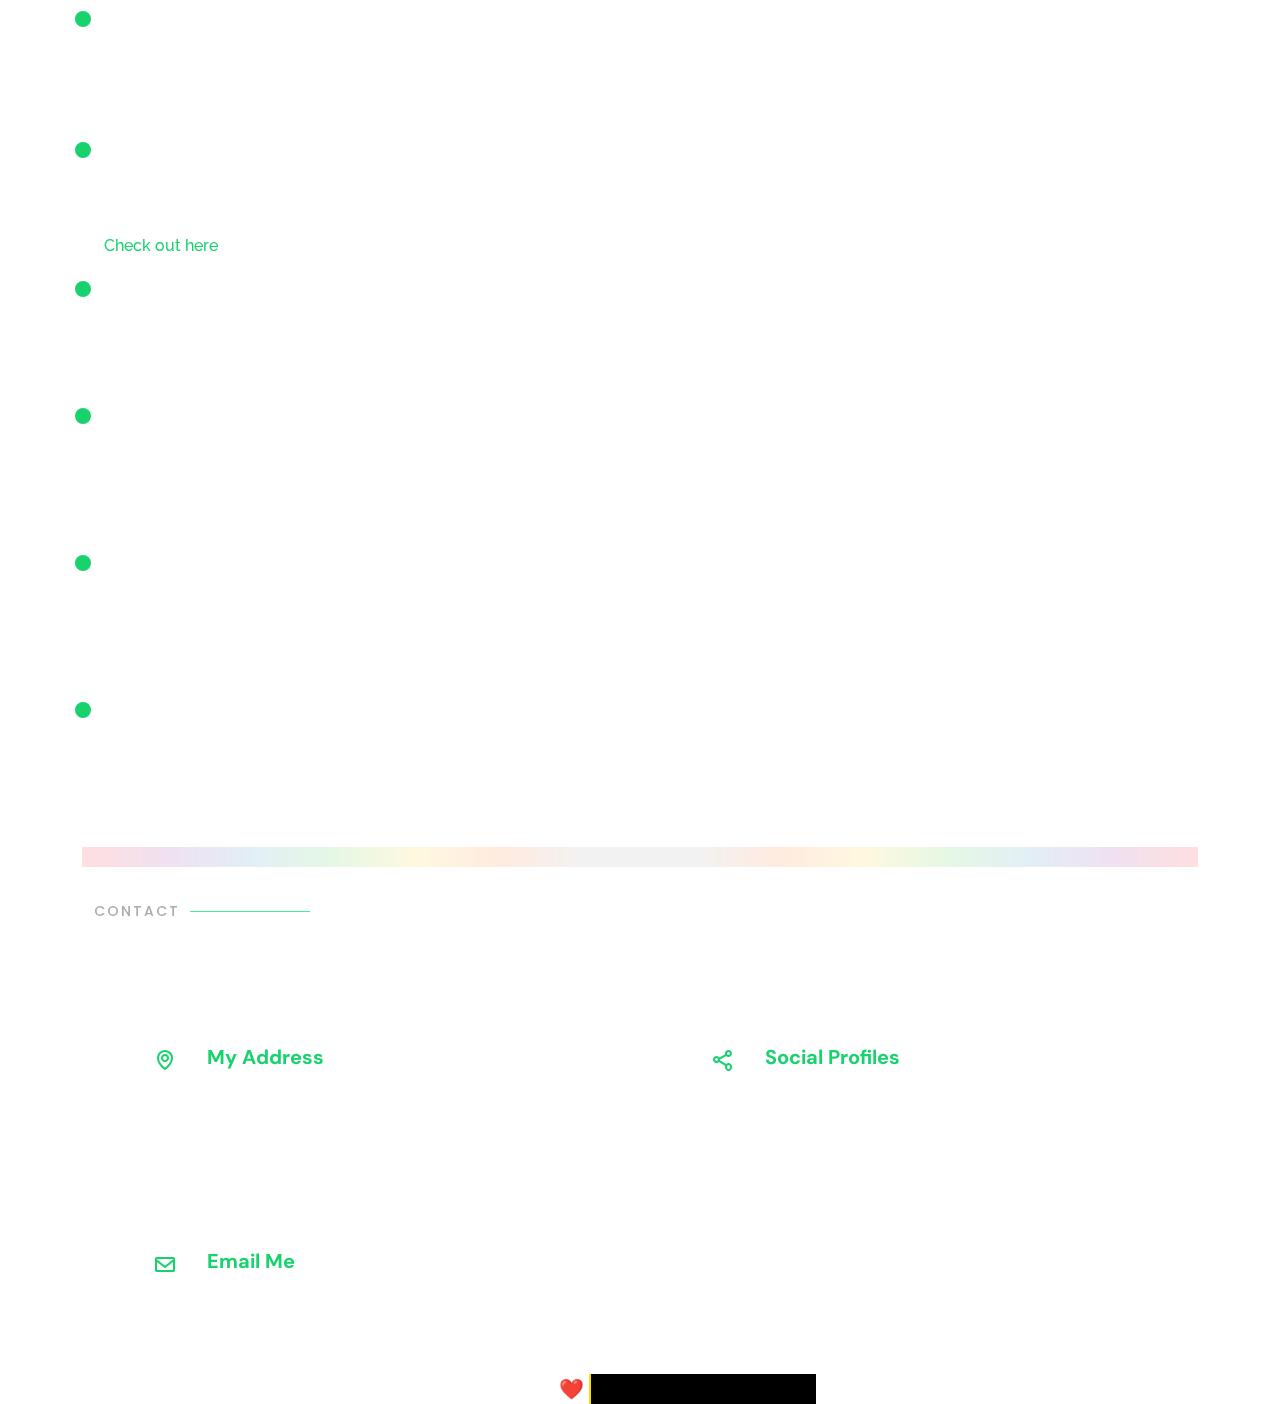
==== commit f95c96bd: "Update index.html" ====
--- a/index.html
+++ b/index.html
@@ -132,7 +132,7 @@
           <div class="progress">
             <span class="skill">CSS <i class="val">45%</i></span>
             <div class="progress-bar-wrap">
-              <div class="progress-bar" role="progressbar" aria-valuenow="45" aria-valuemin="0" aria-valuemax="100">
+              <div class="progress-bar" role="progressbar" aria-valuenow="90" aria-valuemin="0" aria-valuemax="100">
               </div>
             </div>
           </div>
@@ -147,7 +147,7 @@
 
           <br>
           <div class="progress">
-            <span class="skill">Machine Learning and Deep Learning<i class="val">30%</i></span>
+            <span class="skill">Machine Learning and Deep Learning<i class="val">55%</i></span>
             <div class="progress-bar-wrap">
               <div class="progress-bar" role="progressbar" aria-valuenow="55" aria-valuemin="0" aria-valuemax="100">
               </div>
@@ -157,7 +157,7 @@
           <div class="progress">
             <span class="skill">Python <i class="val">60%</i></span>
             <div class="progress-bar-wrap">
-              <div class="progress-bar" role="progressbar" aria-valuenow="90" aria-valuemin="0" aria-valuemax="100">
+              <div class="progress-bar" role="progressbar" aria-valuenow="60" aria-valuemin="0" aria-valuemax="100">
               </div>
             </div>
           </div>
@@ -183,7 +183,7 @@
           </div>
           <br>
           <div class="progress">
-            <span class="skill">Canva<i class="val">99%</i></span>
+            <span class="skill">Adobe Photoshop / Illustrator / Canva<i class="val">86%</i></span>
             <div class="progress-bar-wrap">
               <div class="progress-bar" role="progressbar" aria-valuenow="99" aria-valuemin="0" aria-valuemax="100">
               </div>
@@ -191,15 +191,15 @@
           </div>
           <br>
           <div class="progress">
-            <span class="skill">Artificial Intelligence<i class="val">57%</i></span>
-            <div class="progress-bar-wrap">
-              <div class="progress-bar" role="progressbar" aria-valuenow="57" aria-valuemin="0" aria-valuemax="100">
-              </div>
-            </div>
-          </div>
-          <br>
-          <div class="progress">
-            <span class="skill">Machine Learning<i class="val">30%</i></span>
+            <span class="skill">Neural Networks<i class="val">37%</i></span>
+            <div class="progress-bar-wrap">
+              <div class="progress-bar" role="progressbar" aria-valuenow="37" aria-valuemin="0" aria-valuemax="100">
+              </div>
+            </div>
+          </div>
+          <br>
+          <div class="progress">
+            <span class="skill">Pattern Recognition<i class="val">30%</i></span>
             <div class="progress-bar-wrap">
               <div class="progress-bar" role="progressbar" aria-valuenow="30" aria-valuemin="0" aria-valuemax="100">
               </div>
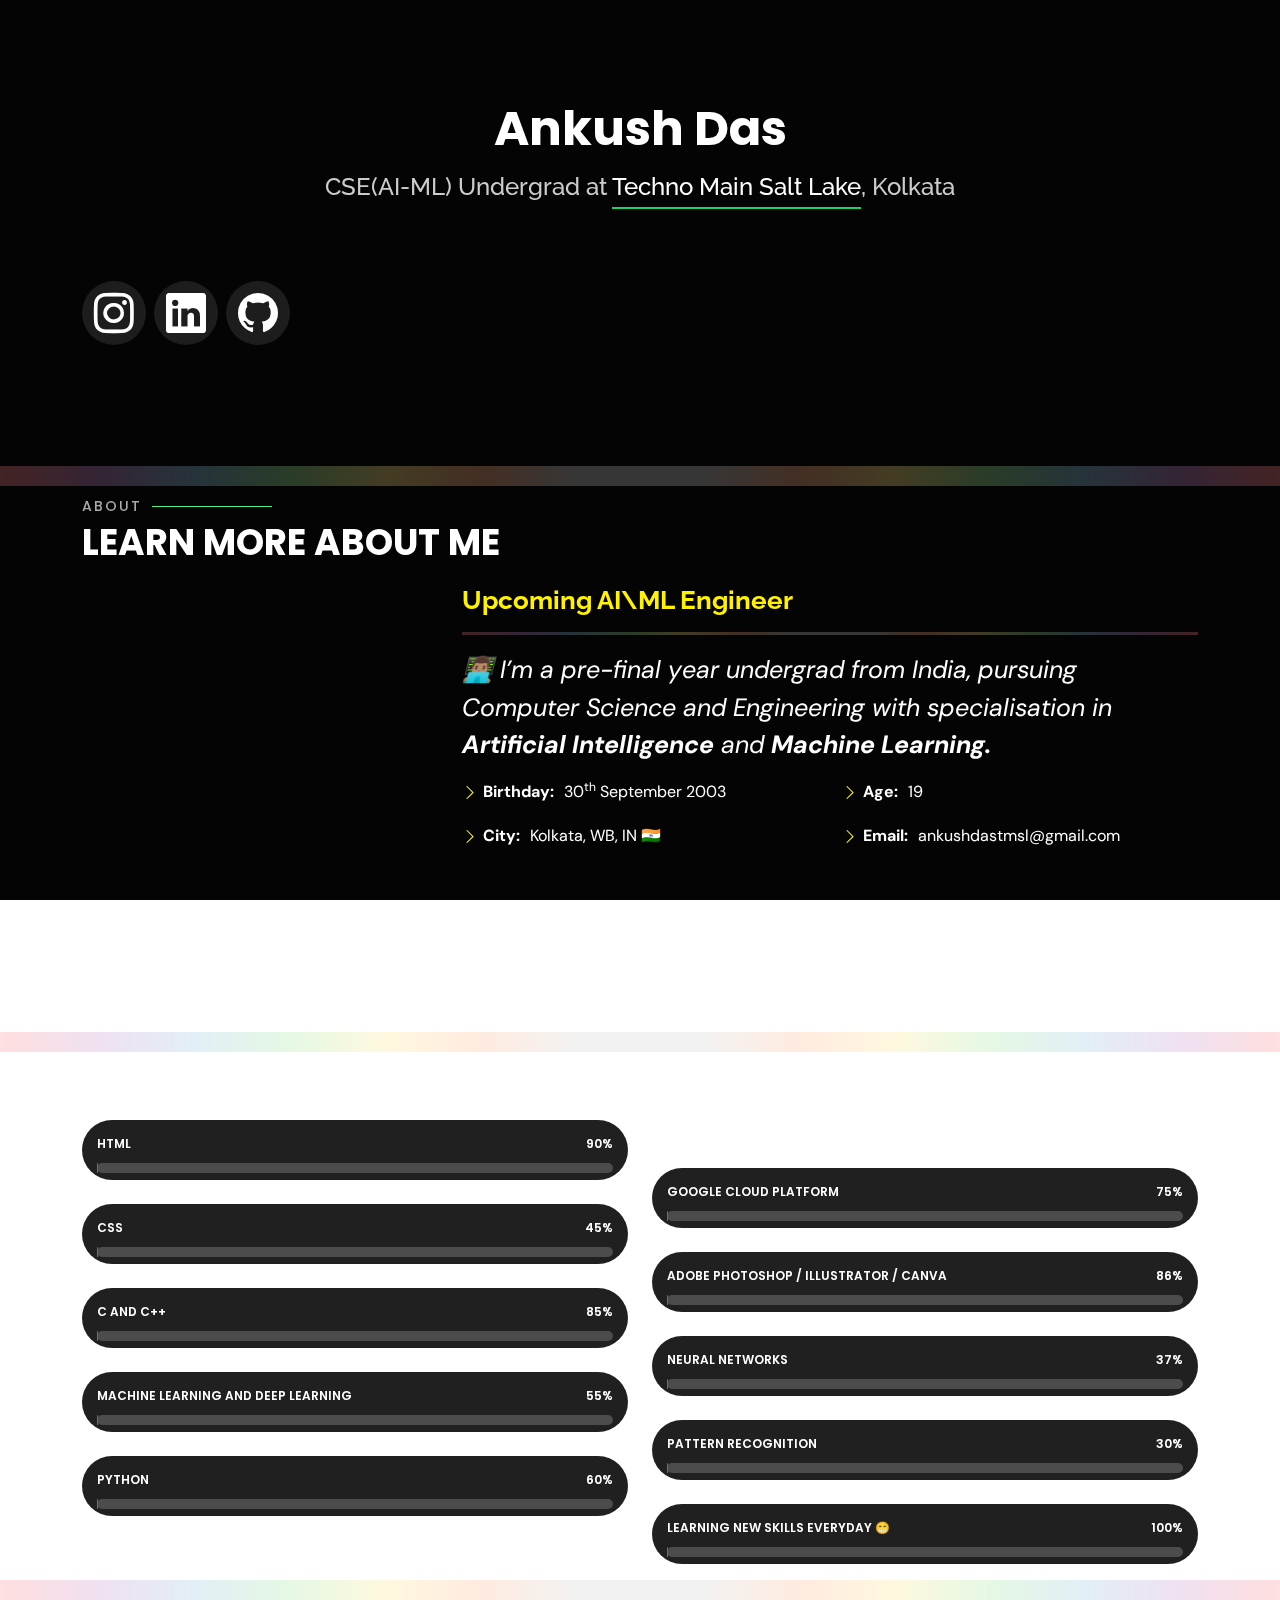
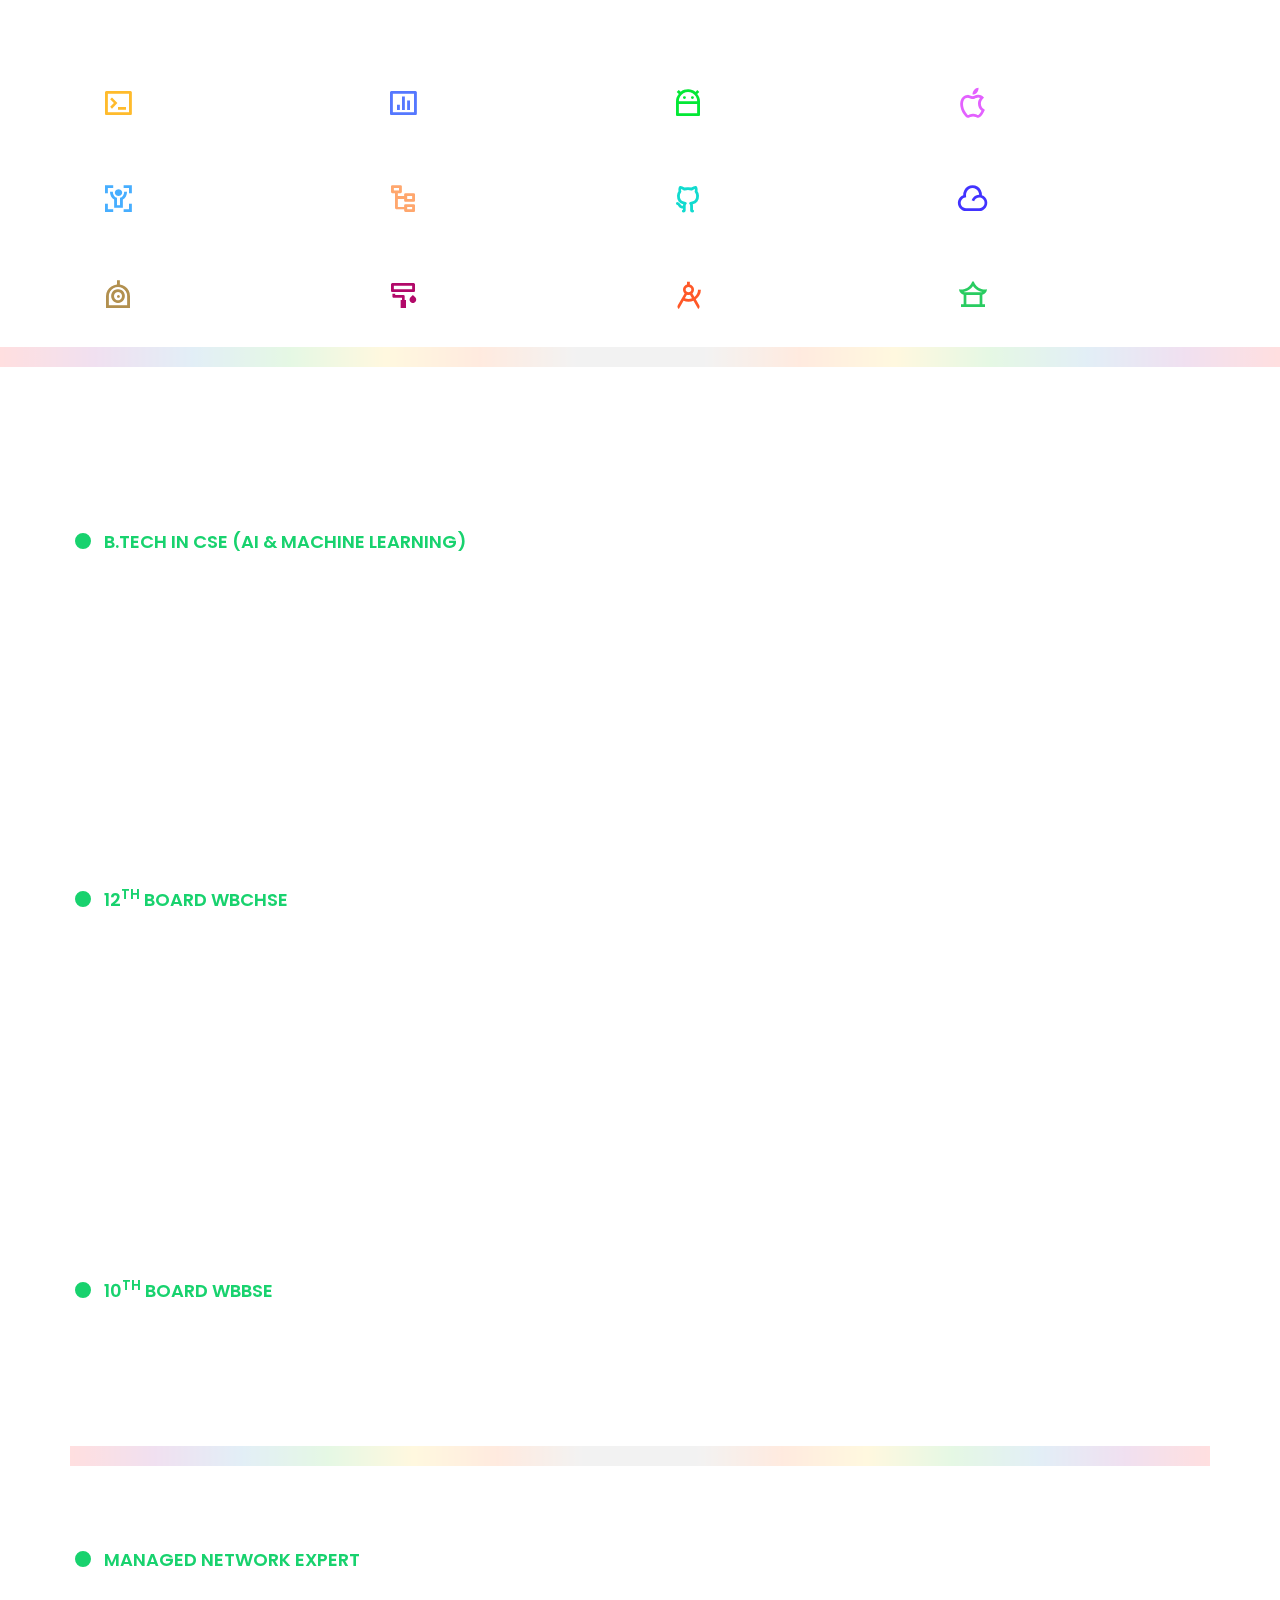
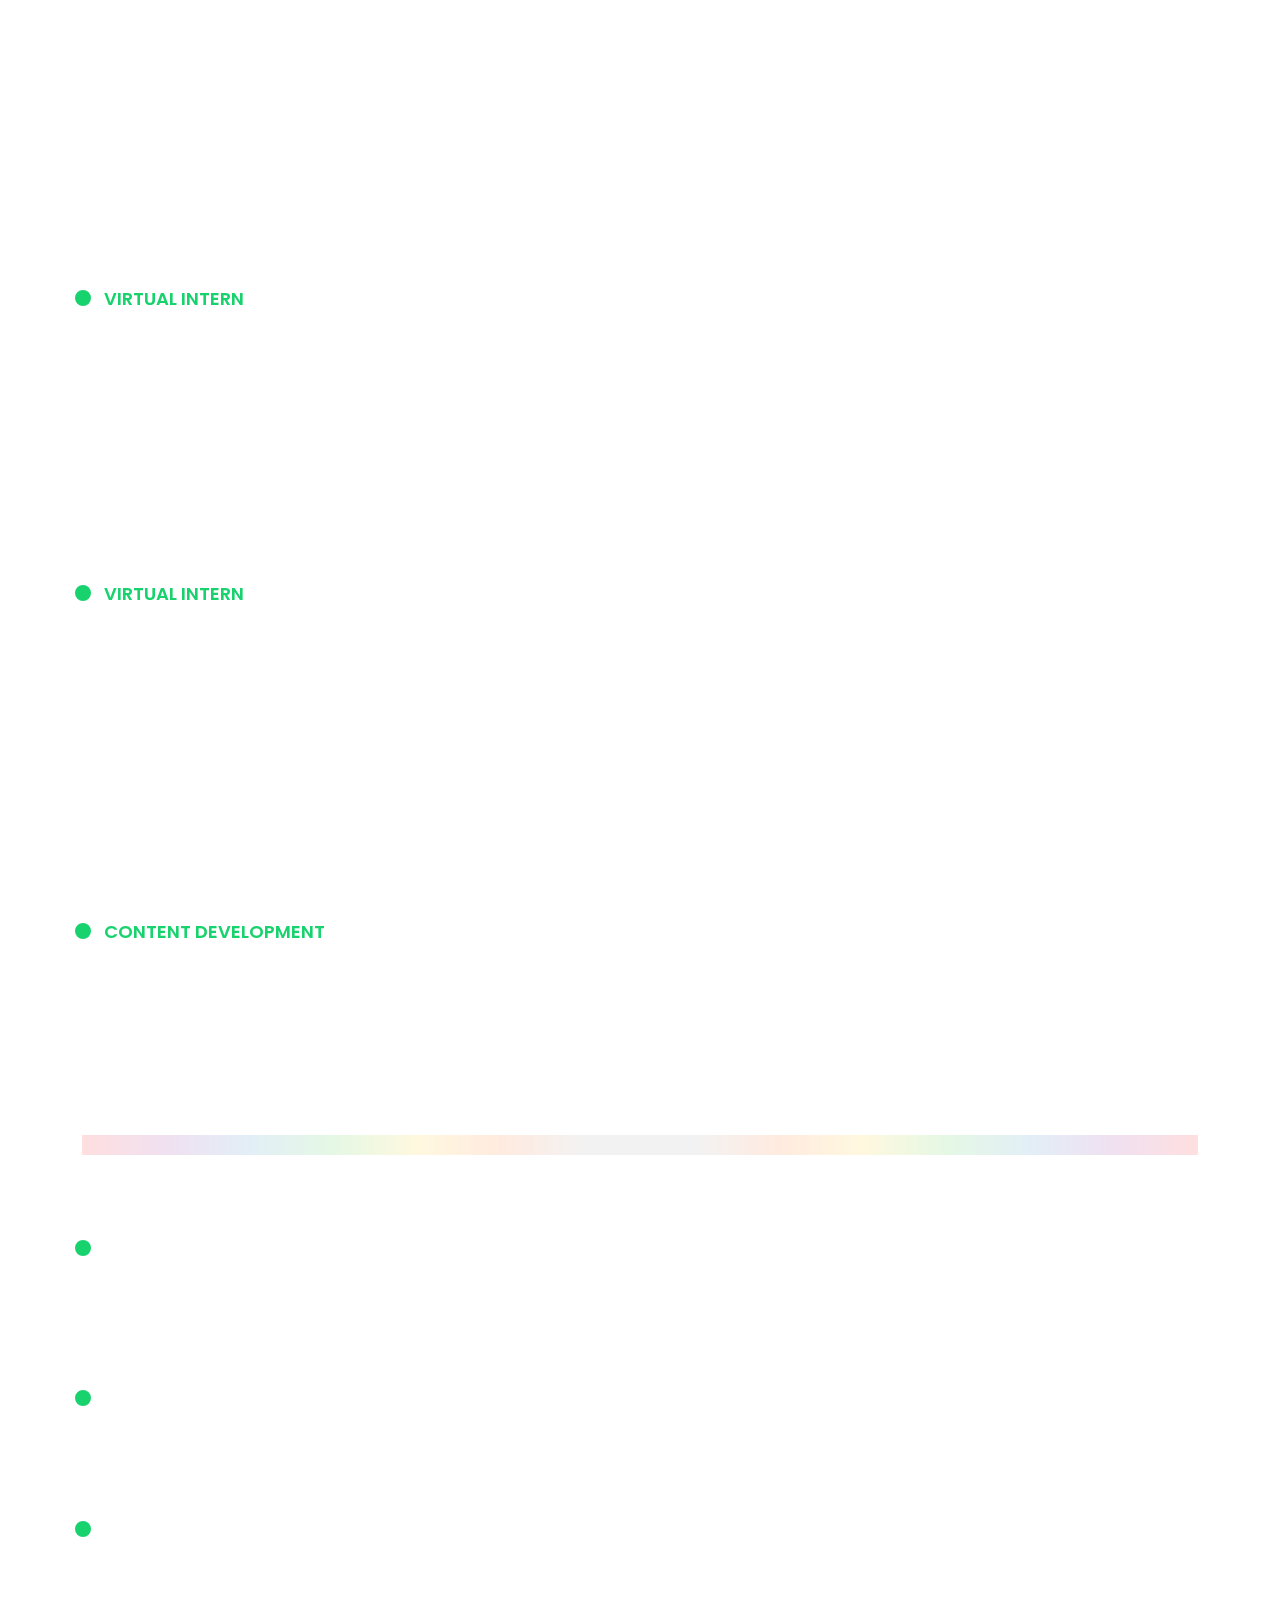
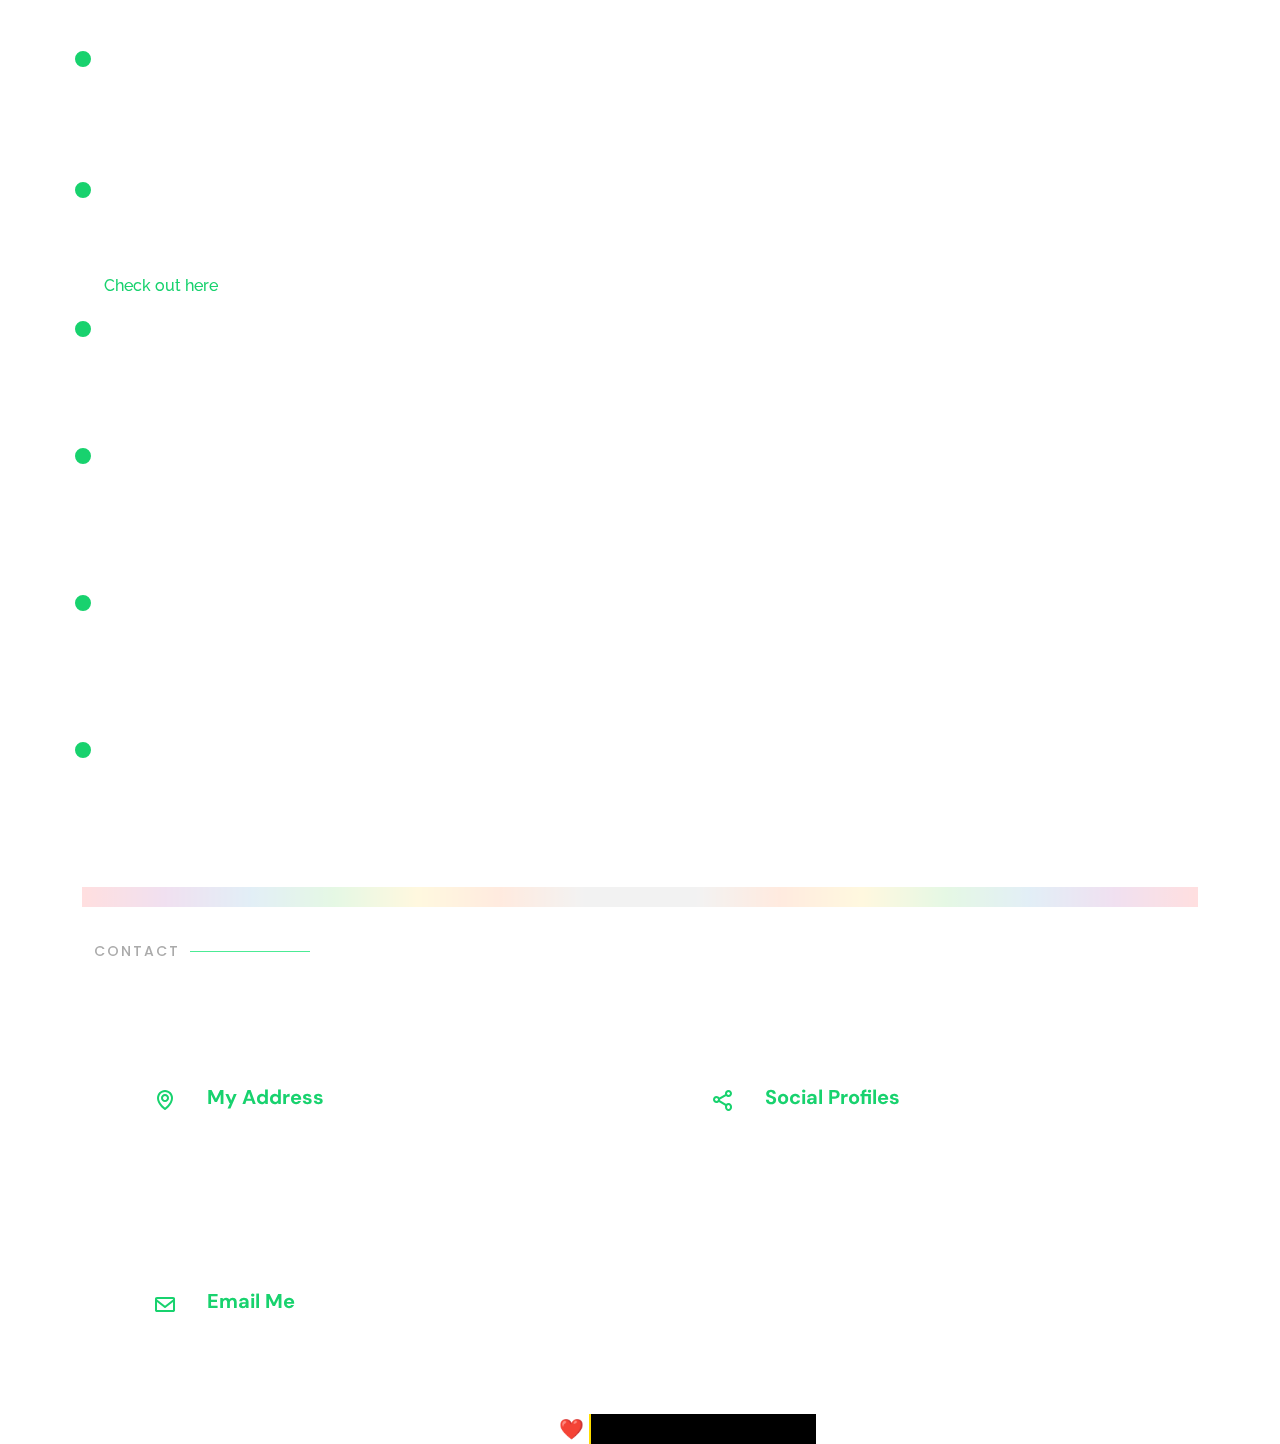
==== commit 0ad2162f: "Update index.html" ====
--- a/index.html
+++ b/index.html
@@ -327,13 +327,14 @@
 
             <h3 class="resume-title">Education</h3>
             <div class="resume-item">
-              <h4>B.Tech in CSE (AI-ML)</h4>
+              <h4>B.Tech in CSE (AI & Machine Learning)</h4>
               <h5>2021-2025</h5>
               <p><em><b>Techno Main Salt Lake</b>, Sector V, Kolkata</em></p>
               <p>Pursuing Bachelor of Technology (B.Tech) Degree from TMSL in Computer Science and Engineering (with
                 specialisation in Artificial Intelligence and Machine Learning).</p>
               <p><em>University:</em> Maulana Abul Kalam Azad University of Technology, West Bengal</p>
               <p><b>YGPA 1st Year : 9.32</b></p>
+              <p><b>YGPA 2nd Year : 8.86</b></p>
             </div>
             <div class="resume-item">
               <h4>12<sup>th</sup> Board WBCHSE </h4>
